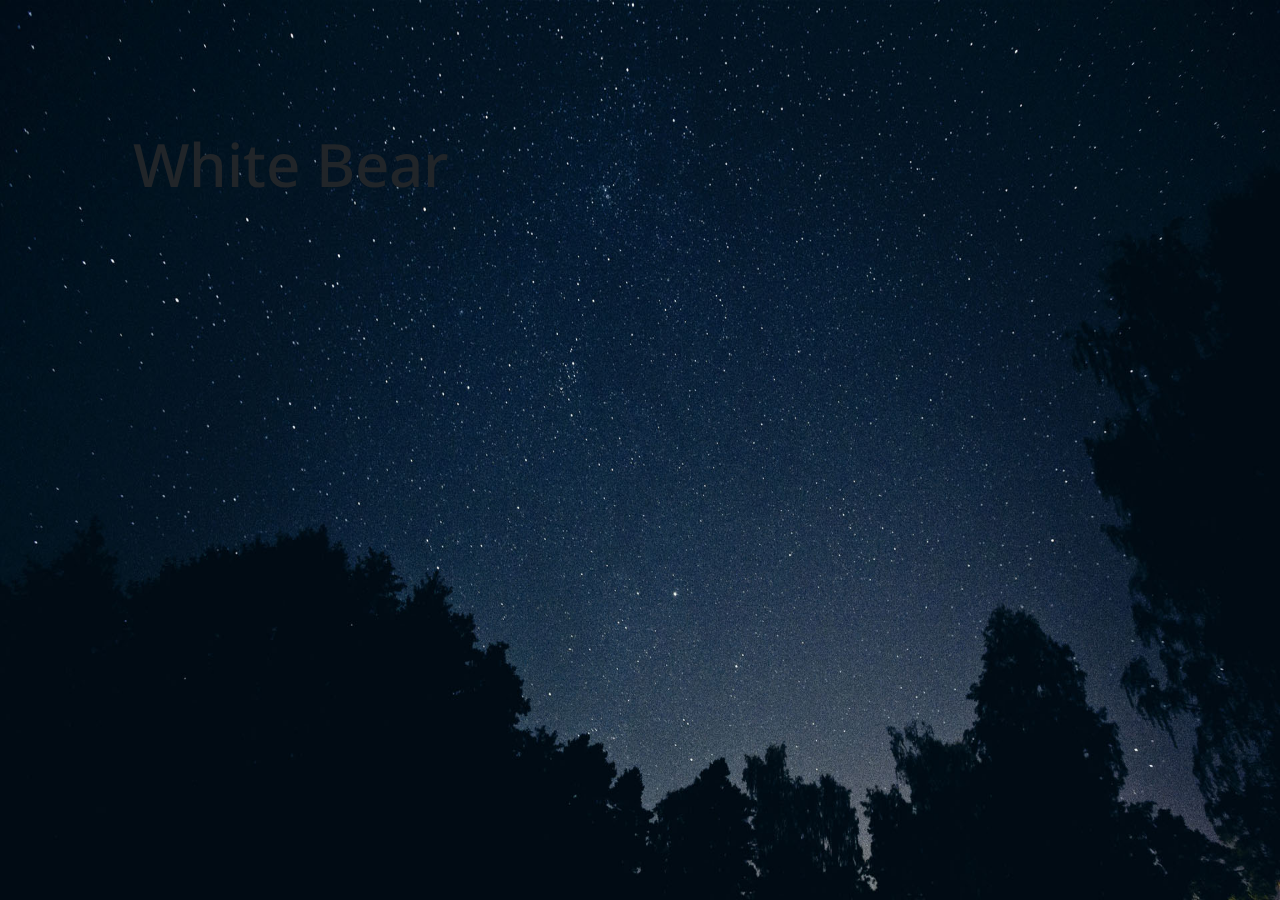
==== index.html @ cee7a75e "added all-cards" ====
<html lang="en">
   <head>
      <meta charset="UTF-8" />
      <meta name="viewport" content="width=device-width, initial-scale=1.0" />
      <title>White Bear Start</title>
      <link rel="stylesheet" href="style/dist.css" />
   </head>
   <body class="background-image">
      <div class="container">
         <div class="row">
            <div class="col-12 mb-8 pt-9 ml-7">
               <h1 class="d-line white-text">White Bear</h1>
            </div>
         </div>
      </div>
   </body>
   <script
      src="https://cdnjs.cloudflare.com/ajax/libs/jquery/3.5.1/jquery.min.js"
      defer
   ></script>
   <script src="script.js" defer></script>
</html>
---- style/dist.css ----
@charset "UTF-8";
@import url("https://fonts.googleapis.com/css2?family=Fira+Sans:wght@500&family=Noto+Sans:wght@400;700&family=Noto+Serif&display=swap");
/*!
 * Bootstrap v4.4.1 (https://getbootstrap.com/)
 * Copyright 2011-2019 The Bootstrap Authors
 * Copyright 2011-2019 Twitter, Inc.
 * Licensed under MIT (https://github.com/twbs/bootstrap/blob/master/LICENSE)
 */
:root {
  --blue: #2f52b9;
  --indigo: #6610f2;
  --purple: #6f42c1;
  --pink: #e83e8c;
  --red: #a42443;
  --orange: #fd7e14;
  --yellow: #ffc107;
  --green: #28a745;
  --teal: #20c997;
  --cyan: #17a2b8;
  --white: #fff;
  --gray: #52535f;
  --gray-dark: #292a30;
  --primary: #52535f;
  --secondary: #3d3e47;
  --success: #2f52b9;
  --info: #17a2b8;
  --warning: #ffc107;
  --danger: #a42443;
  --light: #cccdd2;
  --dark: #292a30;
  --breakpoint-xs: 0;
  --breakpoint-sm: 576px;
  --breakpoint-md: 768px;
  --breakpoint-lg: 992px;
  --breakpoint-xl: 1200px;
  --font-family-sans-serif: "Noto Sans", sans-serif, "Apple Color Emoji", "Segoe UI Emoji", "Segoe UI Symbol", "Noto Color Emoji";
  --font-family-monospace: SFMono-Regular, Menlo, Monaco, Consolas, "Liberation Mono", "Courier New", monospace;
}

*,
*::before,
*::after {
  box-sizing: border-box;
}

html {
  font-family: sans-serif;
  line-height: 1.15;
  -webkit-text-size-adjust: 100%;
  -webkit-tap-highlight-color: rgba(0, 0, 0, 0);
}

article, aside, figcaption, figure, footer, header, hgroup, main, nav, section {
  display: block;
}

body {
  margin: 0;
  font-family: "Noto Sans", sans-serif, "Apple Color Emoji", "Segoe UI Emoji", "Segoe UI Symbol", "Noto Color Emoji";
  font-size: 1rem;
  font-weight: 400;
  line-height: 1.5;
  color: #212529;
  text-align: left;
  background-color: #fff;
}

[tabindex="-1"]:focus:not(:focus-visible) {
  outline: 0 !important;
}

hr {
  box-sizing: content-box;
  height: 0;
  overflow: visible;
}

h1, h2, h3, h4, h5, h6 {
  margin-top: 0;
  margin-bottom: 0.5rem;
}

p {
  margin-top: 0;
  margin-bottom: 0;
}

abbr[title],
abbr[data-original-title] {
  text-decoration: underline;
  text-decoration: underline dotted;
  cursor: help;
  border-bottom: 0;
  text-decoration-skip-ink: none;
}

address {
  margin-bottom: 1rem;
  font-style: normal;
  line-height: inherit;
}

ol,
ul,
dl {
  margin-top: 0;
  margin-bottom: 1rem;
}

ol ol,
ul ul,
ol ul,
ul ol {
  margin-bottom: 0;
}

dt {
  font-weight: 700;
}

dd {
  margin-bottom: 0.5rem;
  margin-left: 0;
}

blockquote {
  margin: 0 0 1rem;
}

b,
strong {
  font-weight: bolder;
}

small {
  font-size: 80%;
}

sub,
sup {
  position: relative;
  font-size: 75%;
  line-height: 0;
  vertical-align: baseline;
}

sub {
  bottom: -0.25em;
}

sup {
  top: -0.5em;
}

a {
  color: #52535f;
  text-decoration: none;
  background-color: transparent;
}
a:hover {
  color: #2f2f36;
  text-decoration: underline;
}

a:not([href]) {
  color: inherit;
  text-decoration: none;
}
a:not([href]):hover {
  color: inherit;
  text-decoration: none;
}

pre,
code,
kbd,
samp {
  font-family: SFMono-Regular, Menlo, Monaco, Consolas, "Liberation Mono", "Courier New", monospace;
  font-size: 1em;
}

pre {
  margin-top: 0;
  margin-bottom: 1rem;
  overflow: auto;
}

figure {
  margin: 0 0 1rem;
}

img {
  vertical-align: middle;
  border-style: none;
}

svg {
  overflow: hidden;
  vertical-align: middle;
}

table {
  border-collapse: collapse;
}

caption {
  padding-top: 0.75rem;
  padding-bottom: 0.75rem;
  color: #6c757d;
  text-align: left;
  caption-side: bottom;
}

th {
  text-align: inherit;
}

label {
  display: inline-block;
  margin-bottom: 0.5rem;
}

button {
  border-radius: 0;
}

button:focus {
  outline: 1px dotted;
  outline: 5px auto -webkit-focus-ring-color;
}

input,
button,
select,
optgroup,
textarea {
  margin: 0;
  font-family: inherit;
  font-size: inherit;
  line-height: inherit;
}

button,
input {
  overflow: visible;
}

button,
select {
  text-transform: none;
}

select {
  word-wrap: normal;
}

button,
[type=button],
[type=reset],
[type=submit] {
  -webkit-appearance: button;
}

button:not(:disabled),
[type=button]:not(:disabled),
[type=reset]:not(:disabled),
[type=submit]:not(:disabled) {
  cursor: pointer;
}

button::-moz-focus-inner,
[type=button]::-moz-focus-inner,
[type=reset]::-moz-focus-inner,
[type=submit]::-moz-focus-inner {
  padding: 0;
  border-style: none;
}

input[type=radio],
input[type=checkbox] {
  box-sizing: border-box;
  padding: 0;
}

input[type=date],
input[type=time],
input[type=datetime-local],
input[type=month] {
  -webkit-appearance: listbox;
}

textarea {
  overflow: auto;
  resize: vertical;
}

fieldset {
  min-width: 0;
  padding: 0;
  margin: 0;
  border: 0;
}

legend {
  display: block;
  width: 100%;
  max-width: 100%;
  padding: 0;
  margin-bottom: 0.5rem;
  font-size: 1.5rem;
  line-height: inherit;
  color: inherit;
  white-space: normal;
}

progress {
  vertical-align: baseline;
}

[type=number]::-webkit-inner-spin-button,
[type=number]::-webkit-outer-spin-button {
  height: auto;
}

[type=search] {
  outline-offset: -2px;
  -webkit-appearance: none;
}

[type=search]::-webkit-search-decoration {
  -webkit-appearance: none;
}

::-webkit-file-upload-button {
  font: inherit;
  -webkit-appearance: button;
}

output {
  display: inline-block;
}

summary {
  display: list-item;
  cursor: pointer;
}

template {
  display: none;
}

[hidden] {
  display: none !important;
}

h1, h2, h3, h4, h5, h6,
.h1, .h2, .h3, .h4, .h5, .h6 {
  margin-bottom: 0.5rem;
  font-weight: 500;
  line-height: 1.2;
}

h1, .h1 {
  font-size: 3.75rem;
}

h2, .h2 {
  font-size: 1.6875rem;
}

h3, .h3 {
  font-size: 1.25rem;
}

h4, .h4 {
  font-size: 1.25rem;
}

h5, .h5 {
  font-size: 1.25rem;
}

h6, .h6 {
  font-size: 1rem;
}

.lead {
  font-size: 1.25rem;
  font-weight: 400;
}

.display-1 {
  font-size: 6rem;
  font-weight: 300;
  line-height: 1.2;
}

.display-2 {
  font-size: 5.5rem;
  font-weight: 300;
  line-height: 1.2;
}

.display-3 {
  font-size: 4.5rem;
  font-weight: 300;
  line-height: 1.2;
}

.display-4 {
  font-size: 3.5rem;
  font-weight: 300;
  line-height: 1.2;
}

hr {
  margin-top: 1rem;
  margin-bottom: 1rem;
  border: 0;
  border-top: 1px solid rgba(0, 0, 0, 0.1);
}

small,
.small {
  font-size: 80%;
  font-weight: 400;
}

mark,
.mark {
  padding: 0.2em;
  background-color: #fcf8e3;
}

.list-unstyled {
  padding-left: 0;
  list-style: none;
}

.list-inline {
  padding-left: 0;
  list-style: none;
}

.list-inline-item {
  display: inline-block;
}
.list-inline-item:not(:last-child) {
  margin-right: 0.5rem;
}

.initialism {
  font-size: 90%;
  text-transform: uppercase;
}

.blockquote {
  margin-bottom: 1rem;
  font-size: 1.25rem;
}

.blockquote-footer {
  display: block;
  font-size: 80%;
  color: #6c757d;
}
.blockquote-footer::before {
  content: "— ";
}

.img-fluid {
  max-width: 100%;
  height: auto;
}

.img-thumbnail {
  padding: 0.25rem;
  background-color: #fff;
  border: 1px solid #dee2e6;
  border-radius: 0.25rem;
  max-width: 100%;
  height: auto;
}

.figure {
  display: inline-block;
}

.figure-img {
  margin-bottom: 0.5rem;
  line-height: 1;
}

.figure-caption {
  font-size: 90%;
  color: #6c757d;
}

code {
  font-size: 87.5%;
  color: #e83e8c;
  word-wrap: break-word;
}
a > code {
  color: inherit;
}

kbd {
  padding: 0.2rem 0.4rem;
  font-size: 87.5%;
  color: #fff;
  background-color: #212529;
  border-radius: 4;
}
kbd kbd {
  padding: 0;
  font-size: 100%;
  font-weight: 700;
}

pre {
  display: block;
  font-size: 87.5%;
  color: #212529;
}
pre code {
  font-size: inherit;
  color: inherit;
  word-break: normal;
}

.pre-scrollable {
  max-height: 340px;
  overflow-y: scroll;
}

.container {
  width: 100%;
  padding-right: 15px;
  padding-left: 15px;
  margin-right: auto;
  margin-left: auto;
}
@media (min-width: 576px) {
  .container {
    max-width: 540px;
  }
}
@media (min-width: 768px) {
  .container {
    max-width: 720px;
  }
}
@media (min-width: 992px) {
  .container {
    max-width: 960px;
  }
}
@media (min-width: 1200px) {
  .container {
    max-width: 1140px;
  }
}

.container-fluid, .container-xl, .container-lg, .container-md, .container-sm {
  width: 100%;
  padding-right: 15px;
  padding-left: 15px;
  margin-right: auto;
  margin-left: auto;
}

@media (min-width: 576px) {
  .container-sm, .container {
    max-width: 540px;
  }
}
@media (min-width: 768px) {
  .container-md, .container-sm, .container {
    max-width: 720px;
  }
}
@media (min-width: 992px) {
  .container-lg, .container-md, .container-sm, .container {
    max-width: 960px;
  }
}
@media (min-width: 1200px) {
  .container-xl, .container-lg, .container-md, .container-sm, .container {
    max-width: 1140px;
  }
}
.row {
  display: flex;
  flex-wrap: wrap;
  margin-right: -15px;
  margin-left: -15px;
}

.no-gutters {
  margin-right: 0;
  margin-left: 0;
}
.no-gutters > .col,
.no-gutters > [class*=col-] {
  padding-right: 0;
  padding-left: 0;
}

.col-xl,
.col-xl-auto, .col-xl-12, .col-xl-11, .col-xl-10, .col-xl-9, .col-xl-8, .col-xl-7, .col-xl-6, .col-xl-5, .col-xl-4, .col-xl-3, .col-xl-2, .col-xl-1, .col-lg,
.col-lg-auto, .col-lg-12, .col-lg-11, .col-lg-10, .col-lg-9, .col-lg-8, .col-lg-7, .col-lg-6, .col-lg-5, .col-lg-4, .col-lg-3, .col-lg-2, .col-lg-1, .col-md,
.col-md-auto, .col-md-12, .col-md-11, .col-md-10, .col-md-9, .col-md-8, .col-md-7, .col-md-6, .col-md-5, .col-md-4, .col-md-3, .col-md-2, .col-md-1, .col-sm,
.col-sm-auto, .col-sm-12, .col-sm-11, .col-sm-10, .col-sm-9, .col-sm-8, .col-sm-7, .col-sm-6, .col-sm-5, .col-sm-4, .col-sm-3, .col-sm-2, .col-sm-1, .col,
.col-auto, .col-12, .col-11, .col-10, .col-9, .col-8, .col-7, .col-6, .col-5, .col-4, .col-3, .col-2, .col-1 {
  position: relative;
  width: 100%;
  padding-right: 15px;
  padding-left: 15px;
}

.col {
  flex-basis: 0;
  flex-grow: 1;
  max-width: 100%;
}

.row-cols-1 > * {
  flex: 0 0 100%;
  max-width: 100%;
}

.row-cols-2 > * {
  flex: 0 0 50%;
  max-width: 50%;
}

.row-cols-3 > * {
  flex: 0 0 33.3333333333%;
  max-width: 33.3333333333%;
}

.row-cols-4 > * {
  flex: 0 0 25%;
  max-width: 25%;
}

.row-cols-5 > * {
  flex: 0 0 20%;
  max-width: 20%;
}

.row-cols-6 > * {
  flex: 0 0 16.6666666667%;
  max-width: 16.6666666667%;
}

.col-auto {
  flex: 0 0 auto;
  width: auto;
  max-width: 100%;
}

.col-1 {
  flex: 0 0 8.3333333333%;
  max-width: 8.3333333333%;
}

.col-2 {
  flex: 0 0 16.6666666667%;
  max-width: 16.6666666667%;
}

.col-3 {
  flex: 0 0 25%;
  max-width: 25%;
}

.col-4 {
  flex: 0 0 33.3333333333%;
  max-width: 33.3333333333%;
}

.col-5 {
  flex: 0 0 41.6666666667%;
  max-width: 41.6666666667%;
}

.col-6 {
  flex: 0 0 50%;
  max-width: 50%;
}

.col-7 {
  flex: 0 0 58.3333333333%;
  max-width: 58.3333333333%;
}

.col-8 {
  flex: 0 0 66.6666666667%;
  max-width: 66.6666666667%;
}

.col-9 {
  flex: 0 0 75%;
  max-width: 75%;
}

.col-10 {
  flex: 0 0 83.3333333333%;
  max-width: 83.3333333333%;
}

.col-11 {
  flex: 0 0 91.6666666667%;
  max-width: 91.6666666667%;
}

.col-12 {
  flex: 0 0 100%;
  max-width: 100%;
}

.order-first {
  order: -1;
}

.order-last {
  order: 13;
}

.order-0 {
  order: 0;
}

.order-1 {
  order: 1;
}

.order-2 {
  order: 2;
}

.order-3 {
  order: 3;
}

.order-4 {
  order: 4;
}

.order-5 {
  order: 5;
}

.order-6 {
  order: 6;
}

.order-7 {
  order: 7;
}

.order-8 {
  order: 8;
}

.order-9 {
  order: 9;
}

.order-10 {
  order: 10;
}

.order-11 {
  order: 11;
}

.order-12 {
  order: 12;
}

.offset-1 {
  margin-left: 8.3333333333%;
}

.offset-2 {
  margin-left: 16.6666666667%;
}

.offset-3 {
  margin-left: 25%;
}

.offset-4 {
  margin-left: 33.3333333333%;
}

.offset-5 {
  margin-left: 41.6666666667%;
}

.offset-6 {
  margin-left: 50%;
}

.offset-7 {
  margin-left: 58.3333333333%;
}

.offset-8 {
  margin-left: 66.6666666667%;
}

.offset-9 {
  margin-left: 75%;
}

.offset-10 {
  margin-left: 83.3333333333%;
}

.offset-11 {
  margin-left: 91.6666666667%;
}

@media (min-width: 576px) {
  .col-sm {
    flex-basis: 0;
    flex-grow: 1;
    max-width: 100%;
  }

  .row-cols-sm-1 > * {
    flex: 0 0 100%;
    max-width: 100%;
  }

  .row-cols-sm-2 > * {
    flex: 0 0 50%;
    max-width: 50%;
  }

  .row-cols-sm-3 > * {
    flex: 0 0 33.3333333333%;
    max-width: 33.3333333333%;
  }

  .row-cols-sm-4 > * {
    flex: 0 0 25%;
    max-width: 25%;
  }

  .row-cols-sm-5 > * {
    flex: 0 0 20%;
    max-width: 20%;
  }

  .row-cols-sm-6 > * {
    flex: 0 0 16.6666666667%;
    max-width: 16.6666666667%;
  }

  .col-sm-auto {
    flex: 0 0 auto;
    width: auto;
    max-width: 100%;
  }

  .col-sm-1 {
    flex: 0 0 8.3333333333%;
    max-width: 8.3333333333%;
  }

  .col-sm-2 {
    flex: 0 0 16.6666666667%;
    max-width: 16.6666666667%;
  }

  .col-sm-3 {
    flex: 0 0 25%;
    max-width: 25%;
  }

  .col-sm-4 {
    flex: 0 0 33.3333333333%;
    max-width: 33.3333333333%;
  }

  .col-sm-5 {
    flex: 0 0 41.6666666667%;
    max-width: 41.6666666667%;
  }

  .col-sm-6 {
    flex: 0 0 50%;
    max-width: 50%;
  }

  .col-sm-7 {
    flex: 0 0 58.3333333333%;
    max-width: 58.3333333333%;
  }

  .col-sm-8 {
    flex: 0 0 66.6666666667%;
    max-width: 66.6666666667%;
  }

  .col-sm-9 {
    flex: 0 0 75%;
    max-width: 75%;
  }

  .col-sm-10 {
    flex: 0 0 83.3333333333%;
    max-width: 83.3333333333%;
  }

  .col-sm-11 {
    flex: 0 0 91.6666666667%;
    max-width: 91.6666666667%;
  }

  .col-sm-12 {
    flex: 0 0 100%;
    max-width: 100%;
  }

  .order-sm-first {
    order: -1;
  }

  .order-sm-last {
    order: 13;
  }

  .order-sm-0 {
    order: 0;
  }

  .order-sm-1 {
    order: 1;
  }

  .order-sm-2 {
    order: 2;
  }

  .order-sm-3 {
    order: 3;
  }

  .order-sm-4 {
    order: 4;
  }

  .order-sm-5 {
    order: 5;
  }

  .order-sm-6 {
    order: 6;
  }

  .order-sm-7 {
    order: 7;
  }

  .order-sm-8 {
    order: 8;
  }

  .order-sm-9 {
    order: 9;
  }

  .order-sm-10 {
    order: 10;
  }

  .order-sm-11 {
    order: 11;
  }

  .order-sm-12 {
    order: 12;
  }

  .offset-sm-0 {
    margin-left: 0;
  }

  .offset-sm-1 {
    margin-left: 8.3333333333%;
  }

  .offset-sm-2 {
    margin-left: 16.6666666667%;
  }

  .offset-sm-3 {
    margin-left: 25%;
  }

  .offset-sm-4 {
    margin-left: 33.3333333333%;
  }

  .offset-sm-5 {
    margin-left: 41.6666666667%;
  }

  .offset-sm-6 {
    margin-left: 50%;
  }

  .offset-sm-7 {
    margin-left: 58.3333333333%;
  }

  .offset-sm-8 {
    margin-left: 66.6666666667%;
  }

  .offset-sm-9 {
    margin-left: 75%;
  }

  .offset-sm-10 {
    margin-left: 83.3333333333%;
  }

  .offset-sm-11 {
    margin-left: 91.6666666667%;
  }
}
@media (min-width: 768px) {
  .col-md {
    flex-basis: 0;
    flex-grow: 1;
    max-width: 100%;
  }

  .row-cols-md-1 > * {
    flex: 0 0 100%;
    max-width: 100%;
  }

  .row-cols-md-2 > * {
    flex: 0 0 50%;
    max-width: 50%;
  }

  .row-cols-md-3 > * {
    flex: 0 0 33.3333333333%;
    max-width: 33.3333333333%;
  }

  .row-cols-md-4 > * {
    flex: 0 0 25%;
    max-width: 25%;
  }

  .row-cols-md-5 > * {
    flex: 0 0 20%;
    max-width: 20%;
  }

  .row-cols-md-6 > * {
    flex: 0 0 16.6666666667%;
    max-width: 16.6666666667%;
  }

  .col-md-auto {
    flex: 0 0 auto;
    width: auto;
    max-width: 100%;
  }

  .col-md-1 {
    flex: 0 0 8.3333333333%;
    max-width: 8.3333333333%;
  }

  .col-md-2 {
    flex: 0 0 16.6666666667%;
    max-width: 16.6666666667%;
  }

  .col-md-3 {
    flex: 0 0 25%;
    max-width: 25%;
  }

  .col-md-4 {
    flex: 0 0 33.3333333333%;
    max-width: 33.3333333333%;
  }

  .col-md-5 {
    flex: 0 0 41.6666666667%;
    max-width: 41.6666666667%;
  }

  .col-md-6 {
    flex: 0 0 50%;
    max-width: 50%;
  }

  .col-md-7 {
    flex: 0 0 58.3333333333%;
    max-width: 58.3333333333%;
  }

  .col-md-8 {
    flex: 0 0 66.6666666667%;
    max-width: 66.6666666667%;
  }

  .col-md-9 {
    flex: 0 0 75%;
    max-width: 75%;
  }

  .col-md-10 {
    flex: 0 0 83.3333333333%;
    max-width: 83.3333333333%;
  }

  .col-md-11 {
    flex: 0 0 91.6666666667%;
    max-width: 91.6666666667%;
  }

  .col-md-12 {
    flex: 0 0 100%;
    max-width: 100%;
  }

  .order-md-first {
    order: -1;
  }

  .order-md-last {
    order: 13;
  }

  .order-md-0 {
    order: 0;
  }

  .order-md-1 {
    order: 1;
  }

  .order-md-2 {
    order: 2;
  }

  .order-md-3 {
    order: 3;
  }

  .order-md-4 {
    order: 4;
  }

  .order-md-5 {
    order: 5;
  }

  .order-md-6 {
    order: 6;
  }

  .order-md-7 {
    order: 7;
  }

  .order-md-8 {
    order: 8;
  }

  .order-md-9 {
    order: 9;
  }

  .order-md-10 {
    order: 10;
  }

  .order-md-11 {
    order: 11;
  }

  .order-md-12 {
    order: 12;
  }

  .offset-md-0 {
    margin-left: 0;
  }

  .offset-md-1 {
    margin-left: 8.3333333333%;
  }

  .offset-md-2 {
    margin-left: 16.6666666667%;
  }

  .offset-md-3 {
    margin-left: 25%;
  }

  .offset-md-4 {
    margin-left: 33.3333333333%;
  }

  .offset-md-5 {
    margin-left: 41.6666666667%;
  }

  .offset-md-6 {
    margin-left: 50%;
  }

  .offset-md-7 {
    margin-left: 58.3333333333%;
  }

  .offset-md-8 {
    margin-left: 66.6666666667%;
  }

  .offset-md-9 {
    margin-left: 75%;
  }

  .offset-md-10 {
    margin-left: 83.3333333333%;
  }

  .offset-md-11 {
    margin-left: 91.6666666667%;
  }
}
@media (min-width: 992px) {
  .col-lg {
    flex-basis: 0;
    flex-grow: 1;
    max-width: 100%;
  }

  .row-cols-lg-1 > * {
    flex: 0 0 100%;
    max-width: 100%;
  }

  .row-cols-lg-2 > * {
    flex: 0 0 50%;
    max-width: 50%;
  }

  .row-cols-lg-3 > * {
    flex: 0 0 33.3333333333%;
    max-width: 33.3333333333%;
  }

  .row-cols-lg-4 > * {
    flex: 0 0 25%;
    max-width: 25%;
  }

  .row-cols-lg-5 > * {
    flex: 0 0 20%;
    max-width: 20%;
  }

  .row-cols-lg-6 > * {
    flex: 0 0 16.6666666667%;
    max-width: 16.6666666667%;
  }

  .col-lg-auto {
    flex: 0 0 auto;
    width: auto;
    max-width: 100%;
  }

  .col-lg-1 {
    flex: 0 0 8.3333333333%;
    max-width: 8.3333333333%;
  }

  .col-lg-2 {
    flex: 0 0 16.6666666667%;
    max-width: 16.6666666667%;
  }

  .col-lg-3 {
    flex: 0 0 25%;
    max-width: 25%;
  }

  .col-lg-4 {
    flex: 0 0 33.3333333333%;
    max-width: 33.3333333333%;
  }

  .col-lg-5 {
    flex: 0 0 41.6666666667%;
    max-width: 41.6666666667%;
  }

  .col-lg-6 {
    flex: 0 0 50%;
    max-width: 50%;
  }

  .col-lg-7 {
    flex: 0 0 58.3333333333%;
    max-width: 58.3333333333%;
  }

  .col-lg-8 {
    flex: 0 0 66.6666666667%;
    max-width: 66.6666666667%;
  }

  .col-lg-9 {
    flex: 0 0 75%;
    max-width: 75%;
  }

  .col-lg-10 {
    flex: 0 0 83.3333333333%;
    max-width: 83.3333333333%;
  }

  .col-lg-11 {
    flex: 0 0 91.6666666667%;
    max-width: 91.6666666667%;
  }

  .col-lg-12 {
    flex: 0 0 100%;
    max-width: 100%;
  }

  .order-lg-first {
    order: -1;
  }

  .order-lg-last {
    order: 13;
  }

  .order-lg-0 {
    order: 0;
  }

  .order-lg-1 {
    order: 1;
  }

  .order-lg-2 {
    order: 2;
  }

  .order-lg-3 {
    order: 3;
  }

  .order-lg-4 {
    order: 4;
  }

  .order-lg-5 {
    order: 5;
  }

  .order-lg-6 {
    order: 6;
  }

  .order-lg-7 {
    order: 7;
  }

  .order-lg-8 {
    order: 8;
  }

  .order-lg-9 {
    order: 9;
  }

  .order-lg-10 {
    order: 10;
  }

  .order-lg-11 {
    order: 11;
  }

  .order-lg-12 {
    order: 12;
  }

  .offset-lg-0 {
    margin-left: 0;
  }

  .offset-lg-1 {
    margin-left: 8.3333333333%;
  }

  .offset-lg-2 {
    margin-left: 16.6666666667%;
  }

  .offset-lg-3 {
    margin-left: 25%;
  }

  .offset-lg-4 {
    margin-left: 33.3333333333%;
  }

  .offset-lg-5 {
    margin-left: 41.6666666667%;
  }

  .offset-lg-6 {
    margin-left: 50%;
  }

  .offset-lg-7 {
    margin-left: 58.3333333333%;
  }

  .offset-lg-8 {
    margin-left: 66.6666666667%;
  }

  .offset-lg-9 {
    margin-left: 75%;
  }

  .offset-lg-10 {
    margin-left: 83.3333333333%;
  }

  .offset-lg-11 {
    margin-left: 91.6666666667%;
  }
}
@media (min-width: 1200px) {
  .col-xl {
    flex-basis: 0;
    flex-grow: 1;
    max-width: 100%;
  }

  .row-cols-xl-1 > * {
    flex: 0 0 100%;
    max-width: 100%;
  }

  .row-cols-xl-2 > * {
    flex: 0 0 50%;
    max-width: 50%;
  }

  .row-cols-xl-3 > * {
    flex: 0 0 33.3333333333%;
    max-width: 33.3333333333%;
  }

  .row-cols-xl-4 > * {
    flex: 0 0 25%;
    max-width: 25%;
  }

  .row-cols-xl-5 > * {
    flex: 0 0 20%;
    max-width: 20%;
  }

  .row-cols-xl-6 > * {
    flex: 0 0 16.6666666667%;
    max-width: 16.6666666667%;
  }

  .col-xl-auto {
    flex: 0 0 auto;
    width: auto;
    max-width: 100%;
  }

  .col-xl-1 {
    flex: 0 0 8.3333333333%;
    max-width: 8.3333333333%;
  }

  .col-xl-2 {
    flex: 0 0 16.6666666667%;
    max-width: 16.6666666667%;
  }

  .col-xl-3 {
    flex: 0 0 25%;
    max-width: 25%;
  }

  .col-xl-4 {
    flex: 0 0 33.3333333333%;
    max-width: 33.3333333333%;
  }

  .col-xl-5 {
    flex: 0 0 41.6666666667%;
    max-width: 41.6666666667%;
  }

  .col-xl-6 {
    flex: 0 0 50%;
    max-width: 50%;
  }

  .col-xl-7 {
    flex: 0 0 58.3333333333%;
    max-width: 58.3333333333%;
  }

  .col-xl-8 {
    flex: 0 0 66.6666666667%;
    max-width: 66.6666666667%;
  }

  .col-xl-9 {
    flex: 0 0 75%;
    max-width: 75%;
  }

  .col-xl-10 {
    flex: 0 0 83.3333333333%;
    max-width: 83.3333333333%;
  }

  .col-xl-11 {
    flex: 0 0 91.6666666667%;
    max-width: 91.6666666667%;
  }

  .col-xl-12 {
    flex: 0 0 100%;
    max-width: 100%;
  }

  .order-xl-first {
    order: -1;
  }

  .order-xl-last {
    order: 13;
  }

  .order-xl-0 {
    order: 0;
  }

  .order-xl-1 {
    order: 1;
  }

  .order-xl-2 {
    order: 2;
  }

  .order-xl-3 {
    order: 3;
  }

  .order-xl-4 {
    order: 4;
  }

  .order-xl-5 {
    order: 5;
  }

  .order-xl-6 {
    order: 6;
  }

  .order-xl-7 {
    order: 7;
  }

  .order-xl-8 {
    order: 8;
  }

  .order-xl-9 {
    order: 9;
  }

  .order-xl-10 {
    order: 10;
  }

  .order-xl-11 {
    order: 11;
  }

  .order-xl-12 {
    order: 12;
  }

  .offset-xl-0 {
    margin-left: 0;
  }

  .offset-xl-1 {
    margin-left: 8.3333333333%;
  }

  .offset-xl-2 {
    margin-left: 16.6666666667%;
  }

  .offset-xl-3 {
    margin-left: 25%;
  }

  .offset-xl-4 {
    margin-left: 33.3333333333%;
  }

  .offset-xl-5 {
    margin-left: 41.6666666667%;
  }

  .offset-xl-6 {
    margin-left: 50%;
  }

  .offset-xl-7 {
    margin-left: 58.3333333333%;
  }

  .offset-xl-8 {
    margin-left: 66.6666666667%;
  }

  .offset-xl-9 {
    margin-left: 75%;
  }

  .offset-xl-10 {
    margin-left: 83.3333333333%;
  }

  .offset-xl-11 {
    margin-left: 91.6666666667%;
  }
}
.table {
  width: 100%;
  margin-bottom: 1rem;
  color: #212529;
}
.table th,
.table td {
  padding: 0.75rem;
  vertical-align: top;
  border-top: 1px solid #dee2e6;
}
.table thead th {
  vertical-align: bottom;
  border-bottom: 2px solid #dee2e6;
}
.table tbody + tbody {
  border-top: 2px solid #dee2e6;
}

.table-sm th,
.table-sm td {
  padding: 0.3rem;
}

.table-bordered {
  border: 1px solid #dee2e6;
}
.table-bordered th,
.table-bordered td {
  border: 1px solid #dee2e6;
}
.table-bordered thead th,
.table-bordered thead td {
  border-bottom-width: 2px;
}

.table-borderless th,
.table-borderless td,
.table-borderless thead th,
.table-borderless tbody + tbody {
  border: 0;
}

.table-striped tbody tr:nth-of-type(odd) {
  background-color: rgba(0, 0, 0, 0.05);
}

.table-hover tbody tr:hover {
  color: #212529;
  background-color: rgba(0, 0, 0, 0.075);
}

.table-primary,
.table-primary > th,
.table-primary > td {
  background-color: #cfcfd2;
}
.table-primary th,
.table-primary td,
.table-primary thead th,
.table-primary tbody + tbody {
  border-color: #a5a6ac;
}

.table-hover .table-primary:hover {
  background-color: #c2c2c6;
}
.table-hover .table-primary:hover > td,
.table-hover .table-primary:hover > th {
  background-color: #c2c2c6;
}

.table-secondary,
.table-secondary > th,
.table-secondary > td {
  background-color: #c9c9cb;
}
.table-secondary th,
.table-secondary td,
.table-secondary thead th,
.table-secondary tbody + tbody {
  border-color: #9a9b9f;
}

.table-hover .table-secondary:hover {
  background-color: #bcbcbe;
}
.table-hover .table-secondary:hover > td,
.table-hover .table-secondary:hover > th {
  background-color: #bcbcbe;
}

.table-success,
.table-success > th,
.table-success > td {
  background-color: #c5cfeb;
}
.table-success th,
.table-success td,
.table-success thead th,
.table-success tbody + tbody {
  border-color: #93a5db;
}

.table-hover .table-success:hover {
  background-color: #b2bfe4;
}
.table-hover .table-success:hover > td,
.table-hover .table-success:hover > th {
  background-color: #b2bfe4;
}

.table-info,
.table-info > th,
.table-info > td {
  background-color: #bee5eb;
}
.table-info th,
.table-info td,
.table-info thead th,
.table-info tbody + tbody {
  border-color: #86cfda;
}

.table-hover .table-info:hover {
  background-color: #abdde5;
}
.table-hover .table-info:hover > td,
.table-hover .table-info:hover > th {
  background-color: #abdde5;
}

.table-warning,
.table-warning > th,
.table-warning > td {
  background-color: #ffeeba;
}
.table-warning th,
.table-warning td,
.table-warning thead th,
.table-warning tbody + tbody {
  border-color: #ffdf7e;
}

.table-hover .table-warning:hover {
  background-color: #ffe8a1;
}
.table-hover .table-warning:hover > td,
.table-hover .table-warning:hover > th {
  background-color: #ffe8a1;
}

.table-danger,
.table-danger > th,
.table-danger > td {
  background-color: #e6c2ca;
}
.table-danger th,
.table-danger td,
.table-danger thead th,
.table-danger tbody + tbody {
  border-color: #d08d9d;
}

.table-hover .table-danger:hover {
  background-color: #dfb0ba;
}
.table-hover .table-danger:hover > td,
.table-hover .table-danger:hover > th {
  background-color: #dfb0ba;
}

.table-light,
.table-light > th,
.table-light > td {
  background-color: #f1f1f2;
}
.table-light th,
.table-light td,
.table-light thead th,
.table-light tbody + tbody {
  border-color: #e4e5e8;
}

.table-hover .table-light:hover {
  background-color: #e4e4e6;
}
.table-hover .table-light:hover > td,
.table-hover .table-light:hover > th {
  background-color: #e4e4e6;
}

.table-dark,
.table-dark > th,
.table-dark > td {
  background-color: #c3c3c5;
}
.table-dark th,
.table-dark td,
.table-dark thead th,
.table-dark tbody + tbody {
  border-color: #909093;
}

.table-hover .table-dark:hover {
  background-color: #b6b6b8;
}
.table-hover .table-dark:hover > td,
.table-hover .table-dark:hover > th {
  background-color: #b6b6b8;
}

.table-active,
.table-active > th,
.table-active > td {
  background-color: rgba(0, 0, 0, 0.075);
}

.table-hover .table-active:hover {
  background-color: rgba(0, 0, 0, 0.075);
}
.table-hover .table-active:hover > td,
.table-hover .table-active:hover > th {
  background-color: rgba(0, 0, 0, 0.075);
}

.table .thead-dark th {
  color: #fff;
  background-color: #343a40;
  border-color: #454d55;
}
.table .thead-light th {
  color: #495057;
  background-color: #e9ecef;
  border-color: #dee2e6;
}

.table-dark {
  color: #fff;
  background-color: #343a40;
}
.table-dark th,
.table-dark td,
.table-dark thead th {
  border-color: #454d55;
}
.table-dark.table-bordered {
  border: 0;
}
.table-dark.table-striped tbody tr:nth-of-type(odd) {
  background-color: rgba(255, 255, 255, 0.05);
}
.table-dark.table-hover tbody tr:hover {
  color: #fff;
  background-color: rgba(255, 255, 255, 0.075);
}

@media (max-width: 575.98px) {
  .table-responsive-sm {
    display: block;
    width: 100%;
    overflow-x: auto;
    -webkit-overflow-scrolling: touch;
  }
  .table-responsive-sm > .table-bordered {
    border: 0;
  }
}
@media (max-width: 767.98px) {
  .table-responsive-md {
    display: block;
    width: 100%;
    overflow-x: auto;
    -webkit-overflow-scrolling: touch;
  }
  .table-responsive-md > .table-bordered {
    border: 0;
  }
}
@media (max-width: 991.98px) {
  .table-responsive-lg {
    display: block;
    width: 100%;
    overflow-x: auto;
    -webkit-overflow-scrolling: touch;
  }
  .table-responsive-lg > .table-bordered {
    border: 0;
  }
}
@media (max-width: 1199.98px) {
  .table-responsive-xl {
    display: block;
    width: 100%;
    overflow-x: auto;
    -webkit-overflow-scrolling: touch;
  }
  .table-responsive-xl > .table-bordered {
    border: 0;
  }
}
.table-responsive {
  display: block;
  width: 100%;
  overflow-x: auto;
  -webkit-overflow-scrolling: touch;
}
.table-responsive > .table-bordered {
  border: 0;
}

.form-control {
  display: block;
  width: 100%;
  height: calc(1.5em + 0.75rem + 2px);
  padding: 8 1rem;
  font-size: 1rem;
  font-weight: 400;
  line-height: 1.5;
  color: #495057;
  background-color: #fff;
  background-clip: padding-box;
  border: 1px solid #ced4da;
  border-radius: 0.25rem;
  transition: border-color 0.15s ease-in-out, box-shadow 0.15s ease-in-out;
}
@media (prefers-reduced-motion: reduce) {
  .form-control {
    transition: none;
  }
}
.form-control::-ms-expand {
  background-color: transparent;
  border: 0;
}
.form-control:-moz-focusring {
  color: transparent;
  text-shadow: 0 0 0 #495057;
}
.form-control:focus {
  color: #495057;
  background-color: #fff;
  border-color: #80bdff;
  outline: 0;
  box-shadow: 0 0 0 0.2rem rgba(0, 123, 255, 0.25);
}
.form-control::placeholder {
  color: #6c757d;
  opacity: 1;
}
.form-control:disabled, .form-control[readonly] {
  background-color: #e9ecef;
  opacity: 1;
}

select.form-control:focus::-ms-value {
  color: #495057;
  background-color: #fff;
}

.form-control-file,
.form-control-range {
  display: block;
  width: 100%;
}

.col-form-label {
  padding-top: 9px;
  padding-bottom: 9px;
  margin-bottom: 0;
  font-size: inherit;
  line-height: 1.5;
}

.col-form-label-lg {
  padding-top: 9px;
  padding-bottom: 9px;
  font-size: 1rem;
  line-height: 1.5;
}

.col-form-label-sm {
  padding-top: 9px;
  padding-bottom: 9px;
  font-size: 1rem;
  line-height: 1.5;
}

.form-control-plaintext {
  display: block;
  width: 100%;
  padding: 8 0;
  margin-bottom: 0;
  font-size: 1rem;
  line-height: 1.5;
  color: #212529;
  background-color: transparent;
  border: solid transparent;
  border-width: 1px 0;
}
.form-control-plaintext.form-control-sm, .form-control-plaintext.form-control-lg {
  padding-right: 0;
  padding-left: 0;
}

.form-control-sm {
  height: calc(1.5em + 0.5rem + 2px);
  padding: 8 1rem;
  font-size: 1rem;
  line-height: 1.5;
  border-radius: 0.2rem;
}

.form-control-lg {
  height: calc(1.5em + 1rem + 2px);
  padding: 8 32;
  font-size: 1rem;
  line-height: 1.5;
  border-radius: 0.3rem;
}

select.form-control[size], select.form-control[multiple] {
  height: auto;
}

textarea.form-control {
  height: auto;
}

.form-group {
  margin-bottom: 1rem;
}

.form-text {
  display: block;
  margin-top: 0.25rem;
}

.form-row {
  display: flex;
  flex-wrap: wrap;
  margin-right: -5px;
  margin-left: -5px;
}
.form-row > .col,
.form-row > [class*=col-] {
  padding-right: 5px;
  padding-left: 5px;
}

.form-check {
  position: relative;
  display: block;
  padding-left: 1.25rem;
}

.form-check-input {
  position: absolute;
  margin-top: 0.3rem;
  margin-left: -1.25rem;
}
.form-check-input[disabled] ~ .form-check-label, .form-check-input:disabled ~ .form-check-label {
  color: #80818d;
}

.form-check-label {
  margin-bottom: 0;
}

.form-check-inline {
  display: inline-flex;
  align-items: center;
  padding-left: 0;
  margin-right: 0.75rem;
}
.form-check-inline .form-check-input {
  position: static;
  margin-top: 0;
  margin-right: 0.3125rem;
  margin-left: 0;
}

.valid-feedback {
  display: none;
  width: 100%;
  margin-top: 0.25rem;
  font-size: 80%;
  color: #28a745;
}

.valid-tooltip {
  position: absolute;
  top: 100%;
  z-index: 5;
  display: none;
  max-width: 100%;
  padding: 0.25rem 0.5rem;
  margin-top: 0.1rem;
  font-size: 0.875rem;
  line-height: 1.5;
  color: #fff;
  background-color: rgba(40, 167, 69, 0.9);
  border-radius: 0.25rem;
}

.was-validated :valid ~ .valid-feedback,
.was-validated :valid ~ .valid-tooltip,
.is-valid ~ .valid-feedback,
.is-valid ~ .valid-tooltip {
  display: block;
}

.was-validated .form-control:valid, .form-control.is-valid {
  border-color: #28a745;
  padding-right: calc(1.5em + 0.75rem);
  background-image: url("data:image/svg+xml,%3csvg xmlns='http://www.w3.org/2000/svg' width='8' height='8' viewBox='0 0 8 8'%3e%3cpath fill='%2328a745' d='M2.3 6.73L.6 4.53c-.4-1.04.46-1.4 1.1-.8l1.1 1.4 3.4-3.8c.6-.63 1.6-.27 1.2.7l-4 4.6c-.43.5-.8.4-1.1.1z'/%3e%3c/svg%3e");
  background-repeat: no-repeat;
  background-position: right calc(0.375em + 0.1875rem) center;
  background-size: calc(0.75em + 0.375rem) calc(0.75em + 0.375rem);
}
.was-validated .form-control:valid:focus, .form-control.is-valid:focus {
  border-color: #28a745;
  box-shadow: 0 0 0 0.2rem rgba(40, 167, 69, 0.25);
}

.was-validated textarea.form-control:valid, textarea.form-control.is-valid {
  padding-right: calc(1.5em + 0.75rem);
  background-position: top calc(0.375em + 0.1875rem) right calc(0.375em + 0.1875rem);
}

.was-validated .custom-select:valid, .custom-select.is-valid {
  border-color: #28a745;
  padding-right: calc(0.75em + 2.3125rem);
  background: url("data:image/svg+xml,%3csvg xmlns='http://www.w3.org/2000/svg' width='4' height='5' viewBox='0 0 4 5'%3e%3cpath fill='%23343a40' d='M2 0L0 2h4zm0 5L0 3h4z'/%3e%3c/svg%3e") no-repeat right 0.75rem center/8px 10px, url("data:image/svg+xml,%3csvg xmlns='http://www.w3.org/2000/svg' width='8' height='8' viewBox='0 0 8 8'%3e%3cpath fill='%2328a745' d='M2.3 6.73L.6 4.53c-.4-1.04.46-1.4 1.1-.8l1.1 1.4 3.4-3.8c.6-.63 1.6-.27 1.2.7l-4 4.6c-.43.5-.8.4-1.1.1z'/%3e%3c/svg%3e") #fff no-repeat center right 1.75rem/calc(0.75em + 0.375rem) calc(0.75em + 0.375rem);
}
.was-validated .custom-select:valid:focus, .custom-select.is-valid:focus {
  border-color: #28a745;
  box-shadow: 0 0 0 0.2rem rgba(40, 167, 69, 0.25);
}

.was-validated .form-check-input:valid ~ .form-check-label, .form-check-input.is-valid ~ .form-check-label {
  color: #28a745;
}
.was-validated .form-check-input:valid ~ .valid-feedback,
.was-validated .form-check-input:valid ~ .valid-tooltip, .form-check-input.is-valid ~ .valid-feedback,
.form-check-input.is-valid ~ .valid-tooltip {
  display: block;
}

.was-validated .custom-control-input:valid ~ .custom-control-label, .custom-control-input.is-valid ~ .custom-control-label {
  color: #28a745;
}
.was-validated .custom-control-input:valid ~ .custom-control-label::before, .custom-control-input.is-valid ~ .custom-control-label::before {
  border-color: #28a745;
}
.was-validated .custom-control-input:valid:checked ~ .custom-control-label::before, .custom-control-input.is-valid:checked ~ .custom-control-label::before {
  border-color: #34ce57;
  background-color: #34ce57;
}
.was-validated .custom-control-input:valid:focus ~ .custom-control-label::before, .custom-control-input.is-valid:focus ~ .custom-control-label::before {
  box-shadow: 0 0 0 0.2rem rgba(40, 167, 69, 0.25);
}
.was-validated .custom-control-input:valid:focus:not(:checked) ~ .custom-control-label::before, .custom-control-input.is-valid:focus:not(:checked) ~ .custom-control-label::before {
  border-color: #28a745;
}

.was-validated .custom-file-input:valid ~ .custom-file-label, .custom-file-input.is-valid ~ .custom-file-label {
  border-color: #28a745;
}
.was-validated .custom-file-input:valid:focus ~ .custom-file-label, .custom-file-input.is-valid:focus ~ .custom-file-label {
  border-color: #28a745;
  box-shadow: 0 0 0 0.2rem rgba(40, 167, 69, 0.25);
}

.invalid-feedback {
  display: none;
  width: 100%;
  margin-top: 0.25rem;
  font-size: 80%;
  color: #dc3545;
}

.invalid-tooltip {
  position: absolute;
  top: 100%;
  z-index: 5;
  display: none;
  max-width: 100%;
  padding: 0.25rem 0.5rem;
  margin-top: 0.1rem;
  font-size: 0.875rem;
  line-height: 1.5;
  color: #fff;
  background-color: rgba(220, 53, 69, 0.9);
  border-radius: 0.25rem;
}

.was-validated :invalid ~ .invalid-feedback,
.was-validated :invalid ~ .invalid-tooltip,
.is-invalid ~ .invalid-feedback,
.is-invalid ~ .invalid-tooltip {
  display: block;
}

.was-validated .form-control:invalid, .form-control.is-invalid {
  border-color: #dc3545;
  padding-right: calc(1.5em + 0.75rem);
  background-image: url("data:image/svg+xml,%3csvg xmlns='http://www.w3.org/2000/svg' width='12' height='12' fill='none' stroke='%23dc3545' viewBox='0 0 12 12'%3e%3ccircle cx='6' cy='6' r='4.5'/%3e%3cpath stroke-linejoin='round' d='M5.8 3.6h.4L6 6.5z'/%3e%3ccircle cx='6' cy='8.2' r='.6' fill='%23dc3545' stroke='none'/%3e%3c/svg%3e");
  background-repeat: no-repeat;
  background-position: right calc(0.375em + 0.1875rem) center;
  background-size: calc(0.75em + 0.375rem) calc(0.75em + 0.375rem);
}
.was-validated .form-control:invalid:focus, .form-control.is-invalid:focus {
  border-color: #dc3545;
  box-shadow: 0 0 0 0.2rem rgba(220, 53, 69, 0.25);
}

.was-validated textarea.form-control:invalid, textarea.form-control.is-invalid {
  padding-right: calc(1.5em + 0.75rem);
  background-position: top calc(0.375em + 0.1875rem) right calc(0.375em + 0.1875rem);
}

.was-validated .custom-select:invalid, .custom-select.is-invalid {
  border-color: #dc3545;
  padding-right: calc(0.75em + 2.3125rem);
  background: url("data:image/svg+xml,%3csvg xmlns='http://www.w3.org/2000/svg' width='4' height='5' viewBox='0 0 4 5'%3e%3cpath fill='%23343a40' d='M2 0L0 2h4zm0 5L0 3h4z'/%3e%3c/svg%3e") no-repeat right 0.75rem center/8px 10px, url("data:image/svg+xml,%3csvg xmlns='http://www.w3.org/2000/svg' width='12' height='12' fill='none' stroke='%23dc3545' viewBox='0 0 12 12'%3e%3ccircle cx='6' cy='6' r='4.5'/%3e%3cpath stroke-linejoin='round' d='M5.8 3.6h.4L6 6.5z'/%3e%3ccircle cx='6' cy='8.2' r='.6' fill='%23dc3545' stroke='none'/%3e%3c/svg%3e") #fff no-repeat center right 1.75rem/calc(0.75em + 0.375rem) calc(0.75em + 0.375rem);
}
.was-validated .custom-select:invalid:focus, .custom-select.is-invalid:focus {
  border-color: #dc3545;
  box-shadow: 0 0 0 0.2rem rgba(220, 53, 69, 0.25);
}

.was-validated .form-check-input:invalid ~ .form-check-label, .form-check-input.is-invalid ~ .form-check-label {
  color: #dc3545;
}
.was-validated .form-check-input:invalid ~ .invalid-feedback,
.was-validated .form-check-input:invalid ~ .invalid-tooltip, .form-check-input.is-invalid ~ .invalid-feedback,
.form-check-input.is-invalid ~ .invalid-tooltip {
  display: block;
}

.was-validated .custom-control-input:invalid ~ .custom-control-label, .custom-control-input.is-invalid ~ .custom-control-label {
  color: #dc3545;
}
.was-validated .custom-control-input:invalid ~ .custom-control-label::before, .custom-control-input.is-invalid ~ .custom-control-label::before {
  border-color: #dc3545;
}
.was-validated .custom-control-input:invalid:checked ~ .custom-control-label::before, .custom-control-input.is-invalid:checked ~ .custom-control-label::before {
  border-color: #e4606d;
  background-color: #e4606d;
}
.was-validated .custom-control-input:invalid:focus ~ .custom-control-label::before, .custom-control-input.is-invalid:focus ~ .custom-control-label::before {
  box-shadow: 0 0 0 0.2rem rgba(220, 53, 69, 0.25);
}
.was-validated .custom-control-input:invalid:focus:not(:checked) ~ .custom-control-label::before, .custom-control-input.is-invalid:focus:not(:checked) ~ .custom-control-label::before {
  border-color: #dc3545;
}

.was-validated .custom-file-input:invalid ~ .custom-file-label, .custom-file-input.is-invalid ~ .custom-file-label {
  border-color: #dc3545;
}
.was-validated .custom-file-input:invalid:focus ~ .custom-file-label, .custom-file-input.is-invalid:focus ~ .custom-file-label {
  border-color: #dc3545;
  box-shadow: 0 0 0 0.2rem rgba(220, 53, 69, 0.25);
}

.form-inline {
  display: flex;
  flex-flow: row wrap;
  align-items: center;
}
.form-inline .form-check {
  width: 100%;
}
@media (min-width: 576px) {
  .form-inline label {
    display: flex;
    align-items: center;
    justify-content: center;
    margin-bottom: 0;
  }
  .form-inline .form-group {
    display: flex;
    flex: 0 0 auto;
    flex-flow: row wrap;
    align-items: center;
    margin-bottom: 0;
  }
  .form-inline .form-control {
    display: inline-block;
    width: auto;
    vertical-align: middle;
  }
  .form-inline .form-control-plaintext {
    display: inline-block;
  }
  .form-inline .input-group,
.form-inline .custom-select {
    width: auto;
  }
  .form-inline .form-check {
    display: flex;
    align-items: center;
    justify-content: center;
    width: auto;
    padding-left: 0;
  }
  .form-inline .form-check-input {
    position: relative;
    flex-shrink: 0;
    margin-top: 0;
    margin-right: 0.25rem;
    margin-left: 0;
  }
  .form-inline .custom-control {
    align-items: center;
    justify-content: center;
  }
  .form-inline .custom-control-label {
    margin-bottom: 0;
  }
}

.btn {
  display: inline-block;
  font-weight: 700;
  color: #212529;
  text-align: center;
  vertical-align: middle;
  cursor: pointer;
  user-select: none;
  background-color: transparent;
  border: 2px solid transparent;
  padding: 8 1rem;
  font-size: 1rem;
  line-height: 1.5;
  border-radius: 0.25rem;
  transition: color 0.15s ease-in-out, background-color 0.15s ease-in-out, border-color 0.15s ease-in-out, box-shadow 0.15s ease-in-out;
}
@media (prefers-reduced-motion: reduce) {
  .btn {
    transition: none;
  }
}
.btn:hover {
  color: #212529;
  text-decoration: none;
}
.btn:focus, .btn.focus {
  outline: 0;
  box-shadow: 0 0 0 0.2rem rgba(0, 123, 255, 0.25);
}
.btn.disabled, .btn:disabled {
  opacity: 0.65;
}
a.btn.disabled,
fieldset:disabled a.btn {
  pointer-events: none;
}

.btn-primary {
  color: #fff;
  background-color: #52535f;
  border-color: #52535f;
}
.btn-primary:hover {
  color: #fff;
  background-color: #40414a;
  border-color: #3a3b44;
}
.btn-primary:focus, .btn-primary.focus {
  color: #fff;
  background-color: #40414a;
  border-color: #3a3b44;
  box-shadow: 0 0 0 0.2rem rgba(108, 109, 119, 0.5);
}
.btn-primary.disabled, .btn-primary:disabled {
  color: #fff;
  background-color: #52535f;
  border-color: #52535f;
}
.btn-primary:not(:disabled):not(.disabled):active, .btn-primary:not(:disabled):not(.disabled).active, .show > .btn-primary.dropdown-toggle {
  color: #fff;
  background-color: #3a3b44;
  border-color: #34353d;
}
.btn-primary:not(:disabled):not(.disabled):active:focus, .btn-primary:not(:disabled):not(.disabled).active:focus, .show > .btn-primary.dropdown-toggle:focus {
  box-shadow: 0 0 0 0.2rem rgba(108, 109, 119, 0.5);
}

.btn-secondary {
  color: #fff;
  background-color: #3d3e47;
  border-color: #3d3e47;
}
.btn-secondary:hover {
  color: #fff;
  background-color: #2b2c32;
  border-color: #25262c;
}
.btn-secondary:focus, .btn-secondary.focus {
  color: #fff;
  background-color: #2b2c32;
  border-color: #25262c;
  box-shadow: 0 0 0 0.2rem rgba(90, 91, 99, 0.5);
}
.btn-secondary.disabled, .btn-secondary:disabled {
  color: #fff;
  background-color: #3d3e47;
  border-color: #3d3e47;
}
.btn-secondary:not(:disabled):not(.disabled):active, .btn-secondary:not(:disabled):not(.disabled).active, .show > .btn-secondary.dropdown-toggle {
  color: #fff;
  background-color: #25262c;
  border-color: #202025;
}
.btn-secondary:not(:disabled):not(.disabled):active:focus, .btn-secondary:not(:disabled):not(.disabled).active:focus, .show > .btn-secondary.dropdown-toggle:focus {
  box-shadow: 0 0 0 0.2rem rgba(90, 91, 99, 0.5);
}

.btn-success {
  color: #fff;
  background-color: #2f52b9;
  border-color: #2f52b9;
}
.btn-success:hover {
  color: #fff;
  background-color: #27449a;
  border-color: #254090;
}
.btn-success:focus, .btn-success.focus {
  color: #fff;
  background-color: #27449a;
  border-color: #254090;
  box-shadow: 0 0 0 0.2rem rgba(78, 108, 196, 0.5);
}
.btn-success.disabled, .btn-success:disabled {
  color: #fff;
  background-color: #2f52b9;
  border-color: #2f52b9;
}
.btn-success:not(:disabled):not(.disabled):active, .btn-success:not(:disabled):not(.disabled).active, .show > .btn-success.dropdown-toggle {
  color: #fff;
  background-color: #254090;
  border-color: #223b86;
}
.btn-success:not(:disabled):not(.disabled):active:focus, .btn-success:not(:disabled):not(.disabled).active:focus, .show > .btn-success.dropdown-toggle:focus {
  box-shadow: 0 0 0 0.2rem rgba(78, 108, 196, 0.5);
}

.btn-info {
  color: #fff;
  background-color: #17a2b8;
  border-color: #17a2b8;
}
.btn-info:hover {
  color: #fff;
  background-color: #138496;
  border-color: #117a8b;
}
.btn-info:focus, .btn-info.focus {
  color: #fff;
  background-color: #138496;
  border-color: #117a8b;
  box-shadow: 0 0 0 0.2rem rgba(58, 176, 195, 0.5);
}
.btn-info.disabled, .btn-info:disabled {
  color: #fff;
  background-color: #17a2b8;
  border-color: #17a2b8;
}
.btn-info:not(:disabled):not(.disabled):active, .btn-info:not(:disabled):not(.disabled).active, .show > .btn-info.dropdown-toggle {
  color: #fff;
  background-color: #117a8b;
  border-color: #10707f;
}
.btn-info:not(:disabled):not(.disabled):active:focus, .btn-info:not(:disabled):not(.disabled).active:focus, .show > .btn-info.dropdown-toggle:focus {
  box-shadow: 0 0 0 0.2rem rgba(58, 176, 195, 0.5);
}

.btn-warning {
  color: #212529;
  background-color: #ffc107;
  border-color: #ffc107;
}
.btn-warning:hover {
  color: #212529;
  background-color: #e0a800;
  border-color: #d39e00;
}
.btn-warning:focus, .btn-warning.focus {
  color: #212529;
  background-color: #e0a800;
  border-color: #d39e00;
  box-shadow: 0 0 0 0.2rem rgba(222, 170, 12, 0.5);
}
.btn-warning.disabled, .btn-warning:disabled {
  color: #212529;
  background-color: #ffc107;
  border-color: #ffc107;
}
.btn-warning:not(:disabled):not(.disabled):active, .btn-warning:not(:disabled):not(.disabled).active, .show > .btn-warning.dropdown-toggle {
  color: #212529;
  background-color: #d39e00;
  border-color: #c69500;
}
.btn-warning:not(:disabled):not(.disabled):active:focus, .btn-warning:not(:disabled):not(.disabled).active:focus, .show > .btn-warning.dropdown-toggle:focus {
  box-shadow: 0 0 0 0.2rem rgba(222, 170, 12, 0.5);
}

.btn-danger {
  color: #fff;
  background-color: #a42443;
  border-color: #a42443;
}
.btn-danger:hover {
  color: #fff;
  background-color: #851d36;
  border-color: #7a1b32;
}
.btn-danger:focus, .btn-danger.focus {
  color: #fff;
  background-color: #851d36;
  border-color: #7a1b32;
  box-shadow: 0 0 0 0.2rem rgba(178, 69, 95, 0.5);
}
.btn-danger.disabled, .btn-danger:disabled {
  color: #fff;
  background-color: #a42443;
  border-color: #a42443;
}
.btn-danger:not(:disabled):not(.disabled):active, .btn-danger:not(:disabled):not(.disabled).active, .show > .btn-danger.dropdown-toggle {
  color: #fff;
  background-color: #7a1b32;
  border-color: #70192e;
}
.btn-danger:not(:disabled):not(.disabled):active:focus, .btn-danger:not(:disabled):not(.disabled).active:focus, .show > .btn-danger.dropdown-toggle:focus {
  box-shadow: 0 0 0 0.2rem rgba(178, 69, 95, 0.5);
}

.btn-light {
  color: #212529;
  background-color: #cccdd2;
  border-color: #cccdd2;
}
.btn-light:hover {
  color: #212529;
  background-color: #b8b9c0;
  border-color: #b1b2ba;
}
.btn-light:focus, .btn-light.focus {
  color: #212529;
  background-color: #b8b9c0;
  border-color: #b1b2ba;
  box-shadow: 0 0 0 0.2rem rgba(178, 180, 185, 0.5);
}
.btn-light.disabled, .btn-light:disabled {
  color: #212529;
  background-color: #cccdd2;
  border-color: #cccdd2;
}
.btn-light:not(:disabled):not(.disabled):active, .btn-light:not(:disabled):not(.disabled).active, .show > .btn-light.dropdown-toggle {
  color: #212529;
  background-color: #b1b2ba;
  border-color: #aaacb4;
}
.btn-light:not(:disabled):not(.disabled):active:focus, .btn-light:not(:disabled):not(.disabled).active:focus, .show > .btn-light.dropdown-toggle:focus {
  box-shadow: 0 0 0 0.2rem rgba(178, 180, 185, 0.5);
}

.btn-dark {
  color: #fff;
  background-color: #292a30;
  border-color: #292a30;
}
.btn-dark:hover {
  color: #fff;
  background-color: #17181b;
  border-color: #121214;
}
.btn-dark:focus, .btn-dark.focus {
  color: #fff;
  background-color: #17181b;
  border-color: #121214;
  box-shadow: 0 0 0 0.2rem rgba(73, 74, 79, 0.5);
}
.btn-dark.disabled, .btn-dark:disabled {
  color: #fff;
  background-color: #292a30;
  border-color: #292a30;
}
.btn-dark:not(:disabled):not(.disabled):active, .btn-dark:not(:disabled):not(.disabled).active, .show > .btn-dark.dropdown-toggle {
  color: #fff;
  background-color: #121214;
  border-color: #0c0c0e;
}
.btn-dark:not(:disabled):not(.disabled):active:focus, .btn-dark:not(:disabled):not(.disabled).active:focus, .show > .btn-dark.dropdown-toggle:focus {
  box-shadow: 0 0 0 0.2rem rgba(73, 74, 79, 0.5);
}

.btn-outline-primary {
  color: #52535f;
  border-color: #52535f;
}
.btn-outline-primary:hover {
  color: #fff;
  background-color: #52535f;
  border-color: #52535f;
}
.btn-outline-primary:focus, .btn-outline-primary.focus {
  box-shadow: 0 0 0 0.2rem rgba(82, 83, 95, 0.5);
}
.btn-outline-primary.disabled, .btn-outline-primary:disabled {
  color: #52535f;
  background-color: transparent;
}
.btn-outline-primary:not(:disabled):not(.disabled):active, .btn-outline-primary:not(:disabled):not(.disabled).active, .show > .btn-outline-primary.dropdown-toggle {
  color: #fff;
  background-color: #52535f;
  border-color: #52535f;
}
.btn-outline-primary:not(:disabled):not(.disabled):active:focus, .btn-outline-primary:not(:disabled):not(.disabled).active:focus, .show > .btn-outline-primary.dropdown-toggle:focus {
  box-shadow: 0 0 0 0.2rem rgba(82, 83, 95, 0.5);
}

.btn-outline-secondary {
  color: #3d3e47;
  border-color: #3d3e47;
}
.btn-outline-secondary:hover {
  color: #fff;
  background-color: #3d3e47;
  border-color: #3d3e47;
}
.btn-outline-secondary:focus, .btn-outline-secondary.focus {
  box-shadow: 0 0 0 0.2rem rgba(61, 62, 71, 0.5);
}
.btn-outline-secondary.disabled, .btn-outline-secondary:disabled {
  color: #3d3e47;
  background-color: transparent;
}
.btn-outline-secondary:not(:disabled):not(.disabled):active, .btn-outline-secondary:not(:disabled):not(.disabled).active, .show > .btn-outline-secondary.dropdown-toggle {
  color: #fff;
  background-color: #3d3e47;
  border-color: #3d3e47;
}
.btn-outline-secondary:not(:disabled):not(.disabled):active:focus, .btn-outline-secondary:not(:disabled):not(.disabled).active:focus, .show > .btn-outline-secondary.dropdown-toggle:focus {
  box-shadow: 0 0 0 0.2rem rgba(61, 62, 71, 0.5);
}

.btn-outline-success {
  color: #2f52b9;
  border-color: #2f52b9;
}
.btn-outline-success:hover {
  color: #fff;
  background-color: #2f52b9;
  border-color: #2f52b9;
}
.btn-outline-success:focus, .btn-outline-success.focus {
  box-shadow: 0 0 0 0.2rem rgba(47, 82, 185, 0.5);
}
.btn-outline-success.disabled, .btn-outline-success:disabled {
  color: #2f52b9;
  background-color: transparent;
}
.btn-outline-success:not(:disabled):not(.disabled):active, .btn-outline-success:not(:disabled):not(.disabled).active, .show > .btn-outline-success.dropdown-toggle {
  color: #fff;
  background-color: #2f52b9;
  border-color: #2f52b9;
}
.btn-outline-success:not(:disabled):not(.disabled):active:focus, .btn-outline-success:not(:disabled):not(.disabled).active:focus, .show > .btn-outline-success.dropdown-toggle:focus {
  box-shadow: 0 0 0 0.2rem rgba(47, 82, 185, 0.5);
}

.btn-outline-info {
  color: #17a2b8;
  border-color: #17a2b8;
}
.btn-outline-info:hover {
  color: #fff;
  background-color: #17a2b8;
  border-color: #17a2b8;
}
.btn-outline-info:focus, .btn-outline-info.focus {
  box-shadow: 0 0 0 0.2rem rgba(23, 162, 184, 0.5);
}
.btn-outline-info.disabled, .btn-outline-info:disabled {
  color: #17a2b8;
  background-color: transparent;
}
.btn-outline-info:not(:disabled):not(.disabled):active, .btn-outline-info:not(:disabled):not(.disabled).active, .show > .btn-outline-info.dropdown-toggle {
  color: #fff;
  background-color: #17a2b8;
  border-color: #17a2b8;
}
.btn-outline-info:not(:disabled):not(.disabled):active:focus, .btn-outline-info:not(:disabled):not(.disabled).active:focus, .show > .btn-outline-info.dropdown-toggle:focus {
  box-shadow: 0 0 0 0.2rem rgba(23, 162, 184, 0.5);
}

.btn-outline-warning {
  color: #ffc107;
  border-color: #ffc107;
}
.btn-outline-warning:hover {
  color: #212529;
  background-color: #ffc107;
  border-color: #ffc107;
}
.btn-outline-warning:focus, .btn-outline-warning.focus {
  box-shadow: 0 0 0 0.2rem rgba(255, 193, 7, 0.5);
}
.btn-outline-warning.disabled, .btn-outline-warning:disabled {
  color: #ffc107;
  background-color: transparent;
}
.btn-outline-warning:not(:disabled):not(.disabled):active, .btn-outline-warning:not(:disabled):not(.disabled).active, .show > .btn-outline-warning.dropdown-toggle {
  color: #212529;
  background-color: #ffc107;
  border-color: #ffc107;
}
.btn-outline-warning:not(:disabled):not(.disabled):active:focus, .btn-outline-warning:not(:disabled):not(.disabled).active:focus, .show > .btn-outline-warning.dropdown-toggle:focus {
  box-shadow: 0 0 0 0.2rem rgba(255, 193, 7, 0.5);
}

.btn-outline-danger {
  color: #a42443;
  border-color: #a42443;
}
.btn-outline-danger:hover {
  color: #fff;
  background-color: #a42443;
  border-color: #a42443;
}
.btn-outline-danger:focus, .btn-outline-danger.focus {
  box-shadow: 0 0 0 0.2rem rgba(164, 36, 67, 0.5);
}
.btn-outline-danger.disabled, .btn-outline-danger:disabled {
  color: #a42443;
  background-color: transparent;
}
.btn-outline-danger:not(:disabled):not(.disabled):active, .btn-outline-danger:not(:disabled):not(.disabled).active, .show > .btn-outline-danger.dropdown-toggle {
  color: #fff;
  background-color: #a42443;
  border-color: #a42443;
}
.btn-outline-danger:not(:disabled):not(.disabled):active:focus, .btn-outline-danger:not(:disabled):not(.disabled).active:focus, .show > .btn-outline-danger.dropdown-toggle:focus {
  box-shadow: 0 0 0 0.2rem rgba(164, 36, 67, 0.5);
}

.btn-outline-light {
  color: #cccdd2;
  border-color: #cccdd2;
}
.btn-outline-light:hover {
  color: #212529;
  background-color: #cccdd2;
  border-color: #cccdd2;
}
.btn-outline-light:focus, .btn-outline-light.focus {
  box-shadow: 0 0 0 0.2rem rgba(204, 205, 210, 0.5);
}
.btn-outline-light.disabled, .btn-outline-light:disabled {
  color: #cccdd2;
  background-color: transparent;
}
.btn-outline-light:not(:disabled):not(.disabled):active, .btn-outline-light:not(:disabled):not(.disabled).active, .show > .btn-outline-light.dropdown-toggle {
  color: #212529;
  background-color: #cccdd2;
  border-color: #cccdd2;
}
.btn-outline-light:not(:disabled):not(.disabled):active:focus, .btn-outline-light:not(:disabled):not(.disabled).active:focus, .show > .btn-outline-light.dropdown-toggle:focus {
  box-shadow: 0 0 0 0.2rem rgba(204, 205, 210, 0.5);
}

.btn-outline-dark {
  color: #292a30;
  border-color: #292a30;
}
.btn-outline-dark:hover {
  color: #fff;
  background-color: #292a30;
  border-color: #292a30;
}
.btn-outline-dark:focus, .btn-outline-dark.focus {
  box-shadow: 0 0 0 0.2rem rgba(41, 42, 48, 0.5);
}
.btn-outline-dark.disabled, .btn-outline-dark:disabled {
  color: #292a30;
  background-color: transparent;
}
.btn-outline-dark:not(:disabled):not(.disabled):active, .btn-outline-dark:not(:disabled):not(.disabled).active, .show > .btn-outline-dark.dropdown-toggle {
  color: #fff;
  background-color: #292a30;
  border-color: #292a30;
}
.btn-outline-dark:not(:disabled):not(.disabled):active:focus, .btn-outline-dark:not(:disabled):not(.disabled).active:focus, .show > .btn-outline-dark.dropdown-toggle:focus {
  box-shadow: 0 0 0 0.2rem rgba(41, 42, 48, 0.5);
}

.btn-link {
  font-weight: 400;
  color: #52535f;
  text-decoration: none;
}
.btn-link:hover {
  color: #2f2f36;
  text-decoration: underline;
}
.btn-link:focus, .btn-link.focus {
  text-decoration: underline;
  box-shadow: none;
}
.btn-link:disabled, .btn-link.disabled {
  color: #6c757d;
  pointer-events: none;
}

.btn-lg, .btn-group-lg > .btn {
  padding: 8 32;
  font-size: 1rem;
  line-height: 1.5;
  border-radius: 0.3rem;
}

.btn-sm, .btn-group-sm > .btn {
  padding: 8 1rem;
  font-size: 1rem;
  line-height: 1.5;
  border-radius: 0.2rem;
}

.btn-block {
  display: block;
  width: 100%;
}
.btn-block + .btn-block {
  margin-top: 0.5rem;
}

input[type=submit].btn-block,
input[type=reset].btn-block,
input[type=button].btn-block {
  width: 100%;
}

.fade {
  transition: opacity 0.15s linear;
}
@media (prefers-reduced-motion: reduce) {
  .fade {
    transition: none;
  }
}
.fade:not(.show) {
  opacity: 0;
}

.collapse:not(.show) {
  display: none;
}

.collapsing {
  position: relative;
  height: 0;
  overflow: hidden;
  transition: height 0.35s ease;
}
@media (prefers-reduced-motion: reduce) {
  .collapsing {
    transition: none;
  }
}

.dropup,
.dropright,
.dropdown,
.dropleft {
  position: relative;
}

.dropdown-toggle {
  white-space: nowrap;
}
.dropdown-toggle::after {
  display: inline-block;
  margin-left: 0.255em;
  vertical-align: 0.255em;
  content: "";
  border-top: 0.3em solid;
  border-right: 0.3em solid transparent;
  border-bottom: 0;
  border-left: 0.3em solid transparent;
}
.dropdown-toggle:empty::after {
  margin-left: 0;
}

.dropdown-menu {
  position: absolute;
  top: 100%;
  left: 0;
  z-index: 1000;
  display: none;
  float: left;
  min-width: 10rem;
  padding: 0.5rem 0;
  margin: 0.125rem 0 0;
  font-size: 1rem;
  color: #212529;
  text-align: left;
  list-style: none;
  background-color: #fff;
  background-clip: padding-box;
  border: 1px solid rgba(0, 0, 0, 0.15);
  border-radius: 0.25rem;
}

.dropdown-menu-left {
  right: auto;
  left: 0;
}

.dropdown-menu-right {
  right: 0;
  left: auto;
}

@media (min-width: 576px) {
  .dropdown-menu-sm-left {
    right: auto;
    left: 0;
  }

  .dropdown-menu-sm-right {
    right: 0;
    left: auto;
  }
}
@media (min-width: 768px) {
  .dropdown-menu-md-left {
    right: auto;
    left: 0;
  }

  .dropdown-menu-md-right {
    right: 0;
    left: auto;
  }
}
@media (min-width: 992px) {
  .dropdown-menu-lg-left {
    right: auto;
    left: 0;
  }

  .dropdown-menu-lg-right {
    right: 0;
    left: auto;
  }
}
@media (min-width: 1200px) {
  .dropdown-menu-xl-left {
    right: auto;
    left: 0;
  }

  .dropdown-menu-xl-right {
    right: 0;
    left: auto;
  }
}
.dropup .dropdown-menu {
  top: auto;
  bottom: 100%;
  margin-top: 0;
  margin-bottom: 0.125rem;
}
.dropup .dropdown-toggle::after {
  display: inline-block;
  margin-left: 0.255em;
  vertical-align: 0.255em;
  content: "";
  border-top: 0;
  border-right: 0.3em solid transparent;
  border-bottom: 0.3em solid;
  border-left: 0.3em solid transparent;
}
.dropup .dropdown-toggle:empty::after {
  margin-left: 0;
}

.dropright .dropdown-menu {
  top: 0;
  right: auto;
  left: 100%;
  margin-top: 0;
  margin-left: 0.125rem;
}
.dropright .dropdown-toggle::after {
  display: inline-block;
  margin-left: 0.255em;
  vertical-align: 0.255em;
  content: "";
  border-top: 0.3em solid transparent;
  border-right: 0;
  border-bottom: 0.3em solid transparent;
  border-left: 0.3em solid;
}
.dropright .dropdown-toggle:empty::after {
  margin-left: 0;
}
.dropright .dropdown-toggle::after {
  vertical-align: 0;
}

.dropleft .dropdown-menu {
  top: 0;
  right: 100%;
  left: auto;
  margin-top: 0;
  margin-right: 0.125rem;
}
.dropleft .dropdown-toggle::after {
  display: inline-block;
  margin-left: 0.255em;
  vertical-align: 0.255em;
  content: "";
}
.dropleft .dropdown-toggle::after {
  display: none;
}
.dropleft .dropdown-toggle::before {
  display: inline-block;
  margin-right: 0.255em;
  vertical-align: 0.255em;
  content: "";
  border-top: 0.3em solid transparent;
  border-right: 0.3em solid;
  border-bottom: 0.3em solid transparent;
}
.dropleft .dropdown-toggle:empty::after {
  margin-left: 0;
}
.dropleft .dropdown-toggle::before {
  vertical-align: 0;
}

.dropdown-menu[x-placement^=top], .dropdown-menu[x-placement^=right], .dropdown-menu[x-placement^=bottom], .dropdown-menu[x-placement^=left] {
  right: auto;
  bottom: auto;
}

.dropdown-divider {
  height: 0;
  margin: 0.5rem 0;
  overflow: hidden;
  border-top: 1px solid #e9ecef;
}

.dropdown-item {
  display: block;
  width: 100%;
  padding: 0.25rem 1.5rem;
  clear: both;
  font-weight: 400;
  color: #212529;
  text-align: inherit;
  white-space: nowrap;
  background-color: transparent;
  border: 0;
}
.dropdown-item:hover, .dropdown-item:focus {
  color: #16181b;
  text-decoration: none;
  background-color: #f8f9fa;
}
.dropdown-item.active, .dropdown-item:active {
  color: #fff;
  text-decoration: none;
  background-color: #007bff;
}
.dropdown-item.disabled, .dropdown-item:disabled {
  color: #6c757d;
  pointer-events: none;
  background-color: transparent;
}

.dropdown-menu.show {
  display: block;
}

.dropdown-header {
  display: block;
  padding: 0.5rem 1.5rem;
  margin-bottom: 0;
  font-size: 0.875rem;
  color: #6c757d;
  white-space: nowrap;
}

.dropdown-item-text {
  display: block;
  padding: 0.25rem 1.5rem;
  color: #212529;
}

.btn-group,
.btn-group-vertical {
  position: relative;
  display: inline-flex;
  vertical-align: middle;
}
.btn-group > .btn,
.btn-group-vertical > .btn {
  position: relative;
  flex: 1 1 auto;
}
.btn-group > .btn:hover,
.btn-group-vertical > .btn:hover {
  z-index: 1;
}
.btn-group > .btn:focus, .btn-group > .btn:active, .btn-group > .btn.active,
.btn-group-vertical > .btn:focus,
.btn-group-vertical > .btn:active,
.btn-group-vertical > .btn.active {
  z-index: 1;
}

.btn-toolbar {
  display: flex;
  flex-wrap: wrap;
  justify-content: flex-start;
}
.btn-toolbar .input-group {
  width: auto;
}

.btn-group > .btn:not(:first-child),
.btn-group > .btn-group:not(:first-child) {
  margin-left: -2px;
}
.btn-group > .btn:not(:last-child):not(.dropdown-toggle),
.btn-group > .btn-group:not(:last-child) > .btn {
  border-top-right-radius: 0;
  border-bottom-right-radius: 0;
}
.btn-group > .btn:not(:first-child),
.btn-group > .btn-group:not(:first-child) > .btn {
  border-top-left-radius: 0;
  border-bottom-left-radius: 0;
}

.dropdown-toggle-split {
  padding-right: 0.75rem;
  padding-left: 0.75rem;
}
.dropdown-toggle-split::after, .dropup .dropdown-toggle-split::after, .dropright .dropdown-toggle-split::after {
  margin-left: 0;
}
.dropleft .dropdown-toggle-split::before {
  margin-right: 0;
}

.btn-sm + .dropdown-toggle-split, .btn-group-sm > .btn + .dropdown-toggle-split {
  padding-right: 0.75rem;
  padding-left: 0.75rem;
}

.btn-lg + .dropdown-toggle-split, .btn-group-lg > .btn + .dropdown-toggle-split {
  padding-right: 24;
  padding-left: 24;
}

.btn-group-vertical {
  flex-direction: column;
  align-items: flex-start;
  justify-content: center;
}
.btn-group-vertical > .btn,
.btn-group-vertical > .btn-group {
  width: 100%;
}
.btn-group-vertical > .btn:not(:first-child),
.btn-group-vertical > .btn-group:not(:first-child) {
  margin-top: -2px;
}
.btn-group-vertical > .btn:not(:last-child):not(.dropdown-toggle),
.btn-group-vertical > .btn-group:not(:last-child) > .btn {
  border-bottom-right-radius: 0;
  border-bottom-left-radius: 0;
}
.btn-group-vertical > .btn:not(:first-child),
.btn-group-vertical > .btn-group:not(:first-child) > .btn {
  border-top-left-radius: 0;
  border-top-right-radius: 0;
}

.btn-group-toggle > .btn,
.btn-group-toggle > .btn-group > .btn {
  margin-bottom: 0;
}
.btn-group-toggle > .btn input[type=radio],
.btn-group-toggle > .btn input[type=checkbox],
.btn-group-toggle > .btn-group > .btn input[type=radio],
.btn-group-toggle > .btn-group > .btn input[type=checkbox] {
  position: absolute;
  clip: rect(0, 0, 0, 0);
  pointer-events: none;
}

.input-group {
  position: relative;
  display: flex;
  flex-wrap: wrap;
  align-items: stretch;
  width: 100%;
}
.input-group > .form-control,
.input-group > .form-control-plaintext,
.input-group > .custom-select,
.input-group > .custom-file {
  position: relative;
  flex: 1 1 0%;
  min-width: 0;
  margin-bottom: 0;
}
.input-group > .form-control + .form-control,
.input-group > .form-control + .custom-select,
.input-group > .form-control + .custom-file,
.input-group > .form-control-plaintext + .form-control,
.input-group > .form-control-plaintext + .custom-select,
.input-group > .form-control-plaintext + .custom-file,
.input-group > .custom-select + .form-control,
.input-group > .custom-select + .custom-select,
.input-group > .custom-select + .custom-file,
.input-group > .custom-file + .form-control,
.input-group > .custom-file + .custom-select,
.input-group > .custom-file + .custom-file {
  margin-left: -1px;
}
.input-group > .form-control:focus,
.input-group > .custom-select:focus,
.input-group > .custom-file .custom-file-input:focus ~ .custom-file-label {
  z-index: 3;
}
.input-group > .custom-file .custom-file-input:focus {
  z-index: 4;
}
.input-group > .form-control:not(:last-child),
.input-group > .custom-select:not(:last-child) {
  border-top-right-radius: 0;
  border-bottom-right-radius: 0;
}
.input-group > .form-control:not(:first-child),
.input-group > .custom-select:not(:first-child) {
  border-top-left-radius: 0;
  border-bottom-left-radius: 0;
}
.input-group > .custom-file {
  display: flex;
  align-items: center;
}
.input-group > .custom-file:not(:last-child) .custom-file-label, .input-group > .custom-file:not(:last-child) .custom-file-label::after {
  border-top-right-radius: 0;
  border-bottom-right-radius: 0;
}
.input-group > .custom-file:not(:first-child) .custom-file-label {
  border-top-left-radius: 0;
  border-bottom-left-radius: 0;
}

.input-group-prepend,
.input-group-append {
  display: flex;
}
.input-group-prepend .btn,
.input-group-append .btn {
  position: relative;
  z-index: 2;
}
.input-group-prepend .btn:focus,
.input-group-append .btn:focus {
  z-index: 3;
}
.input-group-prepend .btn + .btn,
.input-group-prepend .btn + .input-group-text,
.input-group-prepend .input-group-text + .input-group-text,
.input-group-prepend .input-group-text + .btn,
.input-group-append .btn + .btn,
.input-group-append .btn + .input-group-text,
.input-group-append .input-group-text + .input-group-text,
.input-group-append .input-group-text + .btn {
  margin-left: -1px;
}

.input-group-prepend {
  margin-right: -1px;
}

.input-group-append {
  margin-left: -1px;
}

.input-group-text {
  display: flex;
  align-items: center;
  padding: 8 1rem;
  margin-bottom: 0;
  font-size: 1rem;
  font-weight: 400;
  line-height: 1.5;
  color: #495057;
  text-align: center;
  white-space: nowrap;
  background-color: #e9ecef;
  border: 1px solid #ced4da;
  border-radius: 0.25rem;
}
.input-group-text input[type=radio],
.input-group-text input[type=checkbox] {
  margin-top: 0;
}

.input-group-lg > .form-control:not(textarea),
.input-group-lg > .custom-select {
  height: calc(1.5em + 1rem + 2px);
}

.input-group-lg > .form-control,
.input-group-lg > .custom-select,
.input-group-lg > .input-group-prepend > .input-group-text,
.input-group-lg > .input-group-append > .input-group-text,
.input-group-lg > .input-group-prepend > .btn,
.input-group-lg > .input-group-append > .btn {
  padding: 8 32;
  font-size: 1rem;
  line-height: 1.5;
  border-radius: 0.3rem;
}

.input-group-sm > .form-control:not(textarea),
.input-group-sm > .custom-select {
  height: calc(1.5em + 0.5rem + 2px);
}

.input-group-sm > .form-control,
.input-group-sm > .custom-select,
.input-group-sm > .input-group-prepend > .input-group-text,
.input-group-sm > .input-group-append > .input-group-text,
.input-group-sm > .input-group-prepend > .btn,
.input-group-sm > .input-group-append > .btn {
  padding: 8 1rem;
  font-size: 1rem;
  line-height: 1.5;
  border-radius: 0.2rem;
}

.input-group-lg > .custom-select,
.input-group-sm > .custom-select {
  padding-right: 1.75rem;
}

.input-group > .input-group-prepend > .btn,
.input-group > .input-group-prepend > .input-group-text,
.input-group > .input-group-append:not(:last-child) > .btn,
.input-group > .input-group-append:not(:last-child) > .input-group-text,
.input-group > .input-group-append:last-child > .btn:not(:last-child):not(.dropdown-toggle),
.input-group > .input-group-append:last-child > .input-group-text:not(:last-child) {
  border-top-right-radius: 0;
  border-bottom-right-radius: 0;
}

.input-group > .input-group-append > .btn,
.input-group > .input-group-append > .input-group-text,
.input-group > .input-group-prepend:not(:first-child) > .btn,
.input-group > .input-group-prepend:not(:first-child) > .input-group-text,
.input-group > .input-group-prepend:first-child > .btn:not(:first-child),
.input-group > .input-group-prepend:first-child > .input-group-text:not(:first-child) {
  border-top-left-radius: 0;
  border-bottom-left-radius: 0;
}

.custom-control {
  position: relative;
  display: block;
  min-height: 1.5rem;
  padding-left: 1.5rem;
}

.custom-control-inline {
  display: inline-flex;
  margin-right: 1rem;
}

.custom-control-input {
  position: absolute;
  left: 0;
  z-index: -1;
  width: 1rem;
  height: 1.25rem;
  opacity: 0;
}
.custom-control-input:checked ~ .custom-control-label::before {
  color: #fff;
  border-color: #007bff;
  background-color: #007bff;
}
.custom-control-input:focus ~ .custom-control-label::before {
  box-shadow: 0 0 0 0.2rem rgba(0, 123, 255, 0.25);
}
.custom-control-input:focus:not(:checked) ~ .custom-control-label::before {
  border-color: #80bdff;
}
.custom-control-input:not(:disabled):active ~ .custom-control-label::before {
  color: #fff;
  background-color: #b3d7ff;
  border-color: #b3d7ff;
}
.custom-control-input[disabled] ~ .custom-control-label, .custom-control-input:disabled ~ .custom-control-label {
  color: #6c757d;
}
.custom-control-input[disabled] ~ .custom-control-label::before, .custom-control-input:disabled ~ .custom-control-label::before {
  background-color: #e9ecef;
}

.custom-control-label {
  position: relative;
  margin-bottom: 0;
  vertical-align: top;
}
.custom-control-label::before {
  position: absolute;
  top: 0.25rem;
  left: -1.5rem;
  display: block;
  width: 1rem;
  height: 1rem;
  pointer-events: none;
  content: "";
  background-color: #fff;
  border: #adb5bd solid 1px;
}
.custom-control-label::after {
  position: absolute;
  top: 0.25rem;
  left: -1.5rem;
  display: block;
  width: 1rem;
  height: 1rem;
  content: "";
  background: no-repeat 50%/50% 50%;
}

.custom-checkbox .custom-control-label::before {
  border-radius: 0.25rem;
}
.custom-checkbox .custom-control-input:checked ~ .custom-control-label::after {
  background-image: url("data:image/svg+xml,%3csvg xmlns='http://www.w3.org/2000/svg' width='8' height='8' viewBox='0 0 8 8'%3e%3cpath fill='%23fff' d='M6.564.75l-3.59 3.612-1.538-1.55L0 4.26l2.974 2.99L8 2.193z'/%3e%3c/svg%3e");
}
.custom-checkbox .custom-control-input:indeterminate ~ .custom-control-label::before {
  border-color: #007bff;
  background-color: #007bff;
}
.custom-checkbox .custom-control-input:indeterminate ~ .custom-control-label::after {
  background-image: url("data:image/svg+xml,%3csvg xmlns='http://www.w3.org/2000/svg' width='4' height='4' viewBox='0 0 4 4'%3e%3cpath stroke='%23fff' d='M0 2h4'/%3e%3c/svg%3e");
}
.custom-checkbox .custom-control-input:disabled:checked ~ .custom-control-label::before {
  background-color: rgba(0, 123, 255, 0.5);
}
.custom-checkbox .custom-control-input:disabled:indeterminate ~ .custom-control-label::before {
  background-color: rgba(0, 123, 255, 0.5);
}

.custom-radio .custom-control-label::before {
  border-radius: 50%;
}
.custom-radio .custom-control-input:checked ~ .custom-control-label::after {
  background-image: url("data:image/svg+xml,%3csvg xmlns='http://www.w3.org/2000/svg' width='12' height='12' viewBox='-4 -4 8 8'%3e%3ccircle r='3' fill='%23fff'/%3e%3c/svg%3e");
}
.custom-radio .custom-control-input:disabled:checked ~ .custom-control-label::before {
  background-color: rgba(0, 123, 255, 0.5);
}

.custom-switch {
  padding-left: 2.25rem;
}
.custom-switch .custom-control-label::before {
  left: -2.25rem;
  width: 1.75rem;
  pointer-events: all;
  border-radius: 0.5rem;
}
.custom-switch .custom-control-label::after {
  top: calc(0.25rem + 2px);
  left: calc(-2.25rem + 2px);
  width: calc(1rem - 4px);
  height: calc(1rem - 4px);
  background-color: #adb5bd;
  border-radius: 0.5rem;
  transition: transform 0.15s ease-in-out, background-color 0.15s ease-in-out, border-color 0.15s ease-in-out, box-shadow 0.15s ease-in-out;
}
@media (prefers-reduced-motion: reduce) {
  .custom-switch .custom-control-label::after {
    transition: none;
  }
}
.custom-switch .custom-control-input:checked ~ .custom-control-label::after {
  background-color: #fff;
  transform: translateX(0.75rem);
}
.custom-switch .custom-control-input:disabled:checked ~ .custom-control-label::before {
  background-color: rgba(0, 123, 255, 0.5);
}

.custom-select {
  display: inline-block;
  width: 100%;
  height: calc(1.5em + 0.75rem + 2px);
  padding: 0.375rem 1.75rem 0.375rem 0.75rem;
  font-size: 1rem;
  font-weight: 400;
  line-height: 1.5;
  color: #495057;
  vertical-align: middle;
  background: #fff url("data:image/svg+xml,%3csvg xmlns='http://www.w3.org/2000/svg' width='4' height='5' viewBox='0 0 4 5'%3e%3cpath fill='%23343a40' d='M2 0L0 2h4zm0 5L0 3h4z'/%3e%3c/svg%3e") no-repeat right 0.75rem center/8px 10px;
  border: 1px solid #ced4da;
  border-radius: 0.25rem;
  appearance: none;
}
.custom-select:focus {
  border-color: #80bdff;
  outline: 0;
  box-shadow: 0 0 0 0.2rem rgba(0, 123, 255, 0.25);
}
.custom-select:focus::-ms-value {
  color: #495057;
  background-color: #fff;
}
.custom-select[multiple], .custom-select[size]:not([size="1"]) {
  height: auto;
  padding-right: 0.75rem;
  background-image: none;
}
.custom-select:disabled {
  color: #6c757d;
  background-color: #e9ecef;
}
.custom-select::-ms-expand {
  display: none;
}
.custom-select:-moz-focusring {
  color: transparent;
  text-shadow: 0 0 0 #495057;
}

.custom-select-sm {
  height: calc(1.5em + 0.5rem + 2px);
  padding-top: 0.25rem;
  padding-bottom: 0.25rem;
  padding-left: 0.5rem;
  font-size: 0.875rem;
}

.custom-select-lg {
  height: calc(1.5em + 1rem + 2px);
  padding-top: 0.5rem;
  padding-bottom: 0.5rem;
  padding-left: 1rem;
  font-size: 1.25rem;
}

.custom-file {
  position: relative;
  display: inline-block;
  width: 100%;
  height: calc(1.5em + 0.75rem + 2px);
  margin-bottom: 0;
}

.custom-file-input {
  position: relative;
  z-index: 2;
  width: 100%;
  height: calc(1.5em + 0.75rem + 2px);
  margin: 0;
  opacity: 0;
}
.custom-file-input:focus ~ .custom-file-label {
  border-color: #80bdff;
  box-shadow: 0 0 0 0.2rem rgba(0, 123, 255, 0.25);
}
.custom-file-input[disabled] ~ .custom-file-label, .custom-file-input:disabled ~ .custom-file-label {
  background-color: #e9ecef;
}
.custom-file-input:lang(en) ~ .custom-file-label::after {
  content: "Browse";
}
.custom-file-input ~ .custom-file-label[data-browse]::after {
  content: attr(data-browse);
}

.custom-file-label {
  position: absolute;
  top: 0;
  right: 0;
  left: 0;
  z-index: 1;
  height: calc(1.5em + 0.75rem + 2px);
  padding: 0.375rem 0.75rem;
  font-weight: 400;
  line-height: 1.5;
  color: #495057;
  background-color: #fff;
  border: 1px solid #ced4da;
  border-radius: 0.25rem;
}
.custom-file-label::after {
  position: absolute;
  top: 0;
  right: 0;
  bottom: 0;
  z-index: 3;
  display: block;
  height: calc(1.5em + 0.75rem);
  padding: 0.375rem 0.75rem;
  line-height: 1.5;
  color: #495057;
  content: "Browse";
  background-color: #e9ecef;
  border-left: inherit;
  border-radius: 0 0.25rem 0.25rem 0;
}

.custom-range {
  width: 100%;
  height: 1.4rem;
  padding: 0;
  background-color: transparent;
  appearance: none;
}
.custom-range:focus {
  outline: none;
}
.custom-range:focus::-webkit-slider-thumb {
  box-shadow: 0 0 0 1px #fff, 0 0 0 0.2rem rgba(0, 123, 255, 0.25);
}
.custom-range:focus::-moz-range-thumb {
  box-shadow: 0 0 0 1px #fff, 0 0 0 0.2rem rgba(0, 123, 255, 0.25);
}
.custom-range:focus::-ms-thumb {
  box-shadow: 0 0 0 1px #fff, 0 0 0 0.2rem rgba(0, 123, 255, 0.25);
}
.custom-range::-moz-focus-outer {
  border: 0;
}
.custom-range::-webkit-slider-thumb {
  width: 1rem;
  height: 1rem;
  margin-top: -0.25rem;
  background-color: #007bff;
  border: 0;
  border-radius: 1rem;
  transition: background-color 0.15s ease-in-out, border-color 0.15s ease-in-out, box-shadow 0.15s ease-in-out;
  appearance: none;
}
@media (prefers-reduced-motion: reduce) {
  .custom-range::-webkit-slider-thumb {
    transition: none;
  }
}
.custom-range::-webkit-slider-thumb:active {
  background-color: #b3d7ff;
}
.custom-range::-webkit-slider-runnable-track {
  width: 100%;
  height: 0.5rem;
  color: transparent;
  cursor: pointer;
  background-color: #dee2e6;
  border-color: transparent;
  border-radius: 1rem;
}
.custom-range::-moz-range-thumb {
  width: 1rem;
  height: 1rem;
  background-color: #007bff;
  border: 0;
  border-radius: 1rem;
  transition: background-color 0.15s ease-in-out, border-color 0.15s ease-in-out, box-shadow 0.15s ease-in-out;
  appearance: none;
}
@media (prefers-reduced-motion: reduce) {
  .custom-range::-moz-range-thumb {
    transition: none;
  }
}
.custom-range::-moz-range-thumb:active {
  background-color: #b3d7ff;
}
.custom-range::-moz-range-track {
  width: 100%;
  height: 0.5rem;
  color: transparent;
  cursor: pointer;
  background-color: #dee2e6;
  border-color: transparent;
  border-radius: 1rem;
}
.custom-range::-ms-thumb {
  width: 1rem;
  height: 1rem;
  margin-top: 0;
  margin-right: 0.2rem;
  margin-left: 0.2rem;
  background-color: #007bff;
  border: 0;
  border-radius: 1rem;
  transition: background-color 0.15s ease-in-out, border-color 0.15s ease-in-out, box-shadow 0.15s ease-in-out;
  appearance: none;
}
@media (prefers-reduced-motion: reduce) {
  .custom-range::-ms-thumb {
    transition: none;
  }
}
.custom-range::-ms-thumb:active {
  background-color: #b3d7ff;
}
.custom-range::-ms-track {
  width: 100%;
  height: 0.5rem;
  color: transparent;
  cursor: pointer;
  background-color: transparent;
  border-color: transparent;
  border-width: 0.5rem;
}
.custom-range::-ms-fill-lower {
  background-color: #dee2e6;
  border-radius: 1rem;
}
.custom-range::-ms-fill-upper {
  margin-right: 15px;
  background-color: #dee2e6;
  border-radius: 1rem;
}
.custom-range:disabled::-webkit-slider-thumb {
  background-color: #adb5bd;
}
.custom-range:disabled::-webkit-slider-runnable-track {
  cursor: default;
}
.custom-range:disabled::-moz-range-thumb {
  background-color: #adb5bd;
}
.custom-range:disabled::-moz-range-track {
  cursor: default;
}
.custom-range:disabled::-ms-thumb {
  background-color: #adb5bd;
}

.custom-control-label::before,
.custom-file-label,
.custom-select {
  transition: background-color 0.15s ease-in-out, border-color 0.15s ease-in-out, box-shadow 0.15s ease-in-out;
}
@media (prefers-reduced-motion: reduce) {
  .custom-control-label::before,
.custom-file-label,
.custom-select {
    transition: none;
  }
}

.nav {
  display: flex;
  flex-wrap: wrap;
  padding-left: 0;
  margin-bottom: 0;
  list-style: none;
}

.nav-link {
  display: block;
  padding: 0.5rem 1rem;
}
.nav-link:hover, .nav-link:focus {
  text-decoration: none;
}
.nav-link.disabled {
  color: #6c757d;
  pointer-events: none;
  cursor: default;
}

.nav-tabs {
  border-bottom: 1px solid #dee2e6;
}
.nav-tabs .nav-item {
  margin-bottom: -1px;
}
.nav-tabs .nav-link {
  border: 1px solid transparent;
  border-top-left-radius: 0.25rem;
  border-top-right-radius: 0.25rem;
}
.nav-tabs .nav-link:hover, .nav-tabs .nav-link:focus {
  border-color: #e9ecef #e9ecef #dee2e6;
}
.nav-tabs .nav-link.disabled {
  color: #6c757d;
  background-color: transparent;
  border-color: transparent;
}
.nav-tabs .nav-link.active,
.nav-tabs .nav-item.show .nav-link {
  color: #495057;
  background-color: #fff;
  border-color: #dee2e6 #dee2e6 #fff;
}
.nav-tabs .dropdown-menu {
  margin-top: -1px;
  border-top-left-radius: 0;
  border-top-right-radius: 0;
}

.nav-pills .nav-link {
  border-radius: 0.25rem;
}
.nav-pills .nav-link.active,
.nav-pills .show > .nav-link {
  color: #fff;
  background-color: #007bff;
}

.nav-fill .nav-item {
  flex: 1 1 auto;
  text-align: center;
}

.nav-justified .nav-item {
  flex-basis: 0;
  flex-grow: 1;
  text-align: center;
}

.tab-content > .tab-pane {
  display: none;
}
.tab-content > .active {
  display: block;
}

.navbar {
  position: relative;
  display: flex;
  flex-wrap: wrap;
  align-items: center;
  justify-content: space-between;
  padding: 0.5rem 1rem;
}
.navbar .container,
.navbar .container-fluid,
.navbar .container-sm,
.navbar .container-md,
.navbar .container-lg,
.navbar .container-xl {
  display: flex;
  flex-wrap: wrap;
  align-items: center;
  justify-content: space-between;
}
.navbar-brand {
  display: inline-block;
  padding-top: 0.3125rem;
  padding-bottom: 0.3125rem;
  margin-right: 1rem;
  font-size: 1.25rem;
  line-height: inherit;
  white-space: nowrap;
}
.navbar-brand:hover, .navbar-brand:focus {
  text-decoration: none;
}

.navbar-nav {
  display: flex;
  flex-direction: column;
  padding-left: 0;
  margin-bottom: 0;
  list-style: none;
}
.navbar-nav .nav-link {
  padding-right: 0;
  padding-left: 0;
}
.navbar-nav .dropdown-menu {
  position: static;
  float: none;
}

.navbar-text {
  display: inline-block;
  padding-top: 0.5rem;
  padding-bottom: 0.5rem;
}

.navbar-collapse {
  flex-basis: 100%;
  flex-grow: 1;
  align-items: center;
}

.navbar-toggler {
  padding: 0.25rem 0.75rem;
  font-size: 1.25rem;
  line-height: 1;
  background-color: transparent;
  border: 2px solid transparent;
  border-radius: 0.25rem;
}
.navbar-toggler:hover, .navbar-toggler:focus {
  text-decoration: none;
}

.navbar-toggler-icon {
  display: inline-block;
  width: 1.5em;
  height: 1.5em;
  vertical-align: middle;
  content: "";
  background: no-repeat center center;
  background-size: 100% 100%;
}

@media (max-width: 575.98px) {
  .navbar-expand-sm > .container,
.navbar-expand-sm > .container-fluid,
.navbar-expand-sm > .container-sm,
.navbar-expand-sm > .container-md,
.navbar-expand-sm > .container-lg,
.navbar-expand-sm > .container-xl {
    padding-right: 0;
    padding-left: 0;
  }
}
@media (min-width: 576px) {
  .navbar-expand-sm {
    flex-flow: row nowrap;
    justify-content: flex-start;
  }
  .navbar-expand-sm .navbar-nav {
    flex-direction: row;
  }
  .navbar-expand-sm .navbar-nav .dropdown-menu {
    position: absolute;
  }
  .navbar-expand-sm .navbar-nav .nav-link {
    padding-right: 0.5rem;
    padding-left: 0.5rem;
  }
  .navbar-expand-sm > .container,
.navbar-expand-sm > .container-fluid,
.navbar-expand-sm > .container-sm,
.navbar-expand-sm > .container-md,
.navbar-expand-sm > .container-lg,
.navbar-expand-sm > .container-xl {
    flex-wrap: nowrap;
  }
  .navbar-expand-sm .navbar-collapse {
    display: flex !important;
    flex-basis: auto;
  }
  .navbar-expand-sm .navbar-toggler {
    display: none;
  }
}
@media (max-width: 767.98px) {
  .navbar-expand-md > .container,
.navbar-expand-md > .container-fluid,
.navbar-expand-md > .container-sm,
.navbar-expand-md > .container-md,
.navbar-expand-md > .container-lg,
.navbar-expand-md > .container-xl {
    padding-right: 0;
    padding-left: 0;
  }
}
@media (min-width: 768px) {
  .navbar-expand-md {
    flex-flow: row nowrap;
    justify-content: flex-start;
  }
  .navbar-expand-md .navbar-nav {
    flex-direction: row;
  }
  .navbar-expand-md .navbar-nav .dropdown-menu {
    position: absolute;
  }
  .navbar-expand-md .navbar-nav .nav-link {
    padding-right: 0.5rem;
    padding-left: 0.5rem;
  }
  .navbar-expand-md > .container,
.navbar-expand-md > .container-fluid,
.navbar-expand-md > .container-sm,
.navbar-expand-md > .container-md,
.navbar-expand-md > .container-lg,
.navbar-expand-md > .container-xl {
    flex-wrap: nowrap;
  }
  .navbar-expand-md .navbar-collapse {
    display: flex !important;
    flex-basis: auto;
  }
  .navbar-expand-md .navbar-toggler {
    display: none;
  }
}
@media (max-width: 991.98px) {
  .navbar-expand-lg > .container,
.navbar-expand-lg > .container-fluid,
.navbar-expand-lg > .container-sm,
.navbar-expand-lg > .container-md,
.navbar-expand-lg > .container-lg,
.navbar-expand-lg > .container-xl {
    padding-right: 0;
    padding-left: 0;
  }
}
@media (min-width: 992px) {
  .navbar-expand-lg {
    flex-flow: row nowrap;
    justify-content: flex-start;
  }
  .navbar-expand-lg .navbar-nav {
    flex-direction: row;
  }
  .navbar-expand-lg .navbar-nav .dropdown-menu {
    position: absolute;
  }
  .navbar-expand-lg .navbar-nav .nav-link {
    padding-right: 0.5rem;
    padding-left: 0.5rem;
  }
  .navbar-expand-lg > .container,
.navbar-expand-lg > .container-fluid,
.navbar-expand-lg > .container-sm,
.navbar-expand-lg > .container-md,
.navbar-expand-lg > .container-lg,
.navbar-expand-lg > .container-xl {
    flex-wrap: nowrap;
  }
  .navbar-expand-lg .navbar-collapse {
    display: flex !important;
    flex-basis: auto;
  }
  .navbar-expand-lg .navbar-toggler {
    display: none;
  }
}
@media (max-width: 1199.98px) {
  .navbar-expand-xl > .container,
.navbar-expand-xl > .container-fluid,
.navbar-expand-xl > .container-sm,
.navbar-expand-xl > .container-md,
.navbar-expand-xl > .container-lg,
.navbar-expand-xl > .container-xl {
    padding-right: 0;
    padding-left: 0;
  }
}
@media (min-width: 1200px) {
  .navbar-expand-xl {
    flex-flow: row nowrap;
    justify-content: flex-start;
  }
  .navbar-expand-xl .navbar-nav {
    flex-direction: row;
  }
  .navbar-expand-xl .navbar-nav .dropdown-menu {
    position: absolute;
  }
  .navbar-expand-xl .navbar-nav .nav-link {
    padding-right: 0.5rem;
    padding-left: 0.5rem;
  }
  .navbar-expand-xl > .container,
.navbar-expand-xl > .container-fluid,
.navbar-expand-xl > .container-sm,
.navbar-expand-xl > .container-md,
.navbar-expand-xl > .container-lg,
.navbar-expand-xl > .container-xl {
    flex-wrap: nowrap;
  }
  .navbar-expand-xl .navbar-collapse {
    display: flex !important;
    flex-basis: auto;
  }
  .navbar-expand-xl .navbar-toggler {
    display: none;
  }
}
.navbar-expand {
  flex-flow: row nowrap;
  justify-content: flex-start;
}
.navbar-expand > .container,
.navbar-expand > .container-fluid,
.navbar-expand > .container-sm,
.navbar-expand > .container-md,
.navbar-expand > .container-lg,
.navbar-expand > .container-xl {
  padding-right: 0;
  padding-left: 0;
}
.navbar-expand .navbar-nav {
  flex-direction: row;
}
.navbar-expand .navbar-nav .dropdown-menu {
  position: absolute;
}
.navbar-expand .navbar-nav .nav-link {
  padding-right: 0.5rem;
  padding-left: 0.5rem;
}
.navbar-expand > .container,
.navbar-expand > .container-fluid,
.navbar-expand > .container-sm,
.navbar-expand > .container-md,
.navbar-expand > .container-lg,
.navbar-expand > .container-xl {
  flex-wrap: nowrap;
}
.navbar-expand .navbar-collapse {
  display: flex !important;
  flex-basis: auto;
}
.navbar-expand .navbar-toggler {
  display: none;
}

.navbar-light .navbar-brand {
  color: rgba(0, 0, 0, 0.9);
}
.navbar-light .navbar-brand:hover, .navbar-light .navbar-brand:focus {
  color: rgba(0, 0, 0, 0.9);
}
.navbar-light .navbar-nav .nav-link {
  color: rgba(0, 0, 0, 0.5);
}
.navbar-light .navbar-nav .nav-link:hover, .navbar-light .navbar-nav .nav-link:focus {
  color: rgba(0, 0, 0, 0.7);
}
.navbar-light .navbar-nav .nav-link.disabled {
  color: rgba(0, 0, 0, 0.3);
}
.navbar-light .navbar-nav .show > .nav-link,
.navbar-light .navbar-nav .active > .nav-link,
.navbar-light .navbar-nav .nav-link.show,
.navbar-light .navbar-nav .nav-link.active {
  color: rgba(0, 0, 0, 0.9);
}
.navbar-light .navbar-toggler {
  color: rgba(0, 0, 0, 0.5);
  border-color: rgba(0, 0, 0, 0.1);
}
.navbar-light .navbar-toggler-icon {
  background-image: url("data:image/svg+xml,%3csvg xmlns='http://www.w3.org/2000/svg' width='30' height='30' viewBox='0 0 30 30'%3e%3cpath stroke='rgba(0, 0, 0, 0.5)' stroke-linecap='round' stroke-miterlimit='10' stroke-width='2' d='M4 7h22M4 15h22M4 23h22'/%3e%3c/svg%3e");
}
.navbar-light .navbar-text {
  color: rgba(0, 0, 0, 0.5);
}
.navbar-light .navbar-text a {
  color: rgba(0, 0, 0, 0.9);
}
.navbar-light .navbar-text a:hover, .navbar-light .navbar-text a:focus {
  color: rgba(0, 0, 0, 0.9);
}

.navbar-dark .navbar-brand {
  color: #fff;
}
.navbar-dark .navbar-brand:hover, .navbar-dark .navbar-brand:focus {
  color: #fff;
}
.navbar-dark .navbar-nav .nav-link {
  color: rgba(255, 255, 255, 0.5);
}
.navbar-dark .navbar-nav .nav-link:hover, .navbar-dark .navbar-nav .nav-link:focus {
  color: rgba(255, 255, 255, 0.75);
}
.navbar-dark .navbar-nav .nav-link.disabled {
  color: rgba(255, 255, 255, 0.25);
}
.navbar-dark .navbar-nav .show > .nav-link,
.navbar-dark .navbar-nav .active > .nav-link,
.navbar-dark .navbar-nav .nav-link.show,
.navbar-dark .navbar-nav .nav-link.active {
  color: #fff;
}
.navbar-dark .navbar-toggler {
  color: rgba(255, 255, 255, 0.5);
  border-color: rgba(255, 255, 255, 0.1);
}
.navbar-dark .navbar-toggler-icon {
  background-image: url("data:image/svg+xml,%3csvg xmlns='http://www.w3.org/2000/svg' width='30' height='30' viewBox='0 0 30 30'%3e%3cpath stroke='rgba(255, 255, 255, 0.5)' stroke-linecap='round' stroke-miterlimit='10' stroke-width='2' d='M4 7h22M4 15h22M4 23h22'/%3e%3c/svg%3e");
}
.navbar-dark .navbar-text {
  color: rgba(255, 255, 255, 0.5);
}
.navbar-dark .navbar-text a {
  color: #fff;
}
.navbar-dark .navbar-text a:hover, .navbar-dark .navbar-text a:focus {
  color: #fff;
}

.card {
  position: relative;
  display: flex;
  flex-direction: column;
  min-width: 0;
  word-wrap: break-word;
  background-color: #fff;
  background-clip: border-box;
  border: 1px solid rgba(0, 0, 0, 0.125);
  border-radius: 0.25rem;
}
.card > hr {
  margin-right: 0;
  margin-left: 0;
}
.card > .list-group:first-child .list-group-item:first-child {
  border-top-left-radius: 0.25rem;
  border-top-right-radius: 0.25rem;
}
.card > .list-group:last-child .list-group-item:last-child {
  border-bottom-right-radius: 0.25rem;
  border-bottom-left-radius: 0.25rem;
}

.card-body {
  flex: 1 1 auto;
  min-height: 1px;
  padding: 1rem;
}

.card-title {
  margin-bottom: 1rem;
}

.card-subtitle {
  margin-top: -0.5rem;
  margin-bottom: 0;
}

.card-text:last-child {
  margin-bottom: 0;
}

.card-link:hover {
  text-decoration: none;
}
.card-link + .card-link {
  margin-left: 1rem;
}

.card-header {
  padding: 1rem 1rem;
  margin-bottom: 0;
  background-color: rgba(0, 0, 0, 0.03);
  border-bottom: 1px solid rgba(0, 0, 0, 0.125);
}
.card-header:first-child {
  border-radius: calc(0.25rem - 1px) calc(0.25rem - 1px) 0 0;
}
.card-header + .list-group .list-group-item:first-child {
  border-top: 0;
}

.card-footer {
  padding: 1rem 1rem;
  background-color: rgba(0, 0, 0, 0.03);
  border-top: 1px solid rgba(0, 0, 0, 0.125);
}
.card-footer:last-child {
  border-radius: 0 0 calc(0.25rem - 1px) calc(0.25rem - 1px);
}

.card-header-tabs {
  margin-right: -0.5rem;
  margin-bottom: -1rem;
  margin-left: -0.5rem;
  border-bottom: 0;
}

.card-header-pills {
  margin-right: -0.5rem;
  margin-left: -0.5rem;
}

.card-img-overlay {
  position: absolute;
  top: 0;
  right: 0;
  bottom: 0;
  left: 0;
  padding: 1.25rem;
}

.card-img,
.card-img-top,
.card-img-bottom {
  flex-shrink: 0;
  width: 100%;
}

.card-img,
.card-img-top {
  border-top-left-radius: calc(0.25rem - 1px);
  border-top-right-radius: calc(0.25rem - 1px);
}

.card-img,
.card-img-bottom {
  border-bottom-right-radius: calc(0.25rem - 1px);
  border-bottom-left-radius: calc(0.25rem - 1px);
}

.card-deck .card {
  margin-bottom: 15px;
}
@media (min-width: 576px) {
  .card-deck {
    display: flex;
    flex-flow: row wrap;
    margin-right: -15px;
    margin-left: -15px;
  }
  .card-deck .card {
    flex: 1 0 0%;
    margin-right: 15px;
    margin-bottom: 0;
    margin-left: 15px;
  }
}

.card-group > .card {
  margin-bottom: 15px;
}
@media (min-width: 576px) {
  .card-group {
    display: flex;
    flex-flow: row wrap;
  }
  .card-group > .card {
    flex: 1 0 0%;
    margin-bottom: 0;
  }
  .card-group > .card + .card {
    margin-left: 0;
    border-left: 0;
  }
  .card-group > .card:not(:last-child) {
    border-top-right-radius: 0;
    border-bottom-right-radius: 0;
  }
  .card-group > .card:not(:last-child) .card-img-top,
.card-group > .card:not(:last-child) .card-header {
    border-top-right-radius: 0;
  }
  .card-group > .card:not(:last-child) .card-img-bottom,
.card-group > .card:not(:last-child) .card-footer {
    border-bottom-right-radius: 0;
  }
  .card-group > .card:not(:first-child) {
    border-top-left-radius: 0;
    border-bottom-left-radius: 0;
  }
  .card-group > .card:not(:first-child) .card-img-top,
.card-group > .card:not(:first-child) .card-header {
    border-top-left-radius: 0;
  }
  .card-group > .card:not(:first-child) .card-img-bottom,
.card-group > .card:not(:first-child) .card-footer {
    border-bottom-left-radius: 0;
  }
}

.card-columns .card {
  margin-bottom: 0.75rem;
}
@media (min-width: 576px) {
  .card-columns {
    column-count: 3;
    column-gap: 1.25rem;
    orphans: 1;
    widows: 1;
  }
  .card-columns .card {
    display: inline-block;
    width: 100%;
  }
}

.accordion > .card {
  overflow: hidden;
}
.accordion > .card:not(:last-of-type) {
  border-bottom: 0;
  border-bottom-right-radius: 0;
  border-bottom-left-radius: 0;
}
.accordion > .card:not(:first-of-type) {
  border-top-left-radius: 0;
  border-top-right-radius: 0;
}
.accordion > .card > .card-header {
  border-radius: 0;
  margin-bottom: -1px;
}

.breadcrumb {
  display: flex;
  flex-wrap: wrap;
  padding: 0.75rem 1rem;
  margin-bottom: 1rem;
  list-style: none;
  background-color: #e9ecef;
  border-radius: 0.25rem;
}

.breadcrumb-item + .breadcrumb-item {
  padding-left: 0.5rem;
}
.breadcrumb-item + .breadcrumb-item::before {
  display: inline-block;
  padding-right: 0.5rem;
  color: #6c757d;
  content: "/";
}
.breadcrumb-item + .breadcrumb-item:hover::before {
  text-decoration: underline;
}
.breadcrumb-item + .breadcrumb-item:hover::before {
  text-decoration: none;
}
.breadcrumb-item.active {
  color: #6c757d;
}

.pagination {
  display: flex;
  padding-left: 0;
  list-style: none;
  border-radius: 4;
}

.page-link {
  position: relative;
  display: block;
  padding: 0.5rem 0.75rem;
  margin-left: -1px;
  line-height: 1.25;
  color: #007bff;
  background-color: #fff;
  border: 1px solid #dee2e6;
}
.page-link:hover {
  z-index: 2;
  color: #0056b3;
  text-decoration: none;
  background-color: #e9ecef;
  border-color: #dee2e6;
}
.page-link:focus {
  z-index: 3;
  outline: 0;
  box-shadow: 0 0 0 0.2rem rgba(0, 123, 255, 0.25);
}

.page-item:first-child .page-link {
  margin-left: 0;
  border-top-left-radius: 4;
  border-bottom-left-radius: 4;
}
.page-item:last-child .page-link {
  border-top-right-radius: 4;
  border-bottom-right-radius: 4;
}
.page-item.active .page-link {
  z-index: 3;
  color: #fff;
  background-color: #007bff;
  border-color: #007bff;
}
.page-item.disabled .page-link {
  color: #6c757d;
  pointer-events: none;
  cursor: auto;
  background-color: #fff;
  border-color: #dee2e6;
}

.pagination-lg .page-link {
  padding: 0.75rem 1.5rem;
  font-size: 1.25rem;
  line-height: 1.5;
}
.pagination-lg .page-item:first-child .page-link {
  border-top-left-radius: 4;
  border-bottom-left-radius: 4;
}
.pagination-lg .page-item:last-child .page-link {
  border-top-right-radius: 4;
  border-bottom-right-radius: 4;
}

.pagination-sm .page-link {
  padding: 0.25rem 0.5rem;
  font-size: 0.875rem;
  line-height: 1.5;
}
.pagination-sm .page-item:first-child .page-link {
  border-top-left-radius: 4;
  border-bottom-left-radius: 4;
}
.pagination-sm .page-item:last-child .page-link {
  border-top-right-radius: 4;
  border-bottom-right-radius: 4;
}

.badge {
  display: inline-block;
  padding: 0.25em 0.4em;
  font-size: 75%;
  font-weight: 700;
  line-height: 1;
  text-align: center;
  white-space: nowrap;
  vertical-align: baseline;
  border-radius: 0.25rem;
  transition: color 0.15s ease-in-out, background-color 0.15s ease-in-out, border-color 0.15s ease-in-out, box-shadow 0.15s ease-in-out;
}
@media (prefers-reduced-motion: reduce) {
  .badge {
    transition: none;
  }
}
a.badge:hover, a.badge:focus {
  text-decoration: none;
}

.badge:empty {
  display: none;
}

.btn .badge {
  position: relative;
  top: -1px;
}

.badge-pill {
  padding-right: 0.6em;
  padding-left: 0.6em;
  border-radius: 10rem;
}

.badge-primary {
  color: #fff;
  background-color: #52535f;
}
a.badge-primary:hover, a.badge-primary:focus {
  color: #fff;
  background-color: #3a3b44;
}
a.badge-primary:focus, a.badge-primary.focus {
  outline: 0;
  box-shadow: 0 0 0 0.2rem rgba(82, 83, 95, 0.5);
}

.badge-secondary {
  color: #fff;
  background-color: #3d3e47;
}
a.badge-secondary:hover, a.badge-secondary:focus {
  color: #fff;
  background-color: #25262c;
}
a.badge-secondary:focus, a.badge-secondary.focus {
  outline: 0;
  box-shadow: 0 0 0 0.2rem rgba(61, 62, 71, 0.5);
}

.badge-success {
  color: #fff;
  background-color: #2f52b9;
}
a.badge-success:hover, a.badge-success:focus {
  color: #fff;
  background-color: #254090;
}
a.badge-success:focus, a.badge-success.focus {
  outline: 0;
  box-shadow: 0 0 0 0.2rem rgba(47, 82, 185, 0.5);
}

.badge-info {
  color: #fff;
  background-color: #17a2b8;
}
a.badge-info:hover, a.badge-info:focus {
  color: #fff;
  background-color: #117a8b;
}
a.badge-info:focus, a.badge-info.focus {
  outline: 0;
  box-shadow: 0 0 0 0.2rem rgba(23, 162, 184, 0.5);
}

.badge-warning {
  color: #212529;
  background-color: #ffc107;
}
a.badge-warning:hover, a.badge-warning:focus {
  color: #212529;
  background-color: #d39e00;
}
a.badge-warning:focus, a.badge-warning.focus {
  outline: 0;
  box-shadow: 0 0 0 0.2rem rgba(255, 193, 7, 0.5);
}

.badge-danger {
  color: #fff;
  background-color: #a42443;
}
a.badge-danger:hover, a.badge-danger:focus {
  color: #fff;
  background-color: #7a1b32;
}
a.badge-danger:focus, a.badge-danger.focus {
  outline: 0;
  box-shadow: 0 0 0 0.2rem rgba(164, 36, 67, 0.5);
}

.badge-light {
  color: #212529;
  background-color: #cccdd2;
}
a.badge-light:hover, a.badge-light:focus {
  color: #212529;
  background-color: #b1b2ba;
}
a.badge-light:focus, a.badge-light.focus {
  outline: 0;
  box-shadow: 0 0 0 0.2rem rgba(204, 205, 210, 0.5);
}

.badge-dark {
  color: #fff;
  background-color: #292a30;
}
a.badge-dark:hover, a.badge-dark:focus {
  color: #fff;
  background-color: #121214;
}
a.badge-dark:focus, a.badge-dark.focus {
  outline: 0;
  box-shadow: 0 0 0 0.2rem rgba(41, 42, 48, 0.5);
}

.jumbotron {
  padding: 2rem 1rem;
  margin-bottom: 2rem;
  background-color: #e9ecef;
  border-radius: 4;
}
@media (min-width: 576px) {
  .jumbotron {
    padding: 4rem 2rem;
  }
}

.jumbotron-fluid {
  padding-right: 0;
  padding-left: 0;
  border-radius: 0;
}

.alert {
  position: relative;
  padding: 0.75rem 1.25rem;
  margin-bottom: 1rem;
  border: 1px solid transparent;
  border-radius: 0.25rem;
}

.alert-heading {
  color: inherit;
}

.alert-link {
  font-weight: 700;
}

.alert-dismissible {
  padding-right: 4rem;
}
.alert-dismissible .close {
  position: absolute;
  top: 0;
  right: 0;
  padding: 0.75rem 1.25rem;
  color: inherit;
}

.alert-primary {
  color: #2b2b31;
  background-color: #dcdddf;
  border-color: #cfcfd2;
}
.alert-primary hr {
  border-top-color: #c2c2c6;
}
.alert-primary .alert-link {
  color: #131316;
}

.alert-secondary {
  color: #202025;
  background-color: #d8d8da;
  border-color: #c9c9cb;
}
.alert-secondary hr {
  border-top-color: #bcbcbe;
}
.alert-secondary .alert-link {
  color: #08080a;
}

.alert-success {
  color: #182b60;
  background-color: #d5dcf1;
  border-color: #c5cfeb;
}
.alert-success hr {
  border-top-color: #b2bfe4;
}
.alert-success .alert-link {
  color: #0e1937;
}

.alert-info {
  color: #0c5460;
  background-color: #d1ecf1;
  border-color: #bee5eb;
}
.alert-info hr {
  border-top-color: #abdde5;
}
.alert-info .alert-link {
  color: #062c33;
}

.alert-warning {
  color: #856404;
  background-color: #fff3cd;
  border-color: #ffeeba;
}
.alert-warning hr {
  border-top-color: #ffe8a1;
}
.alert-warning .alert-link {
  color: #533f03;
}

.alert-danger {
  color: #551323;
  background-color: #edd3d9;
  border-color: #e6c2ca;
}
.alert-danger hr {
  border-top-color: #dfb0ba;
}
.alert-danger .alert-link {
  color: #2b0a12;
}

.alert-light {
  color: #6a6b6d;
  background-color: #f5f5f6;
  border-color: #f1f1f2;
}
.alert-light hr {
  border-top-color: #e4e4e6;
}
.alert-light .alert-link {
  color: #515253;
}

.alert-dark {
  color: #151619;
  background-color: #d4d4d6;
  border-color: #c3c3c5;
}
.alert-dark hr {
  border-top-color: #b6b6b8;
}
.alert-dark .alert-link {
  color: black;
}

@keyframes progress-bar-stripes {
  from {
    background-position: 1rem 0;
  }
  to {
    background-position: 0 0;
  }
}
.progress {
  display: flex;
  height: 1rem;
  overflow: hidden;
  font-size: 0.75rem;
  background-color: #e9ecef;
  border-radius: 0.25rem;
}

.progress-bar {
  display: flex;
  flex-direction: column;
  justify-content: center;
  overflow: hidden;
  color: #fff;
  text-align: center;
  white-space: nowrap;
  background-color: #007bff;
  transition: width 0.6s ease;
}
@media (prefers-reduced-motion: reduce) {
  .progress-bar {
    transition: none;
  }
}

.progress-bar-striped {
  background-image: linear-gradient(45deg, rgba(255, 255, 255, 0.15) 25%, transparent 25%, transparent 50%, rgba(255, 255, 255, 0.15) 50%, rgba(255, 255, 255, 0.15) 75%, transparent 75%, transparent);
  background-size: 1rem 1rem;
}

.progress-bar-animated {
  animation: progress-bar-stripes 1s linear infinite;
}
@media (prefers-reduced-motion: reduce) {
  .progress-bar-animated {
    animation: none;
  }
}

.media {
  display: flex;
  align-items: flex-start;
}

.media-body {
  flex: 1;
}

.list-group {
  display: flex;
  flex-direction: column;
  padding-left: 0;
  margin-bottom: 0;
}

.list-group-item-action {
  width: 100%;
  color: #495057;
  text-align: inherit;
}
.list-group-item-action:hover, .list-group-item-action:focus {
  z-index: 1;
  color: #495057;
  text-decoration: none;
  background-color: #f8f9fa;
}
.list-group-item-action:active {
  color: #212529;
  background-color: #e9ecef;
}

.list-group-item {
  position: relative;
  display: block;
  padding: 0.75rem 1.25rem;
  background-color: #fff;
  border: 1px solid rgba(0, 0, 0, 0.125);
}
.list-group-item:first-child {
  border-top-left-radius: 0.25rem;
  border-top-right-radius: 0.25rem;
}
.list-group-item:last-child {
  border-bottom-right-radius: 0.25rem;
  border-bottom-left-radius: 0.25rem;
}
.list-group-item.disabled, .list-group-item:disabled {
  color: #6c757d;
  pointer-events: none;
  background-color: #fff;
}
.list-group-item.active {
  z-index: 2;
  color: #fff;
  background-color: #007bff;
  border-color: #007bff;
}
.list-group-item + .list-group-item {
  border-top-width: 0;
}
.list-group-item + .list-group-item.active {
  margin-top: -1px;
  border-top-width: 1px;
}

.list-group-horizontal {
  flex-direction: row;
}
.list-group-horizontal .list-group-item:first-child {
  border-bottom-left-radius: 0.25rem;
  border-top-right-radius: 0;
}
.list-group-horizontal .list-group-item:last-child {
  border-top-right-radius: 0.25rem;
  border-bottom-left-radius: 0;
}
.list-group-horizontal .list-group-item.active {
  margin-top: 0;
}
.list-group-horizontal .list-group-item + .list-group-item {
  border-top-width: 1px;
  border-left-width: 0;
}
.list-group-horizontal .list-group-item + .list-group-item.active {
  margin-left: -1px;
  border-left-width: 1px;
}

@media (min-width: 576px) {
  .list-group-horizontal-sm {
    flex-direction: row;
  }
  .list-group-horizontal-sm .list-group-item:first-child {
    border-bottom-left-radius: 0.25rem;
    border-top-right-radius: 0;
  }
  .list-group-horizontal-sm .list-group-item:last-child {
    border-top-right-radius: 0.25rem;
    border-bottom-left-radius: 0;
  }
  .list-group-horizontal-sm .list-group-item.active {
    margin-top: 0;
  }
  .list-group-horizontal-sm .list-group-item + .list-group-item {
    border-top-width: 1px;
    border-left-width: 0;
  }
  .list-group-horizontal-sm .list-group-item + .list-group-item.active {
    margin-left: -1px;
    border-left-width: 1px;
  }
}
@media (min-width: 768px) {
  .list-group-horizontal-md {
    flex-direction: row;
  }
  .list-group-horizontal-md .list-group-item:first-child {
    border-bottom-left-radius: 0.25rem;
    border-top-right-radius: 0;
  }
  .list-group-horizontal-md .list-group-item:last-child {
    border-top-right-radius: 0.25rem;
    border-bottom-left-radius: 0;
  }
  .list-group-horizontal-md .list-group-item.active {
    margin-top: 0;
  }
  .list-group-horizontal-md .list-group-item + .list-group-item {
    border-top-width: 1px;
    border-left-width: 0;
  }
  .list-group-horizontal-md .list-group-item + .list-group-item.active {
    margin-left: -1px;
    border-left-width: 1px;
  }
}
@media (min-width: 992px) {
  .list-group-horizontal-lg {
    flex-direction: row;
  }
  .list-group-horizontal-lg .list-group-item:first-child {
    border-bottom-left-radius: 0.25rem;
    border-top-right-radius: 0;
  }
  .list-group-horizontal-lg .list-group-item:last-child {
    border-top-right-radius: 0.25rem;
    border-bottom-left-radius: 0;
  }
  .list-group-horizontal-lg .list-group-item.active {
    margin-top: 0;
  }
  .list-group-horizontal-lg .list-group-item + .list-group-item {
    border-top-width: 1px;
    border-left-width: 0;
  }
  .list-group-horizontal-lg .list-group-item + .list-group-item.active {
    margin-left: -1px;
    border-left-width: 1px;
  }
}
@media (min-width: 1200px) {
  .list-group-horizontal-xl {
    flex-direction: row;
  }
  .list-group-horizontal-xl .list-group-item:first-child {
    border-bottom-left-radius: 0.25rem;
    border-top-right-radius: 0;
  }
  .list-group-horizontal-xl .list-group-item:last-child {
    border-top-right-radius: 0.25rem;
    border-bottom-left-radius: 0;
  }
  .list-group-horizontal-xl .list-group-item.active {
    margin-top: 0;
  }
  .list-group-horizontal-xl .list-group-item + .list-group-item {
    border-top-width: 1px;
    border-left-width: 0;
  }
  .list-group-horizontal-xl .list-group-item + .list-group-item.active {
    margin-left: -1px;
    border-left-width: 1px;
  }
}
.list-group-flush .list-group-item {
  border-right-width: 0;
  border-left-width: 0;
  border-radius: 0;
}
.list-group-flush .list-group-item:first-child {
  border-top-width: 0;
}
.list-group-flush:last-child .list-group-item:last-child {
  border-bottom-width: 0;
}

.list-group-item-primary {
  color: #2b2b31;
  background-color: #cfcfd2;
}
.list-group-item-primary.list-group-item-action:hover, .list-group-item-primary.list-group-item-action:focus {
  color: #2b2b31;
  background-color: #c2c2c6;
}
.list-group-item-primary.list-group-item-action.active {
  color: #fff;
  background-color: #2b2b31;
  border-color: #2b2b31;
}

.list-group-item-secondary {
  color: #202025;
  background-color: #c9c9cb;
}
.list-group-item-secondary.list-group-item-action:hover, .list-group-item-secondary.list-group-item-action:focus {
  color: #202025;
  background-color: #bcbcbe;
}
.list-group-item-secondary.list-group-item-action.active {
  color: #fff;
  background-color: #202025;
  border-color: #202025;
}

.list-group-item-success {
  color: #182b60;
  background-color: #c5cfeb;
}
.list-group-item-success.list-group-item-action:hover, .list-group-item-success.list-group-item-action:focus {
  color: #182b60;
  background-color: #b2bfe4;
}
.list-group-item-success.list-group-item-action.active {
  color: #fff;
  background-color: #182b60;
  border-color: #182b60;
}

.list-group-item-info {
  color: #0c5460;
  background-color: #bee5eb;
}
.list-group-item-info.list-group-item-action:hover, .list-group-item-info.list-group-item-action:focus {
  color: #0c5460;
  background-color: #abdde5;
}
.list-group-item-info.list-group-item-action.active {
  color: #fff;
  background-color: #0c5460;
  border-color: #0c5460;
}

.list-group-item-warning {
  color: #856404;
  background-color: #ffeeba;
}
.list-group-item-warning.list-group-item-action:hover, .list-group-item-warning.list-group-item-action:focus {
  color: #856404;
  background-color: #ffe8a1;
}
.list-group-item-warning.list-group-item-action.active {
  color: #fff;
  background-color: #856404;
  border-color: #856404;
}

.list-group-item-danger {
  color: #551323;
  background-color: #e6c2ca;
}
.list-group-item-danger.list-group-item-action:hover, .list-group-item-danger.list-group-item-action:focus {
  color: #551323;
  background-color: #dfb0ba;
}
.list-group-item-danger.list-group-item-action.active {
  color: #fff;
  background-color: #551323;
  border-color: #551323;
}

.list-group-item-light {
  color: #6a6b6d;
  background-color: #f1f1f2;
}
.list-group-item-light.list-group-item-action:hover, .list-group-item-light.list-group-item-action:focus {
  color: #6a6b6d;
  background-color: #e4e4e6;
}
.list-group-item-light.list-group-item-action.active {
  color: #fff;
  background-color: #6a6b6d;
  border-color: #6a6b6d;
}

.list-group-item-dark {
  color: #151619;
  background-color: #c3c3c5;
}
.list-group-item-dark.list-group-item-action:hover, .list-group-item-dark.list-group-item-action:focus {
  color: #151619;
  background-color: #b6b6b8;
}
.list-group-item-dark.list-group-item-action.active {
  color: #fff;
  background-color: #151619;
  border-color: #151619;
}

.close {
  float: right;
  font-size: 1.5rem;
  font-weight: 700;
  line-height: 1;
  color: #000;
  text-shadow: 0 1px 0 #fff;
  opacity: 0.5;
}
.close:hover {
  color: #000;
  text-decoration: none;
}
.close:not(:disabled):not(.disabled):hover, .close:not(:disabled):not(.disabled):focus {
  opacity: 0.75;
}

button.close {
  padding: 0;
  background-color: transparent;
  border: 0;
  appearance: none;
}

a.close.disabled {
  pointer-events: none;
}

.toast {
  max-width: 350px;
  overflow: hidden;
  font-size: 0.875rem;
  background-color: rgba(255, 255, 255, 0.85);
  background-clip: padding-box;
  border: 1px solid rgba(0, 0, 0, 0.1);
  box-shadow: 0 0.25rem 0.75rem rgba(0, 0, 0, 0.1);
  backdrop-filter: blur(10px);
  opacity: 0;
  border-radius: 0.25rem;
}
.toast:not(:last-child) {
  margin-bottom: 0.75rem;
}
.toast.showing {
  opacity: 1;
}
.toast.show {
  display: block;
  opacity: 1;
}
.toast.hide {
  display: none;
}

.toast-header {
  display: flex;
  align-items: center;
  padding: 0.25rem 0.75rem;
  color: #6c757d;
  background-color: rgba(255, 255, 255, 0.85);
  background-clip: padding-box;
  border-bottom: 1px solid rgba(0, 0, 0, 0.05);
}

.toast-body {
  padding: 0.75rem;
}

.modal-open {
  overflow: hidden;
}
.modal-open .modal {
  overflow-x: hidden;
  overflow-y: auto;
}

.modal {
  position: fixed;
  top: 0;
  left: 0;
  z-index: 1050;
  display: none;
  width: 100%;
  height: 100%;
  overflow: hidden;
  outline: 0;
}

.modal-dialog {
  position: relative;
  width: auto;
  margin: 0.5rem;
  pointer-events: none;
}
.modal.fade .modal-dialog {
  transition: transform 0.3s ease-out;
  transform: translate(0, -50px);
}
@media (prefers-reduced-motion: reduce) {
  .modal.fade .modal-dialog {
    transition: none;
  }
}
.modal.show .modal-dialog {
  transform: none;
}
.modal.modal-static .modal-dialog {
  transform: scale(1.02);
}

.modal-dialog-scrollable {
  display: flex;
  max-height: calc(100% - 1rem);
}
.modal-dialog-scrollable .modal-content {
  max-height: calc(100vh - 1rem);
  overflow: hidden;
}
.modal-dialog-scrollable .modal-header,
.modal-dialog-scrollable .modal-footer {
  flex-shrink: 0;
}
.modal-dialog-scrollable .modal-body {
  overflow-y: auto;
}

.modal-dialog-centered {
  display: flex;
  align-items: center;
  min-height: calc(100% - 1rem);
}
.modal-dialog-centered::before {
  display: block;
  height: calc(100vh - 1rem);
  content: "";
}
.modal-dialog-centered.modal-dialog-scrollable {
  flex-direction: column;
  justify-content: center;
  height: 100%;
}
.modal-dialog-centered.modal-dialog-scrollable .modal-content {
  max-height: none;
}
.modal-dialog-centered.modal-dialog-scrollable::before {
  content: none;
}

.modal-content {
  position: relative;
  display: flex;
  flex-direction: column;
  width: 100%;
  pointer-events: auto;
  background-color: #fff;
  background-clip: padding-box;
  border: 1px solid rgba(0, 0, 0, 0.2);
  border-radius: 0.3rem;
  outline: 0;
}

.modal-backdrop {
  position: fixed;
  top: 0;
  left: 0;
  z-index: 1040;
  width: 100vw;
  height: 100vh;
  background-color: #000;
}
.modal-backdrop.fade {
  opacity: 0;
}
.modal-backdrop.show {
  opacity: 0.5;
}

.modal-header {
  display: flex;
  align-items: flex-start;
  justify-content: space-between;
  padding: 1rem 1rem;
  border-bottom: 1px solid #dee2e6;
  border-top-left-radius: calc(0.3rem - 1px);
  border-top-right-radius: calc(0.3rem - 1px);
}
.modal-header .close {
  padding: 1rem 1rem;
  margin: -1rem -1rem -1rem auto;
}

.modal-title {
  margin-bottom: 0;
  line-height: 1.5;
}

.modal-body {
  position: relative;
  flex: 1 1 auto;
  padding: 1rem;
}

.modal-footer {
  display: flex;
  flex-wrap: wrap;
  align-items: center;
  justify-content: flex-end;
  padding: 0.75rem;
  border-top: 1px solid #dee2e6;
  border-bottom-right-radius: calc(0.3rem - 1px);
  border-bottom-left-radius: calc(0.3rem - 1px);
}
.modal-footer > * {
  margin: 0.25rem;
}

.modal-scrollbar-measure {
  position: absolute;
  top: -9999px;
  width: 50px;
  height: 50px;
  overflow: scroll;
}

@media (min-width: 576px) {
  .modal-dialog {
    max-width: 500px;
    margin: 1.75rem auto;
  }

  .modal-dialog-scrollable {
    max-height: calc(100% - 3.5rem);
  }
  .modal-dialog-scrollable .modal-content {
    max-height: calc(100vh - 3.5rem);
  }

  .modal-dialog-centered {
    min-height: calc(100% - 3.5rem);
  }
  .modal-dialog-centered::before {
    height: calc(100vh - 3.5rem);
  }

  .modal-sm {
    max-width: 300px;
  }
}
@media (min-width: 992px) {
  .modal-lg,
.modal-xl {
    max-width: 800px;
  }
}
@media (min-width: 1200px) {
  .modal-xl {
    max-width: 1140px;
  }
}
.tooltip {
  position: absolute;
  z-index: 1070;
  display: block;
  margin: 0;
  font-family: "Noto Sans", sans-serif, "Apple Color Emoji", "Segoe UI Emoji", "Segoe UI Symbol", "Noto Color Emoji";
  font-style: normal;
  font-weight: 400;
  line-height: 1.5;
  text-align: left;
  text-align: start;
  text-decoration: none;
  text-shadow: none;
  text-transform: none;
  letter-spacing: normal;
  word-break: normal;
  word-spacing: normal;
  white-space: normal;
  line-break: auto;
  font-size: 0.875rem;
  word-wrap: break-word;
  opacity: 0;
}
.tooltip.show {
  opacity: 0.9;
}
.tooltip .arrow {
  position: absolute;
  display: block;
  width: 0.8rem;
  height: 0.4rem;
}
.tooltip .arrow::before {
  position: absolute;
  content: "";
  border-color: transparent;
  border-style: solid;
}

.bs-tooltip-top, .bs-tooltip-auto[x-placement^=top] {
  padding: 0.4rem 0;
}
.bs-tooltip-top .arrow, .bs-tooltip-auto[x-placement^=top] .arrow {
  bottom: 0;
}
.bs-tooltip-top .arrow::before, .bs-tooltip-auto[x-placement^=top] .arrow::before {
  top: 0;
  border-width: 0.4rem 0.4rem 0;
  border-top-color: #000;
}

.bs-tooltip-right, .bs-tooltip-auto[x-placement^=right] {
  padding: 0 0.4rem;
}
.bs-tooltip-right .arrow, .bs-tooltip-auto[x-placement^=right] .arrow {
  left: 0;
  width: 0.4rem;
  height: 0.8rem;
}
.bs-tooltip-right .arrow::before, .bs-tooltip-auto[x-placement^=right] .arrow::before {
  right: 0;
  border-width: 0.4rem 0.4rem 0.4rem 0;
  border-right-color: #000;
}

.bs-tooltip-bottom, .bs-tooltip-auto[x-placement^=bottom] {
  padding: 0.4rem 0;
}
.bs-tooltip-bottom .arrow, .bs-tooltip-auto[x-placement^=bottom] .arrow {
  top: 0;
}
.bs-tooltip-bottom .arrow::before, .bs-tooltip-auto[x-placement^=bottom] .arrow::before {
  bottom: 0;
  border-width: 0 0.4rem 0.4rem;
  border-bottom-color: #000;
}

.bs-tooltip-left, .bs-tooltip-auto[x-placement^=left] {
  padding: 0 0.4rem;
}
.bs-tooltip-left .arrow, .bs-tooltip-auto[x-placement^=left] .arrow {
  right: 0;
  width: 0.4rem;
  height: 0.8rem;
}
.bs-tooltip-left .arrow::before, .bs-tooltip-auto[x-placement^=left] .arrow::before {
  left: 0;
  border-width: 0.4rem 0 0.4rem 0.4rem;
  border-left-color: #000;
}

.tooltip-inner {
  max-width: 200px;
  padding: 0.25rem 0.5rem;
  color: #fff;
  text-align: center;
  background-color: #000;
  border-radius: 0.25rem;
}

.popover {
  position: absolute;
  top: 0;
  left: 0;
  z-index: 1060;
  display: block;
  max-width: 276px;
  font-family: "Noto Sans", sans-serif, "Apple Color Emoji", "Segoe UI Emoji", "Segoe UI Symbol", "Noto Color Emoji";
  font-style: normal;
  font-weight: 400;
  line-height: 1.5;
  text-align: left;
  text-align: start;
  text-decoration: none;
  text-shadow: none;
  text-transform: none;
  letter-spacing: normal;
  word-break: normal;
  word-spacing: normal;
  white-space: normal;
  line-break: auto;
  font-size: 0.875rem;
  word-wrap: break-word;
  background-color: #fff;
  background-clip: padding-box;
  border: 1px solid rgba(0, 0, 0, 0.2);
  border-radius: 0.3rem;
}
.popover .arrow {
  position: absolute;
  display: block;
  width: 1rem;
  height: 0.5rem;
  margin: 0 0.3rem;
}
.popover .arrow::before, .popover .arrow::after {
  position: absolute;
  display: block;
  content: "";
  border-color: transparent;
  border-style: solid;
}

.bs-popover-top, .bs-popover-auto[x-placement^=top] {
  margin-bottom: 0.5rem;
}
.bs-popover-top > .arrow, .bs-popover-auto[x-placement^=top] > .arrow {
  bottom: calc(-0.5rem - 1px);
}
.bs-popover-top > .arrow::before, .bs-popover-auto[x-placement^=top] > .arrow::before {
  bottom: 0;
  border-width: 0.5rem 0.5rem 0;
  border-top-color: rgba(0, 0, 0, 0.25);
}
.bs-popover-top > .arrow::after, .bs-popover-auto[x-placement^=top] > .arrow::after {
  bottom: 1px;
  border-width: 0.5rem 0.5rem 0;
  border-top-color: #fff;
}

.bs-popover-right, .bs-popover-auto[x-placement^=right] {
  margin-left: 0.5rem;
}
.bs-popover-right > .arrow, .bs-popover-auto[x-placement^=right] > .arrow {
  left: calc(-0.5rem - 1px);
  width: 0.5rem;
  height: 1rem;
  margin: 0.3rem 0;
}
.bs-popover-right > .arrow::before, .bs-popover-auto[x-placement^=right] > .arrow::before {
  left: 0;
  border-width: 0.5rem 0.5rem 0.5rem 0;
  border-right-color: rgba(0, 0, 0, 0.25);
}
.bs-popover-right > .arrow::after, .bs-popover-auto[x-placement^=right] > .arrow::after {
  left: 1px;
  border-width: 0.5rem 0.5rem 0.5rem 0;
  border-right-color: #fff;
}

.bs-popover-bottom, .bs-popover-auto[x-placement^=bottom] {
  margin-top: 0.5rem;
}
.bs-popover-bottom > .arrow, .bs-popover-auto[x-placement^=bottom] > .arrow {
  top: calc(-0.5rem - 1px);
}
.bs-popover-bottom > .arrow::before, .bs-popover-auto[x-placement^=bottom] > .arrow::before {
  top: 0;
  border-width: 0 0.5rem 0.5rem 0.5rem;
  border-bottom-color: rgba(0, 0, 0, 0.25);
}
.bs-popover-bottom > .arrow::after, .bs-popover-auto[x-placement^=bottom] > .arrow::after {
  top: 1px;
  border-width: 0 0.5rem 0.5rem 0.5rem;
  border-bottom-color: #fff;
}
.bs-popover-bottom .popover-header::before, .bs-popover-auto[x-placement^=bottom] .popover-header::before {
  position: absolute;
  top: 0;
  left: 50%;
  display: block;
  width: 1rem;
  margin-left: -0.5rem;
  content: "";
  border-bottom: 1px solid #f7f7f7;
}

.bs-popover-left, .bs-popover-auto[x-placement^=left] {
  margin-right: 0.5rem;
}
.bs-popover-left > .arrow, .bs-popover-auto[x-placement^=left] > .arrow {
  right: calc(-0.5rem - 1px);
  width: 0.5rem;
  height: 1rem;
  margin: 0.3rem 0;
}
.bs-popover-left > .arrow::before, .bs-popover-auto[x-placement^=left] > .arrow::before {
  right: 0;
  border-width: 0.5rem 0 0.5rem 0.5rem;
  border-left-color: rgba(0, 0, 0, 0.25);
}
.bs-popover-left > .arrow::after, .bs-popover-auto[x-placement^=left] > .arrow::after {
  right: 1px;
  border-width: 0.5rem 0 0.5rem 0.5rem;
  border-left-color: #fff;
}

.popover-header {
  padding: 0.5rem 0.75rem;
  margin-bottom: 0;
  font-size: 1rem;
  background-color: #f7f7f7;
  border-bottom: 1px solid #ebebeb;
  border-top-left-radius: calc(0.3rem - 1px);
  border-top-right-radius: calc(0.3rem - 1px);
}
.popover-header:empty {
  display: none;
}

.popover-body {
  padding: 0.5rem 0.75rem;
  color: #212529;
}

.carousel {
  position: relative;
}

.carousel.pointer-event {
  touch-action: pan-y;
}

.carousel-inner {
  position: relative;
  width: 100%;
  overflow: hidden;
}
.carousel-inner::after {
  display: block;
  clear: both;
  content: "";
}

.carousel-item {
  position: relative;
  display: none;
  float: left;
  width: 100%;
  margin-right: -100%;
  backface-visibility: hidden;
  transition: transform 0.6s ease-in-out;
}
@media (prefers-reduced-motion: reduce) {
  .carousel-item {
    transition: none;
  }
}

.carousel-item.active,
.carousel-item-next,
.carousel-item-prev {
  display: block;
}

.carousel-item-next:not(.carousel-item-left),
.active.carousel-item-right {
  transform: translateX(100%);
}

.carousel-item-prev:not(.carousel-item-right),
.active.carousel-item-left {
  transform: translateX(-100%);
}

.carousel-fade .carousel-item {
  opacity: 0;
  transition-property: opacity;
  transform: none;
}
.carousel-fade .carousel-item.active,
.carousel-fade .carousel-item-next.carousel-item-left,
.carousel-fade .carousel-item-prev.carousel-item-right {
  z-index: 1;
  opacity: 1;
}
.carousel-fade .active.carousel-item-left,
.carousel-fade .active.carousel-item-right {
  z-index: 0;
  opacity: 0;
  transition: opacity 0s 0.6s;
}
@media (prefers-reduced-motion: reduce) {
  .carousel-fade .active.carousel-item-left,
.carousel-fade .active.carousel-item-right {
    transition: none;
  }
}

.carousel-control-prev,
.carousel-control-next {
  position: absolute;
  top: 0;
  bottom: 0;
  z-index: 1;
  display: flex;
  align-items: center;
  justify-content: center;
  width: 15%;
  color: #fff;
  text-align: center;
  opacity: 0.5;
  transition: opacity 0.15s ease;
}
@media (prefers-reduced-motion: reduce) {
  .carousel-control-prev,
.carousel-control-next {
    transition: none;
  }
}
.carousel-control-prev:hover, .carousel-control-prev:focus,
.carousel-control-next:hover,
.carousel-control-next:focus {
  color: #fff;
  text-decoration: none;
  outline: 0;
  opacity: 0.9;
}

.carousel-control-prev {
  left: 0;
}

.carousel-control-next {
  right: 0;
}

.carousel-control-prev-icon,
.carousel-control-next-icon {
  display: inline-block;
  width: 20px;
  height: 20px;
  background: no-repeat 50%/100% 100%;
}

.carousel-control-prev-icon {
  background-image: url("data:image/svg+xml,%3csvg xmlns='http://www.w3.org/2000/svg' fill='%23fff' width='8' height='8' viewBox='0 0 8 8'%3e%3cpath d='M5.25 0l-4 4 4 4 1.5-1.5L4.25 4l2.5-2.5L5.25 0z'/%3e%3c/svg%3e");
}

.carousel-control-next-icon {
  background-image: url("data:image/svg+xml,%3csvg xmlns='http://www.w3.org/2000/svg' fill='%23fff' width='8' height='8' viewBox='0 0 8 8'%3e%3cpath d='M2.75 0l-1.5 1.5L3.75 4l-2.5 2.5L2.75 8l4-4-4-4z'/%3e%3c/svg%3e");
}

.carousel-indicators {
  position: absolute;
  right: 0;
  bottom: 0;
  left: 0;
  z-index: 15;
  display: flex;
  justify-content: center;
  padding-left: 0;
  margin-right: 15%;
  margin-left: 15%;
  list-style: none;
}
.carousel-indicators li {
  box-sizing: content-box;
  flex: 0 1 auto;
  width: 30px;
  height: 3px;
  margin-right: 3px;
  margin-left: 3px;
  text-indent: -999px;
  cursor: pointer;
  background-color: #fff;
  background-clip: padding-box;
  border-top: 10px solid transparent;
  border-bottom: 10px solid transparent;
  opacity: 0.5;
  transition: opacity 0.6s ease;
}
@media (prefers-reduced-motion: reduce) {
  .carousel-indicators li {
    transition: none;
  }
}
.carousel-indicators .active {
  opacity: 1;
}

.carousel-caption {
  position: absolute;
  right: 15%;
  bottom: 20px;
  left: 15%;
  z-index: 10;
  padding-top: 20px;
  padding-bottom: 20px;
  color: #fff;
  text-align: center;
}

@keyframes spinner-border {
  to {
    transform: rotate(360deg);
  }
}
.spinner-border {
  display: inline-block;
  width: 2rem;
  height: 2rem;
  vertical-align: text-bottom;
  border: 0.25em solid currentColor;
  border-right-color: transparent;
  border-radius: 50%;
  animation: spinner-border 0.75s linear infinite;
}

.spinner-border-sm {
  width: 1rem;
  height: 1rem;
  border-width: 0.2em;
}

@keyframes spinner-grow {
  0% {
    transform: scale(0);
  }
  50% {
    opacity: 1;
  }
}
.spinner-grow {
  display: inline-block;
  width: 2rem;
  height: 2rem;
  vertical-align: text-bottom;
  background-color: currentColor;
  border-radius: 50%;
  opacity: 0;
  animation: spinner-grow 0.75s linear infinite;
}

.spinner-grow-sm {
  width: 1rem;
  height: 1rem;
}

.align-baseline {
  vertical-align: baseline !important;
}

.align-top {
  vertical-align: top !important;
}

.align-middle {
  vertical-align: middle !important;
}

.align-bottom {
  vertical-align: bottom !important;
}

.align-text-bottom {
  vertical-align: text-bottom !important;
}

.align-text-top {
  vertical-align: text-top !important;
}

.bg-primary {
  background-color: #52535f !important;
}

a.bg-primary:hover, a.bg-primary:focus,
button.bg-primary:hover,
button.bg-primary:focus {
  background-color: #3a3b44 !important;
}

.bg-secondary {
  background-color: #3d3e47 !important;
}

a.bg-secondary:hover, a.bg-secondary:focus,
button.bg-secondary:hover,
button.bg-secondary:focus {
  background-color: #25262c !important;
}

.bg-success {
  background-color: #2f52b9 !important;
}

a.bg-success:hover, a.bg-success:focus,
button.bg-success:hover,
button.bg-success:focus {
  background-color: #254090 !important;
}

.bg-info {
  background-color: #17a2b8 !important;
}

a.bg-info:hover, a.bg-info:focus,
button.bg-info:hover,
button.bg-info:focus {
  background-color: #117a8b !important;
}

.bg-warning {
  background-color: #ffc107 !important;
}

a.bg-warning:hover, a.bg-warning:focus,
button.bg-warning:hover,
button.bg-warning:focus {
  background-color: #d39e00 !important;
}

.bg-danger {
  background-color: #a42443 !important;
}

a.bg-danger:hover, a.bg-danger:focus,
button.bg-danger:hover,
button.bg-danger:focus {
  background-color: #7a1b32 !important;
}

.bg-light {
  background-color: #cccdd2 !important;
}

a.bg-light:hover, a.bg-light:focus,
button.bg-light:hover,
button.bg-light:focus {
  background-color: #b1b2ba !important;
}

.bg-dark {
  background-color: #292a30 !important;
}

a.bg-dark:hover, a.bg-dark:focus,
button.bg-dark:hover,
button.bg-dark:focus {
  background-color: #121214 !important;
}

.bg-white {
  background-color: #fff !important;
}

.bg-transparent {
  background-color: transparent !important;
}

.border {
  border: 2px solid #52535f !important;
}

.border-top {
  border-top: 2px solid #52535f !important;
}

.border-right {
  border-right: 2px solid #52535f !important;
}

.border-bottom {
  border-bottom: 2px solid #52535f !important;
}

.border-left {
  border-left: 2px solid #52535f !important;
}

.border-0 {
  border: 0 !important;
}

.border-top-0 {
  border-top: 0 !important;
}

.border-right-0 {
  border-right: 0 !important;
}

.border-bottom-0 {
  border-bottom: 0 !important;
}

.border-left-0 {
  border-left: 0 !important;
}

.border-primary {
  border-color: #52535f !important;
}

.border-secondary {
  border-color: #3d3e47 !important;
}

.border-success {
  border-color: #2f52b9 !important;
}

.border-info {
  border-color: #17a2b8 !important;
}

.border-warning {
  border-color: #ffc107 !important;
}

.border-danger {
  border-color: #a42443 !important;
}

.border-light {
  border-color: #cccdd2 !important;
}

.border-dark {
  border-color: #292a30 !important;
}

.border-white {
  border-color: #fff !important;
}

.rounded-sm {
  border-radius: 4 !important;
}

.rounded {
  border-radius: 4 !important;
}

.rounded-top {
  border-top-left-radius: 4 !important;
  border-top-right-radius: 4 !important;
}

.rounded-right {
  border-top-right-radius: 4 !important;
  border-bottom-right-radius: 4 !important;
}

.rounded-bottom {
  border-bottom-right-radius: 4 !important;
  border-bottom-left-radius: 4 !important;
}

.rounded-left {
  border-top-left-radius: 4 !important;
  border-bottom-left-radius: 4 !important;
}

.rounded-lg {
  border-radius: 4 !important;
}

.rounded-circle {
  border-radius: 50% !important;
}

.rounded-pill {
  border-radius: 50rem !important;
}

.rounded-0 {
  border-radius: 0 !important;
}

.clearfix::after {
  display: block;
  clear: both;
  content: "";
}

.d-none {
  display: none !important;
}

.d-inline {
  display: inline !important;
}

.d-inline-block {
  display: inline-block !important;
}

.d-block {
  display: block !important;
}

.d-table {
  display: table !important;
}

.d-table-row {
  display: table-row !important;
}

.d-table-cell {
  display: table-cell !important;
}

.d-flex {
  display: flex !important;
}

.d-inline-flex {
  display: inline-flex !important;
}

@media (min-width: 576px) {
  .d-sm-none {
    display: none !important;
  }

  .d-sm-inline {
    display: inline !important;
  }

  .d-sm-inline-block {
    display: inline-block !important;
  }

  .d-sm-block {
    display: block !important;
  }

  .d-sm-table {
    display: table !important;
  }

  .d-sm-table-row {
    display: table-row !important;
  }

  .d-sm-table-cell {
    display: table-cell !important;
  }

  .d-sm-flex {
    display: flex !important;
  }

  .d-sm-inline-flex {
    display: inline-flex !important;
  }
}
@media (min-width: 768px) {
  .d-md-none {
    display: none !important;
  }

  .d-md-inline {
    display: inline !important;
  }

  .d-md-inline-block {
    display: inline-block !important;
  }

  .d-md-block {
    display: block !important;
  }

  .d-md-table {
    display: table !important;
  }

  .d-md-table-row {
    display: table-row !important;
  }

  .d-md-table-cell {
    display: table-cell !important;
  }

  .d-md-flex {
    display: flex !important;
  }

  .d-md-inline-flex {
    display: inline-flex !important;
  }
}
@media (min-width: 992px) {
  .d-lg-none {
    display: none !important;
  }

  .d-lg-inline {
    display: inline !important;
  }

  .d-lg-inline-block {
    display: inline-block !important;
  }

  .d-lg-block {
    display: block !important;
  }

  .d-lg-table {
    display: table !important;
  }

  .d-lg-table-row {
    display: table-row !important;
  }

  .d-lg-table-cell {
    display: table-cell !important;
  }

  .d-lg-flex {
    display: flex !important;
  }

  .d-lg-inline-flex {
    display: inline-flex !important;
  }
}
@media (min-width: 1200px) {
  .d-xl-none {
    display: none !important;
  }

  .d-xl-inline {
    display: inline !important;
  }

  .d-xl-inline-block {
    display: inline-block !important;
  }

  .d-xl-block {
    display: block !important;
  }

  .d-xl-table {
    display: table !important;
  }

  .d-xl-table-row {
    display: table-row !important;
  }

  .d-xl-table-cell {
    display: table-cell !important;
  }

  .d-xl-flex {
    display: flex !important;
  }

  .d-xl-inline-flex {
    display: inline-flex !important;
  }
}
@media print {
  .d-print-none {
    display: none !important;
  }

  .d-print-inline {
    display: inline !important;
  }

  .d-print-inline-block {
    display: inline-block !important;
  }

  .d-print-block {
    display: block !important;
  }

  .d-print-table {
    display: table !important;
  }

  .d-print-table-row {
    display: table-row !important;
  }

  .d-print-table-cell {
    display: table-cell !important;
  }

  .d-print-flex {
    display: flex !important;
  }

  .d-print-inline-flex {
    display: inline-flex !important;
  }
}
.embed-responsive {
  position: relative;
  display: block;
  width: 100%;
  padding: 0;
  overflow: hidden;
}
.embed-responsive::before {
  display: block;
  content: "";
}
.embed-responsive .embed-responsive-item,
.embed-responsive iframe,
.embed-responsive embed,
.embed-responsive object,
.embed-responsive video {
  position: absolute;
  top: 0;
  bottom: 0;
  left: 0;
  width: 100%;
  height: 100%;
  border: 0;
}

.embed-responsive-21by9::before {
  padding-top: 42.8571428571%;
}

.embed-responsive-16by9::before {
  padding-top: 56.25%;
}

.embed-responsive-4by3::before {
  padding-top: 75%;
}

.embed-responsive-1by1::before {
  padding-top: 100%;
}

.embed-responsive-21by9::before {
  padding-top: 42.8571428571%;
}

.embed-responsive-16by9::before {
  padding-top: 56.25%;
}

.embed-responsive-4by3::before {
  padding-top: 75%;
}

.embed-responsive-1by1::before {
  padding-top: 100%;
}

.flex-row {
  flex-direction: row !important;
}

.flex-column {
  flex-direction: column !important;
}

.flex-row-reverse {
  flex-direction: row-reverse !important;
}

.flex-column-reverse {
  flex-direction: column-reverse !important;
}

.flex-wrap {
  flex-wrap: wrap !important;
}

.flex-nowrap {
  flex-wrap: nowrap !important;
}

.flex-wrap-reverse {
  flex-wrap: wrap-reverse !important;
}

.flex-fill {
  flex: 1 1 auto !important;
}

.flex-grow-0 {
  flex-grow: 0 !important;
}

.flex-grow-1 {
  flex-grow: 1 !important;
}

.flex-shrink-0 {
  flex-shrink: 0 !important;
}

.flex-shrink-1 {
  flex-shrink: 1 !important;
}

.justify-content-start {
  justify-content: flex-start !important;
}

.justify-content-end {
  justify-content: flex-end !important;
}

.justify-content-center {
  justify-content: center !important;
}

.justify-content-between {
  justify-content: space-between !important;
}

.justify-content-around {
  justify-content: space-around !important;
}

.align-items-start {
  align-items: flex-start !important;
}

.align-items-end {
  align-items: flex-end !important;
}

.align-items-center {
  align-items: center !important;
}

.align-items-baseline {
  align-items: baseline !important;
}

.align-items-stretch {
  align-items: stretch !important;
}

.align-content-start {
  align-content: flex-start !important;
}

.align-content-end {
  align-content: flex-end !important;
}

.align-content-center {
  align-content: center !important;
}

.align-content-between {
  align-content: space-between !important;
}

.align-content-around {
  align-content: space-around !important;
}

.align-content-stretch {
  align-content: stretch !important;
}

.align-self-auto {
  align-self: auto !important;
}

.align-self-start {
  align-self: flex-start !important;
}

.align-self-end {
  align-self: flex-end !important;
}

.align-self-center {
  align-self: center !important;
}

.align-self-baseline {
  align-self: baseline !important;
}

.align-self-stretch {
  align-self: stretch !important;
}

@media (min-width: 576px) {
  .flex-sm-row {
    flex-direction: row !important;
  }

  .flex-sm-column {
    flex-direction: column !important;
  }

  .flex-sm-row-reverse {
    flex-direction: row-reverse !important;
  }

  .flex-sm-column-reverse {
    flex-direction: column-reverse !important;
  }

  .flex-sm-wrap {
    flex-wrap: wrap !important;
  }

  .flex-sm-nowrap {
    flex-wrap: nowrap !important;
  }

  .flex-sm-wrap-reverse {
    flex-wrap: wrap-reverse !important;
  }

  .flex-sm-fill {
    flex: 1 1 auto !important;
  }

  .flex-sm-grow-0 {
    flex-grow: 0 !important;
  }

  .flex-sm-grow-1 {
    flex-grow: 1 !important;
  }

  .flex-sm-shrink-0 {
    flex-shrink: 0 !important;
  }

  .flex-sm-shrink-1 {
    flex-shrink: 1 !important;
  }

  .justify-content-sm-start {
    justify-content: flex-start !important;
  }

  .justify-content-sm-end {
    justify-content: flex-end !important;
  }

  .justify-content-sm-center {
    justify-content: center !important;
  }

  .justify-content-sm-between {
    justify-content: space-between !important;
  }

  .justify-content-sm-around {
    justify-content: space-around !important;
  }

  .align-items-sm-start {
    align-items: flex-start !important;
  }

  .align-items-sm-end {
    align-items: flex-end !important;
  }

  .align-items-sm-center {
    align-items: center !important;
  }

  .align-items-sm-baseline {
    align-items: baseline !important;
  }

  .align-items-sm-stretch {
    align-items: stretch !important;
  }

  .align-content-sm-start {
    align-content: flex-start !important;
  }

  .align-content-sm-end {
    align-content: flex-end !important;
  }

  .align-content-sm-center {
    align-content: center !important;
  }

  .align-content-sm-between {
    align-content: space-between !important;
  }

  .align-content-sm-around {
    align-content: space-around !important;
  }

  .align-content-sm-stretch {
    align-content: stretch !important;
  }

  .align-self-sm-auto {
    align-self: auto !important;
  }

  .align-self-sm-start {
    align-self: flex-start !important;
  }

  .align-self-sm-end {
    align-self: flex-end !important;
  }

  .align-self-sm-center {
    align-self: center !important;
  }

  .align-self-sm-baseline {
    align-self: baseline !important;
  }

  .align-self-sm-stretch {
    align-self: stretch !important;
  }
}
@media (min-width: 768px) {
  .flex-md-row {
    flex-direction: row !important;
  }

  .flex-md-column {
    flex-direction: column !important;
  }

  .flex-md-row-reverse {
    flex-direction: row-reverse !important;
  }

  .flex-md-column-reverse {
    flex-direction: column-reverse !important;
  }

  .flex-md-wrap {
    flex-wrap: wrap !important;
  }

  .flex-md-nowrap {
    flex-wrap: nowrap !important;
  }

  .flex-md-wrap-reverse {
    flex-wrap: wrap-reverse !important;
  }

  .flex-md-fill {
    flex: 1 1 auto !important;
  }

  .flex-md-grow-0 {
    flex-grow: 0 !important;
  }

  .flex-md-grow-1 {
    flex-grow: 1 !important;
  }

  .flex-md-shrink-0 {
    flex-shrink: 0 !important;
  }

  .flex-md-shrink-1 {
    flex-shrink: 1 !important;
  }

  .justify-content-md-start {
    justify-content: flex-start !important;
  }

  .justify-content-md-end {
    justify-content: flex-end !important;
  }

  .justify-content-md-center {
    justify-content: center !important;
  }

  .justify-content-md-between {
    justify-content: space-between !important;
  }

  .justify-content-md-around {
    justify-content: space-around !important;
  }

  .align-items-md-start {
    align-items: flex-start !important;
  }

  .align-items-md-end {
    align-items: flex-end !important;
  }

  .align-items-md-center {
    align-items: center !important;
  }

  .align-items-md-baseline {
    align-items: baseline !important;
  }

  .align-items-md-stretch {
    align-items: stretch !important;
  }

  .align-content-md-start {
    align-content: flex-start !important;
  }

  .align-content-md-end {
    align-content: flex-end !important;
  }

  .align-content-md-center {
    align-content: center !important;
  }

  .align-content-md-between {
    align-content: space-between !important;
  }

  .align-content-md-around {
    align-content: space-around !important;
  }

  .align-content-md-stretch {
    align-content: stretch !important;
  }

  .align-self-md-auto {
    align-self: auto !important;
  }

  .align-self-md-start {
    align-self: flex-start !important;
  }

  .align-self-md-end {
    align-self: flex-end !important;
  }

  .align-self-md-center {
    align-self: center !important;
  }

  .align-self-md-baseline {
    align-self: baseline !important;
  }

  .align-self-md-stretch {
    align-self: stretch !important;
  }
}
@media (min-width: 992px) {
  .flex-lg-row {
    flex-direction: row !important;
  }

  .flex-lg-column {
    flex-direction: column !important;
  }

  .flex-lg-row-reverse {
    flex-direction: row-reverse !important;
  }

  .flex-lg-column-reverse {
    flex-direction: column-reverse !important;
  }

  .flex-lg-wrap {
    flex-wrap: wrap !important;
  }

  .flex-lg-nowrap {
    flex-wrap: nowrap !important;
  }

  .flex-lg-wrap-reverse {
    flex-wrap: wrap-reverse !important;
  }

  .flex-lg-fill {
    flex: 1 1 auto !important;
  }

  .flex-lg-grow-0 {
    flex-grow: 0 !important;
  }

  .flex-lg-grow-1 {
    flex-grow: 1 !important;
  }

  .flex-lg-shrink-0 {
    flex-shrink: 0 !important;
  }

  .flex-lg-shrink-1 {
    flex-shrink: 1 !important;
  }

  .justify-content-lg-start {
    justify-content: flex-start !important;
  }

  .justify-content-lg-end {
    justify-content: flex-end !important;
  }

  .justify-content-lg-center {
    justify-content: center !important;
  }

  .justify-content-lg-between {
    justify-content: space-between !important;
  }

  .justify-content-lg-around {
    justify-content: space-around !important;
  }

  .align-items-lg-start {
    align-items: flex-start !important;
  }

  .align-items-lg-end {
    align-items: flex-end !important;
  }

  .align-items-lg-center {
    align-items: center !important;
  }

  .align-items-lg-baseline {
    align-items: baseline !important;
  }

  .align-items-lg-stretch {
    align-items: stretch !important;
  }

  .align-content-lg-start {
    align-content: flex-start !important;
  }

  .align-content-lg-end {
    align-content: flex-end !important;
  }

  .align-content-lg-center {
    align-content: center !important;
  }

  .align-content-lg-between {
    align-content: space-between !important;
  }

  .align-content-lg-around {
    align-content: space-around !important;
  }

  .align-content-lg-stretch {
    align-content: stretch !important;
  }

  .align-self-lg-auto {
    align-self: auto !important;
  }

  .align-self-lg-start {
    align-self: flex-start !important;
  }

  .align-self-lg-end {
    align-self: flex-end !important;
  }

  .align-self-lg-center {
    align-self: center !important;
  }

  .align-self-lg-baseline {
    align-self: baseline !important;
  }

  .align-self-lg-stretch {
    align-self: stretch !important;
  }
}
@media (min-width: 1200px) {
  .flex-xl-row {
    flex-direction: row !important;
  }

  .flex-xl-column {
    flex-direction: column !important;
  }

  .flex-xl-row-reverse {
    flex-direction: row-reverse !important;
  }

  .flex-xl-column-reverse {
    flex-direction: column-reverse !important;
  }

  .flex-xl-wrap {
    flex-wrap: wrap !important;
  }

  .flex-xl-nowrap {
    flex-wrap: nowrap !important;
  }

  .flex-xl-wrap-reverse {
    flex-wrap: wrap-reverse !important;
  }

  .flex-xl-fill {
    flex: 1 1 auto !important;
  }

  .flex-xl-grow-0 {
    flex-grow: 0 !important;
  }

  .flex-xl-grow-1 {
    flex-grow: 1 !important;
  }

  .flex-xl-shrink-0 {
    flex-shrink: 0 !important;
  }

  .flex-xl-shrink-1 {
    flex-shrink: 1 !important;
  }

  .justify-content-xl-start {
    justify-content: flex-start !important;
  }

  .justify-content-xl-end {
    justify-content: flex-end !important;
  }

  .justify-content-xl-center {
    justify-content: center !important;
  }

  .justify-content-xl-between {
    justify-content: space-between !important;
  }

  .justify-content-xl-around {
    justify-content: space-around !important;
  }

  .align-items-xl-start {
    align-items: flex-start !important;
  }

  .align-items-xl-end {
    align-items: flex-end !important;
  }

  .align-items-xl-center {
    align-items: center !important;
  }

  .align-items-xl-baseline {
    align-items: baseline !important;
  }

  .align-items-xl-stretch {
    align-items: stretch !important;
  }

  .align-content-xl-start {
    align-content: flex-start !important;
  }

  .align-content-xl-end {
    align-content: flex-end !important;
  }

  .align-content-xl-center {
    align-content: center !important;
  }

  .align-content-xl-between {
    align-content: space-between !important;
  }

  .align-content-xl-around {
    align-content: space-around !important;
  }

  .align-content-xl-stretch {
    align-content: stretch !important;
  }

  .align-self-xl-auto {
    align-self: auto !important;
  }

  .align-self-xl-start {
    align-self: flex-start !important;
  }

  .align-self-xl-end {
    align-self: flex-end !important;
  }

  .align-self-xl-center {
    align-self: center !important;
  }

  .align-self-xl-baseline {
    align-self: baseline !important;
  }

  .align-self-xl-stretch {
    align-self: stretch !important;
  }
}
.float-left {
  float: left !important;
}

.float-right {
  float: right !important;
}

.float-none {
  float: none !important;
}

@media (min-width: 576px) {
  .float-sm-left {
    float: left !important;
  }

  .float-sm-right {
    float: right !important;
  }

  .float-sm-none {
    float: none !important;
  }
}
@media (min-width: 768px) {
  .float-md-left {
    float: left !important;
  }

  .float-md-right {
    float: right !important;
  }

  .float-md-none {
    float: none !important;
  }
}
@media (min-width: 992px) {
  .float-lg-left {
    float: left !important;
  }

  .float-lg-right {
    float: right !important;
  }

  .float-lg-none {
    float: none !important;
  }
}
@media (min-width: 1200px) {
  .float-xl-left {
    float: left !important;
  }

  .float-xl-right {
    float: right !important;
  }

  .float-xl-none {
    float: none !important;
  }
}
.overflow-auto {
  overflow: auto !important;
}

.overflow-hidden {
  overflow: hidden !important;
}

.position-static {
  position: static !important;
}

.position-relative {
  position: relative !important;
}

.position-absolute {
  position: absolute !important;
}

.position-fixed {
  position: fixed !important;
}

.position-sticky {
  position: sticky !important;
}

.fixed-top {
  position: fixed;
  top: 0;
  right: 0;
  left: 0;
  z-index: 1030;
}

.fixed-bottom {
  position: fixed;
  right: 0;
  bottom: 0;
  left: 0;
  z-index: 1030;
}

@supports (position: sticky) {
  .sticky-top {
    position: sticky;
    top: 0;
    z-index: 1020;
  }
}

.sr-only {
  position: absolute;
  width: 1px;
  height: 1px;
  padding: 0;
  margin: -1px;
  overflow: hidden;
  clip: rect(0, 0, 0, 0);
  white-space: nowrap;
  border: 0;
}

.sr-only-focusable:active, .sr-only-focusable:focus {
  position: static;
  width: auto;
  height: auto;
  overflow: visible;
  clip: auto;
  white-space: normal;
}

.shadow-sm {
  box-shadow: 0 0.125rem 0.25rem rgba(0, 0, 0, 0.075) !important;
}

.shadow {
  box-shadow: 0 0.5rem 1rem rgba(0, 0, 0, 0.15) !important;
}

.shadow-lg {
  box-shadow: 0 1rem 3rem rgba(0, 0, 0, 0.175) !important;
}

.shadow-none {
  box-shadow: none !important;
}

.w-25 {
  width: 25% !important;
}

.w-50 {
  width: 50% !important;
}

.w-75 {
  width: 75% !important;
}

.w-100 {
  width: 100% !important;
}

.w-auto {
  width: auto !important;
}

.h-25 {
  height: 25% !important;
}

.h-50 {
  height: 50% !important;
}

.h-75 {
  height: 75% !important;
}

.h-100 {
  height: 100% !important;
}

.h-auto {
  height: auto !important;
}

.mw-100 {
  max-width: 100% !important;
}

.mh-100 {
  max-height: 100% !important;
}

.min-vw-100 {
  min-width: 100vw !important;
}

.min-vh-100 {
  min-height: 100vh !important;
}

.vw-100 {
  width: 100vw !important;
}

.vh-100 {
  height: 100vh !important;
}

.stretched-link::after {
  position: absolute;
  top: 0;
  right: 0;
  bottom: 0;
  left: 0;
  z-index: 1;
  pointer-events: auto;
  content: "";
  background-color: rgba(0, 0, 0, 0);
}

.m-0 {
  margin: 0 !important;
}

.mt-0,
.my-0 {
  margin-top: 0 !important;
}

.mr-0,
.mx-0 {
  margin-right: 0 !important;
}

.mb-0,
.my-0 {
  margin-bottom: 0 !important;
}

.ml-0,
.mx-0 {
  margin-left: 0 !important;
}

.m-1 {
  margin: 4 !important;
}

.mt-1,
.my-1 {
  margin-top: 4 !important;
}

.mr-1,
.mx-1 {
  margin-right: 4 !important;
}

.mb-1,
.my-1 {
  margin-bottom: 4 !important;
}

.ml-1,
.mx-1 {
  margin-left: 4 !important;
}

.m-2 {
  margin: 8 !important;
}

.mt-2,
.my-2 {
  margin-top: 8 !important;
}

.mr-2,
.mx-2 {
  margin-right: 8 !important;
}

.mb-2,
.my-2 {
  margin-bottom: 8 !important;
}

.ml-2,
.mx-2 {
  margin-left: 8 !important;
}

.m-3 {
  margin: 12 !important;
}

.mt-3,
.my-3 {
  margin-top: 12 !important;
}

.mr-3,
.mx-3 {
  margin-right: 12 !important;
}

.mb-3,
.my-3 {
  margin-bottom: 12 !important;
}

.ml-3,
.mx-3 {
  margin-left: 12 !important;
}

.m-4 {
  margin: 1rem !important;
}

.mt-4,
.my-4 {
  margin-top: 1rem !important;
}

.mr-4,
.mx-4 {
  margin-right: 1rem !important;
}

.mb-4,
.my-4 {
  margin-bottom: 1rem !important;
}

.ml-4,
.mx-4 {
  margin-left: 1rem !important;
}

.m-5 {
  margin: 24 !important;
}

.mt-5,
.my-5 {
  margin-top: 24 !important;
}

.mr-5,
.mx-5 {
  margin-right: 24 !important;
}

.mb-5,
.my-5 {
  margin-bottom: 24 !important;
}

.ml-5,
.mx-5 {
  margin-left: 24 !important;
}

.m-6 {
  margin: 32 !important;
}

.mt-6,
.my-6 {
  margin-top: 32 !important;
}

.mr-6,
.mx-6 {
  margin-right: 32 !important;
}

.mb-6,
.my-6 {
  margin-bottom: 32 !important;
}

.ml-6,
.mx-6 {
  margin-left: 32 !important;
}

.m-7 {
  margin: 48 !important;
}

.mt-7,
.my-7 {
  margin-top: 48 !important;
}

.mr-7,
.mx-7 {
  margin-right: 48 !important;
}

.mb-7,
.my-7 {
  margin-bottom: 48 !important;
}

.ml-7,
.mx-7 {
  margin-left: 48 !important;
}

.m-8 {
  margin: 64 !important;
}

.mt-8,
.my-8 {
  margin-top: 64 !important;
}

.mr-8,
.mx-8 {
  margin-right: 64 !important;
}

.mb-8,
.my-8 {
  margin-bottom: 64 !important;
}

.ml-8,
.mx-8 {
  margin-left: 64 !important;
}

.m-9 {
  margin: 128 !important;
}

.mt-9,
.my-9 {
  margin-top: 128 !important;
}

.mr-9,
.mx-9 {
  margin-right: 128 !important;
}

.mb-9,
.my-9 {
  margin-bottom: 128 !important;
}

.ml-9,
.mx-9 {
  margin-left: 128 !important;
}

.p-0 {
  padding: 0 !important;
}

.pt-0,
.py-0 {
  padding-top: 0 !important;
}

.pr-0,
.px-0 {
  padding-right: 0 !important;
}

.pb-0,
.py-0 {
  padding-bottom: 0 !important;
}

.pl-0,
.px-0 {
  padding-left: 0 !important;
}

.p-1 {
  padding: 4 !important;
}

.pt-1,
.py-1 {
  padding-top: 4 !important;
}

.pr-1,
.px-1 {
  padding-right: 4 !important;
}

.pb-1,
.py-1 {
  padding-bottom: 4 !important;
}

.pl-1,
.px-1 {
  padding-left: 4 !important;
}

.p-2 {
  padding: 8 !important;
}

.pt-2,
.py-2 {
  padding-top: 8 !important;
}

.pr-2,
.px-2 {
  padding-right: 8 !important;
}

.pb-2,
.py-2 {
  padding-bottom: 8 !important;
}

.pl-2,
.px-2 {
  padding-left: 8 !important;
}

.p-3 {
  padding: 12 !important;
}

.pt-3,
.py-3 {
  padding-top: 12 !important;
}

.pr-3,
.px-3 {
  padding-right: 12 !important;
}

.pb-3,
.py-3 {
  padding-bottom: 12 !important;
}

.pl-3,
.px-3 {
  padding-left: 12 !important;
}

.p-4 {
  padding: 1rem !important;
}

.pt-4,
.py-4 {
  padding-top: 1rem !important;
}

.pr-4,
.px-4 {
  padding-right: 1rem !important;
}

.pb-4,
.py-4 {
  padding-bottom: 1rem !important;
}

.pl-4,
.px-4 {
  padding-left: 1rem !important;
}

.p-5 {
  padding: 24 !important;
}

.pt-5,
.py-5 {
  padding-top: 24 !important;
}

.pr-5,
.px-5 {
  padding-right: 24 !important;
}

.pb-5,
.py-5 {
  padding-bottom: 24 !important;
}

.pl-5,
.px-5 {
  padding-left: 24 !important;
}

.p-6 {
  padding: 32 !important;
}

.pt-6,
.py-6 {
  padding-top: 32 !important;
}

.pr-6,
.px-6 {
  padding-right: 32 !important;
}

.pb-6,
.py-6 {
  padding-bottom: 32 !important;
}

.pl-6,
.px-6 {
  padding-left: 32 !important;
}

.p-7 {
  padding: 48 !important;
}

.pt-7,
.py-7 {
  padding-top: 48 !important;
}

.pr-7,
.px-7 {
  padding-right: 48 !important;
}

.pb-7,
.py-7 {
  padding-bottom: 48 !important;
}

.pl-7,
.px-7 {
  padding-left: 48 !important;
}

.p-8 {
  padding: 64 !important;
}

.pt-8,
.py-8 {
  padding-top: 64 !important;
}

.pr-8,
.px-8 {
  padding-right: 64 !important;
}

.pb-8,
.py-8 {
  padding-bottom: 64 !important;
}

.pl-8,
.px-8 {
  padding-left: 64 !important;
}

.p-9 {
  padding: 128 !important;
}

.pt-9,
.py-9 {
  padding-top: 128 !important;
}

.pr-9,
.px-9 {
  padding-right: 128 !important;
}

.pb-9,
.py-9 {
  padding-bottom: 128 !important;
}

.pl-9,
.px-9 {
  padding-left: 128 !important;
}

.m-n1 {
  margin: -4 !important;
}

.mt-n1,
.my-n1 {
  margin-top: -4 !important;
}

.mr-n1,
.mx-n1 {
  margin-right: -4 !important;
}

.mb-n1,
.my-n1 {
  margin-bottom: -4 !important;
}

.ml-n1,
.mx-n1 {
  margin-left: -4 !important;
}

.m-n2 {
  margin: -8 !important;
}

.mt-n2,
.my-n2 {
  margin-top: -8 !important;
}

.mr-n2,
.mx-n2 {
  margin-right: -8 !important;
}

.mb-n2,
.my-n2 {
  margin-bottom: -8 !important;
}

.ml-n2,
.mx-n2 {
  margin-left: -8 !important;
}

.m-n3 {
  margin: -12 !important;
}

.mt-n3,
.my-n3 {
  margin-top: -12 !important;
}

.mr-n3,
.mx-n3 {
  margin-right: -12 !important;
}

.mb-n3,
.my-n3 {
  margin-bottom: -12 !important;
}

.ml-n3,
.mx-n3 {
  margin-left: -12 !important;
}

.m-n4 {
  margin: -1rem !important;
}

.mt-n4,
.my-n4 {
  margin-top: -1rem !important;
}

.mr-n4,
.mx-n4 {
  margin-right: -1rem !important;
}

.mb-n4,
.my-n4 {
  margin-bottom: -1rem !important;
}

.ml-n4,
.mx-n4 {
  margin-left: -1rem !important;
}

.m-n5 {
  margin: -24 !important;
}

.mt-n5,
.my-n5 {
  margin-top: -24 !important;
}

.mr-n5,
.mx-n5 {
  margin-right: -24 !important;
}

.mb-n5,
.my-n5 {
  margin-bottom: -24 !important;
}

.ml-n5,
.mx-n5 {
  margin-left: -24 !important;
}

.m-n6 {
  margin: -32 !important;
}

.mt-n6,
.my-n6 {
  margin-top: -32 !important;
}

.mr-n6,
.mx-n6 {
  margin-right: -32 !important;
}

.mb-n6,
.my-n6 {
  margin-bottom: -32 !important;
}

.ml-n6,
.mx-n6 {
  margin-left: -32 !important;
}

.m-n7 {
  margin: -48 !important;
}

.mt-n7,
.my-n7 {
  margin-top: -48 !important;
}

.mr-n7,
.mx-n7 {
  margin-right: -48 !important;
}

.mb-n7,
.my-n7 {
  margin-bottom: -48 !important;
}

.ml-n7,
.mx-n7 {
  margin-left: -48 !important;
}

.m-n8 {
  margin: -64 !important;
}

.mt-n8,
.my-n8 {
  margin-top: -64 !important;
}

.mr-n8,
.mx-n8 {
  margin-right: -64 !important;
}

.mb-n8,
.my-n8 {
  margin-bottom: -64 !important;
}

.ml-n8,
.mx-n8 {
  margin-left: -64 !important;
}

.m-n9 {
  margin: -128 !important;
}

.mt-n9,
.my-n9 {
  margin-top: -128 !important;
}

.mr-n9,
.mx-n9 {
  margin-right: -128 !important;
}

.mb-n9,
.my-n9 {
  margin-bottom: -128 !important;
}

.ml-n9,
.mx-n9 {
  margin-left: -128 !important;
}

.m-auto {
  margin: auto !important;
}

.mt-auto,
.my-auto {
  margin-top: auto !important;
}

.mr-auto,
.mx-auto {
  margin-right: auto !important;
}

.mb-auto,
.my-auto {
  margin-bottom: auto !important;
}

.ml-auto,
.mx-auto {
  margin-left: auto !important;
}

@media (min-width: 576px) {
  .m-sm-0 {
    margin: 0 !important;
  }

  .mt-sm-0,
.my-sm-0 {
    margin-top: 0 !important;
  }

  .mr-sm-0,
.mx-sm-0 {
    margin-right: 0 !important;
  }

  .mb-sm-0,
.my-sm-0 {
    margin-bottom: 0 !important;
  }

  .ml-sm-0,
.mx-sm-0 {
    margin-left: 0 !important;
  }

  .m-sm-1 {
    margin: 4 !important;
  }

  .mt-sm-1,
.my-sm-1 {
    margin-top: 4 !important;
  }

  .mr-sm-1,
.mx-sm-1 {
    margin-right: 4 !important;
  }

  .mb-sm-1,
.my-sm-1 {
    margin-bottom: 4 !important;
  }

  .ml-sm-1,
.mx-sm-1 {
    margin-left: 4 !important;
  }

  .m-sm-2 {
    margin: 8 !important;
  }

  .mt-sm-2,
.my-sm-2 {
    margin-top: 8 !important;
  }

  .mr-sm-2,
.mx-sm-2 {
    margin-right: 8 !important;
  }

  .mb-sm-2,
.my-sm-2 {
    margin-bottom: 8 !important;
  }

  .ml-sm-2,
.mx-sm-2 {
    margin-left: 8 !important;
  }

  .m-sm-3 {
    margin: 12 !important;
  }

  .mt-sm-3,
.my-sm-3 {
    margin-top: 12 !important;
  }

  .mr-sm-3,
.mx-sm-3 {
    margin-right: 12 !important;
  }

  .mb-sm-3,
.my-sm-3 {
    margin-bottom: 12 !important;
  }

  .ml-sm-3,
.mx-sm-3 {
    margin-left: 12 !important;
  }

  .m-sm-4 {
    margin: 1rem !important;
  }

  .mt-sm-4,
.my-sm-4 {
    margin-top: 1rem !important;
  }

  .mr-sm-4,
.mx-sm-4 {
    margin-right: 1rem !important;
  }

  .mb-sm-4,
.my-sm-4 {
    margin-bottom: 1rem !important;
  }

  .ml-sm-4,
.mx-sm-4 {
    margin-left: 1rem !important;
  }

  .m-sm-5 {
    margin: 24 !important;
  }

  .mt-sm-5,
.my-sm-5 {
    margin-top: 24 !important;
  }

  .mr-sm-5,
.mx-sm-5 {
    margin-right: 24 !important;
  }

  .mb-sm-5,
.my-sm-5 {
    margin-bottom: 24 !important;
  }

  .ml-sm-5,
.mx-sm-5 {
    margin-left: 24 !important;
  }

  .m-sm-6 {
    margin: 32 !important;
  }

  .mt-sm-6,
.my-sm-6 {
    margin-top: 32 !important;
  }

  .mr-sm-6,
.mx-sm-6 {
    margin-right: 32 !important;
  }

  .mb-sm-6,
.my-sm-6 {
    margin-bottom: 32 !important;
  }

  .ml-sm-6,
.mx-sm-6 {
    margin-left: 32 !important;
  }

  .m-sm-7 {
    margin: 48 !important;
  }

  .mt-sm-7,
.my-sm-7 {
    margin-top: 48 !important;
  }

  .mr-sm-7,
.mx-sm-7 {
    margin-right: 48 !important;
  }

  .mb-sm-7,
.my-sm-7 {
    margin-bottom: 48 !important;
  }

  .ml-sm-7,
.mx-sm-7 {
    margin-left: 48 !important;
  }

  .m-sm-8 {
    margin: 64 !important;
  }

  .mt-sm-8,
.my-sm-8 {
    margin-top: 64 !important;
  }

  .mr-sm-8,
.mx-sm-8 {
    margin-right: 64 !important;
  }

  .mb-sm-8,
.my-sm-8 {
    margin-bottom: 64 !important;
  }

  .ml-sm-8,
.mx-sm-8 {
    margin-left: 64 !important;
  }

  .m-sm-9 {
    margin: 128 !important;
  }

  .mt-sm-9,
.my-sm-9 {
    margin-top: 128 !important;
  }

  .mr-sm-9,
.mx-sm-9 {
    margin-right: 128 !important;
  }

  .mb-sm-9,
.my-sm-9 {
    margin-bottom: 128 !important;
  }

  .ml-sm-9,
.mx-sm-9 {
    margin-left: 128 !important;
  }

  .p-sm-0 {
    padding: 0 !important;
  }

  .pt-sm-0,
.py-sm-0 {
    padding-top: 0 !important;
  }

  .pr-sm-0,
.px-sm-0 {
    padding-right: 0 !important;
  }

  .pb-sm-0,
.py-sm-0 {
    padding-bottom: 0 !important;
  }

  .pl-sm-0,
.px-sm-0 {
    padding-left: 0 !important;
  }

  .p-sm-1 {
    padding: 4 !important;
  }

  .pt-sm-1,
.py-sm-1 {
    padding-top: 4 !important;
  }

  .pr-sm-1,
.px-sm-1 {
    padding-right: 4 !important;
  }

  .pb-sm-1,
.py-sm-1 {
    padding-bottom: 4 !important;
  }

  .pl-sm-1,
.px-sm-1 {
    padding-left: 4 !important;
  }

  .p-sm-2 {
    padding: 8 !important;
  }

  .pt-sm-2,
.py-sm-2 {
    padding-top: 8 !important;
  }

  .pr-sm-2,
.px-sm-2 {
    padding-right: 8 !important;
  }

  .pb-sm-2,
.py-sm-2 {
    padding-bottom: 8 !important;
  }

  .pl-sm-2,
.px-sm-2 {
    padding-left: 8 !important;
  }

  .p-sm-3 {
    padding: 12 !important;
  }

  .pt-sm-3,
.py-sm-3 {
    padding-top: 12 !important;
  }

  .pr-sm-3,
.px-sm-3 {
    padding-right: 12 !important;
  }

  .pb-sm-3,
.py-sm-3 {
    padding-bottom: 12 !important;
  }

  .pl-sm-3,
.px-sm-3 {
    padding-left: 12 !important;
  }

  .p-sm-4 {
    padding: 1rem !important;
  }

  .pt-sm-4,
.py-sm-4 {
    padding-top: 1rem !important;
  }

  .pr-sm-4,
.px-sm-4 {
    padding-right: 1rem !important;
  }

  .pb-sm-4,
.py-sm-4 {
    padding-bottom: 1rem !important;
  }

  .pl-sm-4,
.px-sm-4 {
    padding-left: 1rem !important;
  }

  .p-sm-5 {
    padding: 24 !important;
  }

  .pt-sm-5,
.py-sm-5 {
    padding-top: 24 !important;
  }

  .pr-sm-5,
.px-sm-5 {
    padding-right: 24 !important;
  }

  .pb-sm-5,
.py-sm-5 {
    padding-bottom: 24 !important;
  }

  .pl-sm-5,
.px-sm-5 {
    padding-left: 24 !important;
  }

  .p-sm-6 {
    padding: 32 !important;
  }

  .pt-sm-6,
.py-sm-6 {
    padding-top: 32 !important;
  }

  .pr-sm-6,
.px-sm-6 {
    padding-right: 32 !important;
  }

  .pb-sm-6,
.py-sm-6 {
    padding-bottom: 32 !important;
  }

  .pl-sm-6,
.px-sm-6 {
    padding-left: 32 !important;
  }

  .p-sm-7 {
    padding: 48 !important;
  }

  .pt-sm-7,
.py-sm-7 {
    padding-top: 48 !important;
  }

  .pr-sm-7,
.px-sm-7 {
    padding-right: 48 !important;
  }

  .pb-sm-7,
.py-sm-7 {
    padding-bottom: 48 !important;
  }

  .pl-sm-7,
.px-sm-7 {
    padding-left: 48 !important;
  }

  .p-sm-8 {
    padding: 64 !important;
  }

  .pt-sm-8,
.py-sm-8 {
    padding-top: 64 !important;
  }

  .pr-sm-8,
.px-sm-8 {
    padding-right: 64 !important;
  }

  .pb-sm-8,
.py-sm-8 {
    padding-bottom: 64 !important;
  }

  .pl-sm-8,
.px-sm-8 {
    padding-left: 64 !important;
  }

  .p-sm-9 {
    padding: 128 !important;
  }

  .pt-sm-9,
.py-sm-9 {
    padding-top: 128 !important;
  }

  .pr-sm-9,
.px-sm-9 {
    padding-right: 128 !important;
  }

  .pb-sm-9,
.py-sm-9 {
    padding-bottom: 128 !important;
  }

  .pl-sm-9,
.px-sm-9 {
    padding-left: 128 !important;
  }

  .m-sm-n1 {
    margin: -4 !important;
  }

  .mt-sm-n1,
.my-sm-n1 {
    margin-top: -4 !important;
  }

  .mr-sm-n1,
.mx-sm-n1 {
    margin-right: -4 !important;
  }

  .mb-sm-n1,
.my-sm-n1 {
    margin-bottom: -4 !important;
  }

  .ml-sm-n1,
.mx-sm-n1 {
    margin-left: -4 !important;
  }

  .m-sm-n2 {
    margin: -8 !important;
  }

  .mt-sm-n2,
.my-sm-n2 {
    margin-top: -8 !important;
  }

  .mr-sm-n2,
.mx-sm-n2 {
    margin-right: -8 !important;
  }

  .mb-sm-n2,
.my-sm-n2 {
    margin-bottom: -8 !important;
  }

  .ml-sm-n2,
.mx-sm-n2 {
    margin-left: -8 !important;
  }

  .m-sm-n3 {
    margin: -12 !important;
  }

  .mt-sm-n3,
.my-sm-n3 {
    margin-top: -12 !important;
  }

  .mr-sm-n3,
.mx-sm-n3 {
    margin-right: -12 !important;
  }

  .mb-sm-n3,
.my-sm-n3 {
    margin-bottom: -12 !important;
  }

  .ml-sm-n3,
.mx-sm-n3 {
    margin-left: -12 !important;
  }

  .m-sm-n4 {
    margin: -1rem !important;
  }

  .mt-sm-n4,
.my-sm-n4 {
    margin-top: -1rem !important;
  }

  .mr-sm-n4,
.mx-sm-n4 {
    margin-right: -1rem !important;
  }

  .mb-sm-n4,
.my-sm-n4 {
    margin-bottom: -1rem !important;
  }

  .ml-sm-n4,
.mx-sm-n4 {
    margin-left: -1rem !important;
  }

  .m-sm-n5 {
    margin: -24 !important;
  }

  .mt-sm-n5,
.my-sm-n5 {
    margin-top: -24 !important;
  }

  .mr-sm-n5,
.mx-sm-n5 {
    margin-right: -24 !important;
  }

  .mb-sm-n5,
.my-sm-n5 {
    margin-bottom: -24 !important;
  }

  .ml-sm-n5,
.mx-sm-n5 {
    margin-left: -24 !important;
  }

  .m-sm-n6 {
    margin: -32 !important;
  }

  .mt-sm-n6,
.my-sm-n6 {
    margin-top: -32 !important;
  }

  .mr-sm-n6,
.mx-sm-n6 {
    margin-right: -32 !important;
  }

  .mb-sm-n6,
.my-sm-n6 {
    margin-bottom: -32 !important;
  }

  .ml-sm-n6,
.mx-sm-n6 {
    margin-left: -32 !important;
  }

  .m-sm-n7 {
    margin: -48 !important;
  }

  .mt-sm-n7,
.my-sm-n7 {
    margin-top: -48 !important;
  }

  .mr-sm-n7,
.mx-sm-n7 {
    margin-right: -48 !important;
  }

  .mb-sm-n7,
.my-sm-n7 {
    margin-bottom: -48 !important;
  }

  .ml-sm-n7,
.mx-sm-n7 {
    margin-left: -48 !important;
  }

  .m-sm-n8 {
    margin: -64 !important;
  }

  .mt-sm-n8,
.my-sm-n8 {
    margin-top: -64 !important;
  }

  .mr-sm-n8,
.mx-sm-n8 {
    margin-right: -64 !important;
  }

  .mb-sm-n8,
.my-sm-n8 {
    margin-bottom: -64 !important;
  }

  .ml-sm-n8,
.mx-sm-n8 {
    margin-left: -64 !important;
  }

  .m-sm-n9 {
    margin: -128 !important;
  }

  .mt-sm-n9,
.my-sm-n9 {
    margin-top: -128 !important;
  }

  .mr-sm-n9,
.mx-sm-n9 {
    margin-right: -128 !important;
  }

  .mb-sm-n9,
.my-sm-n9 {
    margin-bottom: -128 !important;
  }

  .ml-sm-n9,
.mx-sm-n9 {
    margin-left: -128 !important;
  }

  .m-sm-auto {
    margin: auto !important;
  }

  .mt-sm-auto,
.my-sm-auto {
    margin-top: auto !important;
  }

  .mr-sm-auto,
.mx-sm-auto {
    margin-right: auto !important;
  }

  .mb-sm-auto,
.my-sm-auto {
    margin-bottom: auto !important;
  }

  .ml-sm-auto,
.mx-sm-auto {
    margin-left: auto !important;
  }
}
@media (min-width: 768px) {
  .m-md-0 {
    margin: 0 !important;
  }

  .mt-md-0,
.my-md-0 {
    margin-top: 0 !important;
  }

  .mr-md-0,
.mx-md-0 {
    margin-right: 0 !important;
  }

  .mb-md-0,
.my-md-0 {
    margin-bottom: 0 !important;
  }

  .ml-md-0,
.mx-md-0 {
    margin-left: 0 !important;
  }

  .m-md-1 {
    margin: 4 !important;
  }

  .mt-md-1,
.my-md-1 {
    margin-top: 4 !important;
  }

  .mr-md-1,
.mx-md-1 {
    margin-right: 4 !important;
  }

  .mb-md-1,
.my-md-1 {
    margin-bottom: 4 !important;
  }

  .ml-md-1,
.mx-md-1 {
    margin-left: 4 !important;
  }

  .m-md-2 {
    margin: 8 !important;
  }

  .mt-md-2,
.my-md-2 {
    margin-top: 8 !important;
  }

  .mr-md-2,
.mx-md-2 {
    margin-right: 8 !important;
  }

  .mb-md-2,
.my-md-2 {
    margin-bottom: 8 !important;
  }

  .ml-md-2,
.mx-md-2 {
    margin-left: 8 !important;
  }

  .m-md-3 {
    margin: 12 !important;
  }

  .mt-md-3,
.my-md-3 {
    margin-top: 12 !important;
  }

  .mr-md-3,
.mx-md-3 {
    margin-right: 12 !important;
  }

  .mb-md-3,
.my-md-3 {
    margin-bottom: 12 !important;
  }

  .ml-md-3,
.mx-md-3 {
    margin-left: 12 !important;
  }

  .m-md-4 {
    margin: 1rem !important;
  }

  .mt-md-4,
.my-md-4 {
    margin-top: 1rem !important;
  }

  .mr-md-4,
.mx-md-4 {
    margin-right: 1rem !important;
  }

  .mb-md-4,
.my-md-4 {
    margin-bottom: 1rem !important;
  }

  .ml-md-4,
.mx-md-4 {
    margin-left: 1rem !important;
  }

  .m-md-5 {
    margin: 24 !important;
  }

  .mt-md-5,
.my-md-5 {
    margin-top: 24 !important;
  }

  .mr-md-5,
.mx-md-5 {
    margin-right: 24 !important;
  }

  .mb-md-5,
.my-md-5 {
    margin-bottom: 24 !important;
  }

  .ml-md-5,
.mx-md-5 {
    margin-left: 24 !important;
  }

  .m-md-6 {
    margin: 32 !important;
  }

  .mt-md-6,
.my-md-6 {
    margin-top: 32 !important;
  }

  .mr-md-6,
.mx-md-6 {
    margin-right: 32 !important;
  }

  .mb-md-6,
.my-md-6 {
    margin-bottom: 32 !important;
  }

  .ml-md-6,
.mx-md-6 {
    margin-left: 32 !important;
  }

  .m-md-7 {
    margin: 48 !important;
  }

  .mt-md-7,
.my-md-7 {
    margin-top: 48 !important;
  }

  .mr-md-7,
.mx-md-7 {
    margin-right: 48 !important;
  }

  .mb-md-7,
.my-md-7 {
    margin-bottom: 48 !important;
  }

  .ml-md-7,
.mx-md-7 {
    margin-left: 48 !important;
  }

  .m-md-8 {
    margin: 64 !important;
  }

  .mt-md-8,
.my-md-8 {
    margin-top: 64 !important;
  }

  .mr-md-8,
.mx-md-8 {
    margin-right: 64 !important;
  }

  .mb-md-8,
.my-md-8 {
    margin-bottom: 64 !important;
  }

  .ml-md-8,
.mx-md-8 {
    margin-left: 64 !important;
  }

  .m-md-9 {
    margin: 128 !important;
  }

  .mt-md-9,
.my-md-9 {
    margin-top: 128 !important;
  }

  .mr-md-9,
.mx-md-9 {
    margin-right: 128 !important;
  }

  .mb-md-9,
.my-md-9 {
    margin-bottom: 128 !important;
  }

  .ml-md-9,
.mx-md-9 {
    margin-left: 128 !important;
  }

  .p-md-0 {
    padding: 0 !important;
  }

  .pt-md-0,
.py-md-0 {
    padding-top: 0 !important;
  }

  .pr-md-0,
.px-md-0 {
    padding-right: 0 !important;
  }

  .pb-md-0,
.py-md-0 {
    padding-bottom: 0 !important;
  }

  .pl-md-0,
.px-md-0 {
    padding-left: 0 !important;
  }

  .p-md-1 {
    padding: 4 !important;
  }

  .pt-md-1,
.py-md-1 {
    padding-top: 4 !important;
  }

  .pr-md-1,
.px-md-1 {
    padding-right: 4 !important;
  }

  .pb-md-1,
.py-md-1 {
    padding-bottom: 4 !important;
  }

  .pl-md-1,
.px-md-1 {
    padding-left: 4 !important;
  }

  .p-md-2 {
    padding: 8 !important;
  }

  .pt-md-2,
.py-md-2 {
    padding-top: 8 !important;
  }

  .pr-md-2,
.px-md-2 {
    padding-right: 8 !important;
  }

  .pb-md-2,
.py-md-2 {
    padding-bottom: 8 !important;
  }

  .pl-md-2,
.px-md-2 {
    padding-left: 8 !important;
  }

  .p-md-3 {
    padding: 12 !important;
  }

  .pt-md-3,
.py-md-3 {
    padding-top: 12 !important;
  }

  .pr-md-3,
.px-md-3 {
    padding-right: 12 !important;
  }

  .pb-md-3,
.py-md-3 {
    padding-bottom: 12 !important;
  }

  .pl-md-3,
.px-md-3 {
    padding-left: 12 !important;
  }

  .p-md-4 {
    padding: 1rem !important;
  }

  .pt-md-4,
.py-md-4 {
    padding-top: 1rem !important;
  }

  .pr-md-4,
.px-md-4 {
    padding-right: 1rem !important;
  }

  .pb-md-4,
.py-md-4 {
    padding-bottom: 1rem !important;
  }

  .pl-md-4,
.px-md-4 {
    padding-left: 1rem !important;
  }

  .p-md-5 {
    padding: 24 !important;
  }

  .pt-md-5,
.py-md-5 {
    padding-top: 24 !important;
  }

  .pr-md-5,
.px-md-5 {
    padding-right: 24 !important;
  }

  .pb-md-5,
.py-md-5 {
    padding-bottom: 24 !important;
  }

  .pl-md-5,
.px-md-5 {
    padding-left: 24 !important;
  }

  .p-md-6 {
    padding: 32 !important;
  }

  .pt-md-6,
.py-md-6 {
    padding-top: 32 !important;
  }

  .pr-md-6,
.px-md-6 {
    padding-right: 32 !important;
  }

  .pb-md-6,
.py-md-6 {
    padding-bottom: 32 !important;
  }

  .pl-md-6,
.px-md-6 {
    padding-left: 32 !important;
  }

  .p-md-7 {
    padding: 48 !important;
  }

  .pt-md-7,
.py-md-7 {
    padding-top: 48 !important;
  }

  .pr-md-7,
.px-md-7 {
    padding-right: 48 !important;
  }

  .pb-md-7,
.py-md-7 {
    padding-bottom: 48 !important;
  }

  .pl-md-7,
.px-md-7 {
    padding-left: 48 !important;
  }

  .p-md-8 {
    padding: 64 !important;
  }

  .pt-md-8,
.py-md-8 {
    padding-top: 64 !important;
  }

  .pr-md-8,
.px-md-8 {
    padding-right: 64 !important;
  }

  .pb-md-8,
.py-md-8 {
    padding-bottom: 64 !important;
  }

  .pl-md-8,
.px-md-8 {
    padding-left: 64 !important;
  }

  .p-md-9 {
    padding: 128 !important;
  }

  .pt-md-9,
.py-md-9 {
    padding-top: 128 !important;
  }

  .pr-md-9,
.px-md-9 {
    padding-right: 128 !important;
  }

  .pb-md-9,
.py-md-9 {
    padding-bottom: 128 !important;
  }

  .pl-md-9,
.px-md-9 {
    padding-left: 128 !important;
  }

  .m-md-n1 {
    margin: -4 !important;
  }

  .mt-md-n1,
.my-md-n1 {
    margin-top: -4 !important;
  }

  .mr-md-n1,
.mx-md-n1 {
    margin-right: -4 !important;
  }

  .mb-md-n1,
.my-md-n1 {
    margin-bottom: -4 !important;
  }

  .ml-md-n1,
.mx-md-n1 {
    margin-left: -4 !important;
  }

  .m-md-n2 {
    margin: -8 !important;
  }

  .mt-md-n2,
.my-md-n2 {
    margin-top: -8 !important;
  }

  .mr-md-n2,
.mx-md-n2 {
    margin-right: -8 !important;
  }

  .mb-md-n2,
.my-md-n2 {
    margin-bottom: -8 !important;
  }

  .ml-md-n2,
.mx-md-n2 {
    margin-left: -8 !important;
  }

  .m-md-n3 {
    margin: -12 !important;
  }

  .mt-md-n3,
.my-md-n3 {
    margin-top: -12 !important;
  }

  .mr-md-n3,
.mx-md-n3 {
    margin-right: -12 !important;
  }

  .mb-md-n3,
.my-md-n3 {
    margin-bottom: -12 !important;
  }

  .ml-md-n3,
.mx-md-n3 {
    margin-left: -12 !important;
  }

  .m-md-n4 {
    margin: -1rem !important;
  }

  .mt-md-n4,
.my-md-n4 {
    margin-top: -1rem !important;
  }

  .mr-md-n4,
.mx-md-n4 {
    margin-right: -1rem !important;
  }

  .mb-md-n4,
.my-md-n4 {
    margin-bottom: -1rem !important;
  }

  .ml-md-n4,
.mx-md-n4 {
    margin-left: -1rem !important;
  }

  .m-md-n5 {
    margin: -24 !important;
  }

  .mt-md-n5,
.my-md-n5 {
    margin-top: -24 !important;
  }

  .mr-md-n5,
.mx-md-n5 {
    margin-right: -24 !important;
  }

  .mb-md-n5,
.my-md-n5 {
    margin-bottom: -24 !important;
  }

  .ml-md-n5,
.mx-md-n5 {
    margin-left: -24 !important;
  }

  .m-md-n6 {
    margin: -32 !important;
  }

  .mt-md-n6,
.my-md-n6 {
    margin-top: -32 !important;
  }

  .mr-md-n6,
.mx-md-n6 {
    margin-right: -32 !important;
  }

  .mb-md-n6,
.my-md-n6 {
    margin-bottom: -32 !important;
  }

  .ml-md-n6,
.mx-md-n6 {
    margin-left: -32 !important;
  }

  .m-md-n7 {
    margin: -48 !important;
  }

  .mt-md-n7,
.my-md-n7 {
    margin-top: -48 !important;
  }

  .mr-md-n7,
.mx-md-n7 {
    margin-right: -48 !important;
  }

  .mb-md-n7,
.my-md-n7 {
    margin-bottom: -48 !important;
  }

  .ml-md-n7,
.mx-md-n7 {
    margin-left: -48 !important;
  }

  .m-md-n8 {
    margin: -64 !important;
  }

  .mt-md-n8,
.my-md-n8 {
    margin-top: -64 !important;
  }

  .mr-md-n8,
.mx-md-n8 {
    margin-right: -64 !important;
  }

  .mb-md-n8,
.my-md-n8 {
    margin-bottom: -64 !important;
  }

  .ml-md-n8,
.mx-md-n8 {
    margin-left: -64 !important;
  }

  .m-md-n9 {
    margin: -128 !important;
  }

  .mt-md-n9,
.my-md-n9 {
    margin-top: -128 !important;
  }

  .mr-md-n9,
.mx-md-n9 {
    margin-right: -128 !important;
  }

  .mb-md-n9,
.my-md-n9 {
    margin-bottom: -128 !important;
  }

  .ml-md-n9,
.mx-md-n9 {
    margin-left: -128 !important;
  }

  .m-md-auto {
    margin: auto !important;
  }

  .mt-md-auto,
.my-md-auto {
    margin-top: auto !important;
  }

  .mr-md-auto,
.mx-md-auto {
    margin-right: auto !important;
  }

  .mb-md-auto,
.my-md-auto {
    margin-bottom: auto !important;
  }

  .ml-md-auto,
.mx-md-auto {
    margin-left: auto !important;
  }
}
@media (min-width: 992px) {
  .m-lg-0 {
    margin: 0 !important;
  }

  .mt-lg-0,
.my-lg-0 {
    margin-top: 0 !important;
  }

  .mr-lg-0,
.mx-lg-0 {
    margin-right: 0 !important;
  }

  .mb-lg-0,
.my-lg-0 {
    margin-bottom: 0 !important;
  }

  .ml-lg-0,
.mx-lg-0 {
    margin-left: 0 !important;
  }

  .m-lg-1 {
    margin: 4 !important;
  }

  .mt-lg-1,
.my-lg-1 {
    margin-top: 4 !important;
  }

  .mr-lg-1,
.mx-lg-1 {
    margin-right: 4 !important;
  }

  .mb-lg-1,
.my-lg-1 {
    margin-bottom: 4 !important;
  }

  .ml-lg-1,
.mx-lg-1 {
    margin-left: 4 !important;
  }

  .m-lg-2 {
    margin: 8 !important;
  }

  .mt-lg-2,
.my-lg-2 {
    margin-top: 8 !important;
  }

  .mr-lg-2,
.mx-lg-2 {
    margin-right: 8 !important;
  }

  .mb-lg-2,
.my-lg-2 {
    margin-bottom: 8 !important;
  }

  .ml-lg-2,
.mx-lg-2 {
    margin-left: 8 !important;
  }

  .m-lg-3 {
    margin: 12 !important;
  }

  .mt-lg-3,
.my-lg-3 {
    margin-top: 12 !important;
  }

  .mr-lg-3,
.mx-lg-3 {
    margin-right: 12 !important;
  }

  .mb-lg-3,
.my-lg-3 {
    margin-bottom: 12 !important;
  }

  .ml-lg-3,
.mx-lg-3 {
    margin-left: 12 !important;
  }

  .m-lg-4 {
    margin: 1rem !important;
  }

  .mt-lg-4,
.my-lg-4 {
    margin-top: 1rem !important;
  }

  .mr-lg-4,
.mx-lg-4 {
    margin-right: 1rem !important;
  }

  .mb-lg-4,
.my-lg-4 {
    margin-bottom: 1rem !important;
  }

  .ml-lg-4,
.mx-lg-4 {
    margin-left: 1rem !important;
  }

  .m-lg-5 {
    margin: 24 !important;
  }

  .mt-lg-5,
.my-lg-5 {
    margin-top: 24 !important;
  }

  .mr-lg-5,
.mx-lg-5 {
    margin-right: 24 !important;
  }

  .mb-lg-5,
.my-lg-5 {
    margin-bottom: 24 !important;
  }

  .ml-lg-5,
.mx-lg-5 {
    margin-left: 24 !important;
  }

  .m-lg-6 {
    margin: 32 !important;
  }

  .mt-lg-6,
.my-lg-6 {
    margin-top: 32 !important;
  }

  .mr-lg-6,
.mx-lg-6 {
    margin-right: 32 !important;
  }

  .mb-lg-6,
.my-lg-6 {
    margin-bottom: 32 !important;
  }

  .ml-lg-6,
.mx-lg-6 {
    margin-left: 32 !important;
  }

  .m-lg-7 {
    margin: 48 !important;
  }

  .mt-lg-7,
.my-lg-7 {
    margin-top: 48 !important;
  }

  .mr-lg-7,
.mx-lg-7 {
    margin-right: 48 !important;
  }

  .mb-lg-7,
.my-lg-7 {
    margin-bottom: 48 !important;
  }

  .ml-lg-7,
.mx-lg-7 {
    margin-left: 48 !important;
  }

  .m-lg-8 {
    margin: 64 !important;
  }

  .mt-lg-8,
.my-lg-8 {
    margin-top: 64 !important;
  }

  .mr-lg-8,
.mx-lg-8 {
    margin-right: 64 !important;
  }

  .mb-lg-8,
.my-lg-8 {
    margin-bottom: 64 !important;
  }

  .ml-lg-8,
.mx-lg-8 {
    margin-left: 64 !important;
  }

  .m-lg-9 {
    margin: 128 !important;
  }

  .mt-lg-9,
.my-lg-9 {
    margin-top: 128 !important;
  }

  .mr-lg-9,
.mx-lg-9 {
    margin-right: 128 !important;
  }

  .mb-lg-9,
.my-lg-9 {
    margin-bottom: 128 !important;
  }

  .ml-lg-9,
.mx-lg-9 {
    margin-left: 128 !important;
  }

  .p-lg-0 {
    padding: 0 !important;
  }

  .pt-lg-0,
.py-lg-0 {
    padding-top: 0 !important;
  }

  .pr-lg-0,
.px-lg-0 {
    padding-right: 0 !important;
  }

  .pb-lg-0,
.py-lg-0 {
    padding-bottom: 0 !important;
  }

  .pl-lg-0,
.px-lg-0 {
    padding-left: 0 !important;
  }

  .p-lg-1 {
    padding: 4 !important;
  }

  .pt-lg-1,
.py-lg-1 {
    padding-top: 4 !important;
  }

  .pr-lg-1,
.px-lg-1 {
    padding-right: 4 !important;
  }

  .pb-lg-1,
.py-lg-1 {
    padding-bottom: 4 !important;
  }

  .pl-lg-1,
.px-lg-1 {
    padding-left: 4 !important;
  }

  .p-lg-2 {
    padding: 8 !important;
  }

  .pt-lg-2,
.py-lg-2 {
    padding-top: 8 !important;
  }

  .pr-lg-2,
.px-lg-2 {
    padding-right: 8 !important;
  }

  .pb-lg-2,
.py-lg-2 {
    padding-bottom: 8 !important;
  }

  .pl-lg-2,
.px-lg-2 {
    padding-left: 8 !important;
  }

  .p-lg-3 {
    padding: 12 !important;
  }

  .pt-lg-3,
.py-lg-3 {
    padding-top: 12 !important;
  }

  .pr-lg-3,
.px-lg-3 {
    padding-right: 12 !important;
  }

  .pb-lg-3,
.py-lg-3 {
    padding-bottom: 12 !important;
  }

  .pl-lg-3,
.px-lg-3 {
    padding-left: 12 !important;
  }

  .p-lg-4 {
    padding: 1rem !important;
  }

  .pt-lg-4,
.py-lg-4 {
    padding-top: 1rem !important;
  }

  .pr-lg-4,
.px-lg-4 {
    padding-right: 1rem !important;
  }

  .pb-lg-4,
.py-lg-4 {
    padding-bottom: 1rem !important;
  }

  .pl-lg-4,
.px-lg-4 {
    padding-left: 1rem !important;
  }

  .p-lg-5 {
    padding: 24 !important;
  }

  .pt-lg-5,
.py-lg-5 {
    padding-top: 24 !important;
  }

  .pr-lg-5,
.px-lg-5 {
    padding-right: 24 !important;
  }

  .pb-lg-5,
.py-lg-5 {
    padding-bottom: 24 !important;
  }

  .pl-lg-5,
.px-lg-5 {
    padding-left: 24 !important;
  }

  .p-lg-6 {
    padding: 32 !important;
  }

  .pt-lg-6,
.py-lg-6 {
    padding-top: 32 !important;
  }

  .pr-lg-6,
.px-lg-6 {
    padding-right: 32 !important;
  }

  .pb-lg-6,
.py-lg-6 {
    padding-bottom: 32 !important;
  }

  .pl-lg-6,
.px-lg-6 {
    padding-left: 32 !important;
  }

  .p-lg-7 {
    padding: 48 !important;
  }

  .pt-lg-7,
.py-lg-7 {
    padding-top: 48 !important;
  }

  .pr-lg-7,
.px-lg-7 {
    padding-right: 48 !important;
  }

  .pb-lg-7,
.py-lg-7 {
    padding-bottom: 48 !important;
  }

  .pl-lg-7,
.px-lg-7 {
    padding-left: 48 !important;
  }

  .p-lg-8 {
    padding: 64 !important;
  }

  .pt-lg-8,
.py-lg-8 {
    padding-top: 64 !important;
  }

  .pr-lg-8,
.px-lg-8 {
    padding-right: 64 !important;
  }

  .pb-lg-8,
.py-lg-8 {
    padding-bottom: 64 !important;
  }

  .pl-lg-8,
.px-lg-8 {
    padding-left: 64 !important;
  }

  .p-lg-9 {
    padding: 128 !important;
  }

  .pt-lg-9,
.py-lg-9 {
    padding-top: 128 !important;
  }

  .pr-lg-9,
.px-lg-9 {
    padding-right: 128 !important;
  }

  .pb-lg-9,
.py-lg-9 {
    padding-bottom: 128 !important;
  }

  .pl-lg-9,
.px-lg-9 {
    padding-left: 128 !important;
  }

  .m-lg-n1 {
    margin: -4 !important;
  }

  .mt-lg-n1,
.my-lg-n1 {
    margin-top: -4 !important;
  }

  .mr-lg-n1,
.mx-lg-n1 {
    margin-right: -4 !important;
  }

  .mb-lg-n1,
.my-lg-n1 {
    margin-bottom: -4 !important;
  }

  .ml-lg-n1,
.mx-lg-n1 {
    margin-left: -4 !important;
  }

  .m-lg-n2 {
    margin: -8 !important;
  }

  .mt-lg-n2,
.my-lg-n2 {
    margin-top: -8 !important;
  }

  .mr-lg-n2,
.mx-lg-n2 {
    margin-right: -8 !important;
  }

  .mb-lg-n2,
.my-lg-n2 {
    margin-bottom: -8 !important;
  }

  .ml-lg-n2,
.mx-lg-n2 {
    margin-left: -8 !important;
  }

  .m-lg-n3 {
    margin: -12 !important;
  }

  .mt-lg-n3,
.my-lg-n3 {
    margin-top: -12 !important;
  }

  .mr-lg-n3,
.mx-lg-n3 {
    margin-right: -12 !important;
  }

  .mb-lg-n3,
.my-lg-n3 {
    margin-bottom: -12 !important;
  }

  .ml-lg-n3,
.mx-lg-n3 {
    margin-left: -12 !important;
  }

  .m-lg-n4 {
    margin: -1rem !important;
  }

  .mt-lg-n4,
.my-lg-n4 {
    margin-top: -1rem !important;
  }

  .mr-lg-n4,
.mx-lg-n4 {
    margin-right: -1rem !important;
  }

  .mb-lg-n4,
.my-lg-n4 {
    margin-bottom: -1rem !important;
  }

  .ml-lg-n4,
.mx-lg-n4 {
    margin-left: -1rem !important;
  }

  .m-lg-n5 {
    margin: -24 !important;
  }

  .mt-lg-n5,
.my-lg-n5 {
    margin-top: -24 !important;
  }

  .mr-lg-n5,
.mx-lg-n5 {
    margin-right: -24 !important;
  }

  .mb-lg-n5,
.my-lg-n5 {
    margin-bottom: -24 !important;
  }

  .ml-lg-n5,
.mx-lg-n5 {
    margin-left: -24 !important;
  }

  .m-lg-n6 {
    margin: -32 !important;
  }

  .mt-lg-n6,
.my-lg-n6 {
    margin-top: -32 !important;
  }

  .mr-lg-n6,
.mx-lg-n6 {
    margin-right: -32 !important;
  }

  .mb-lg-n6,
.my-lg-n6 {
    margin-bottom: -32 !important;
  }

  .ml-lg-n6,
.mx-lg-n6 {
    margin-left: -32 !important;
  }

  .m-lg-n7 {
    margin: -48 !important;
  }

  .mt-lg-n7,
.my-lg-n7 {
    margin-top: -48 !important;
  }

  .mr-lg-n7,
.mx-lg-n7 {
    margin-right: -48 !important;
  }

  .mb-lg-n7,
.my-lg-n7 {
    margin-bottom: -48 !important;
  }

  .ml-lg-n7,
.mx-lg-n7 {
    margin-left: -48 !important;
  }

  .m-lg-n8 {
    margin: -64 !important;
  }

  .mt-lg-n8,
.my-lg-n8 {
    margin-top: -64 !important;
  }

  .mr-lg-n8,
.mx-lg-n8 {
    margin-right: -64 !important;
  }

  .mb-lg-n8,
.my-lg-n8 {
    margin-bottom: -64 !important;
  }

  .ml-lg-n8,
.mx-lg-n8 {
    margin-left: -64 !important;
  }

  .m-lg-n9 {
    margin: -128 !important;
  }

  .mt-lg-n9,
.my-lg-n9 {
    margin-top: -128 !important;
  }

  .mr-lg-n9,
.mx-lg-n9 {
    margin-right: -128 !important;
  }

  .mb-lg-n9,
.my-lg-n9 {
    margin-bottom: -128 !important;
  }

  .ml-lg-n9,
.mx-lg-n9 {
    margin-left: -128 !important;
  }

  .m-lg-auto {
    margin: auto !important;
  }

  .mt-lg-auto,
.my-lg-auto {
    margin-top: auto !important;
  }

  .mr-lg-auto,
.mx-lg-auto {
    margin-right: auto !important;
  }

  .mb-lg-auto,
.my-lg-auto {
    margin-bottom: auto !important;
  }

  .ml-lg-auto,
.mx-lg-auto {
    margin-left: auto !important;
  }
}
@media (min-width: 1200px) {
  .m-xl-0 {
    margin: 0 !important;
  }

  .mt-xl-0,
.my-xl-0 {
    margin-top: 0 !important;
  }

  .mr-xl-0,
.mx-xl-0 {
    margin-right: 0 !important;
  }

  .mb-xl-0,
.my-xl-0 {
    margin-bottom: 0 !important;
  }

  .ml-xl-0,
.mx-xl-0 {
    margin-left: 0 !important;
  }

  .m-xl-1 {
    margin: 4 !important;
  }

  .mt-xl-1,
.my-xl-1 {
    margin-top: 4 !important;
  }

  .mr-xl-1,
.mx-xl-1 {
    margin-right: 4 !important;
  }

  .mb-xl-1,
.my-xl-1 {
    margin-bottom: 4 !important;
  }

  .ml-xl-1,
.mx-xl-1 {
    margin-left: 4 !important;
  }

  .m-xl-2 {
    margin: 8 !important;
  }

  .mt-xl-2,
.my-xl-2 {
    margin-top: 8 !important;
  }

  .mr-xl-2,
.mx-xl-2 {
    margin-right: 8 !important;
  }

  .mb-xl-2,
.my-xl-2 {
    margin-bottom: 8 !important;
  }

  .ml-xl-2,
.mx-xl-2 {
    margin-left: 8 !important;
  }

  .m-xl-3 {
    margin: 12 !important;
  }

  .mt-xl-3,
.my-xl-3 {
    margin-top: 12 !important;
  }

  .mr-xl-3,
.mx-xl-3 {
    margin-right: 12 !important;
  }

  .mb-xl-3,
.my-xl-3 {
    margin-bottom: 12 !important;
  }

  .ml-xl-3,
.mx-xl-3 {
    margin-left: 12 !important;
  }

  .m-xl-4 {
    margin: 1rem !important;
  }

  .mt-xl-4,
.my-xl-4 {
    margin-top: 1rem !important;
  }

  .mr-xl-4,
.mx-xl-4 {
    margin-right: 1rem !important;
  }

  .mb-xl-4,
.my-xl-4 {
    margin-bottom: 1rem !important;
  }

  .ml-xl-4,
.mx-xl-4 {
    margin-left: 1rem !important;
  }

  .m-xl-5 {
    margin: 24 !important;
  }

  .mt-xl-5,
.my-xl-5 {
    margin-top: 24 !important;
  }

  .mr-xl-5,
.mx-xl-5 {
    margin-right: 24 !important;
  }

  .mb-xl-5,
.my-xl-5 {
    margin-bottom: 24 !important;
  }

  .ml-xl-5,
.mx-xl-5 {
    margin-left: 24 !important;
  }

  .m-xl-6 {
    margin: 32 !important;
  }

  .mt-xl-6,
.my-xl-6 {
    margin-top: 32 !important;
  }

  .mr-xl-6,
.mx-xl-6 {
    margin-right: 32 !important;
  }

  .mb-xl-6,
.my-xl-6 {
    margin-bottom: 32 !important;
  }

  .ml-xl-6,
.mx-xl-6 {
    margin-left: 32 !important;
  }

  .m-xl-7 {
    margin: 48 !important;
  }

  .mt-xl-7,
.my-xl-7 {
    margin-top: 48 !important;
  }

  .mr-xl-7,
.mx-xl-7 {
    margin-right: 48 !important;
  }

  .mb-xl-7,
.my-xl-7 {
    margin-bottom: 48 !important;
  }

  .ml-xl-7,
.mx-xl-7 {
    margin-left: 48 !important;
  }

  .m-xl-8 {
    margin: 64 !important;
  }

  .mt-xl-8,
.my-xl-8 {
    margin-top: 64 !important;
  }

  .mr-xl-8,
.mx-xl-8 {
    margin-right: 64 !important;
  }

  .mb-xl-8,
.my-xl-8 {
    margin-bottom: 64 !important;
  }

  .ml-xl-8,
.mx-xl-8 {
    margin-left: 64 !important;
  }

  .m-xl-9 {
    margin: 128 !important;
  }

  .mt-xl-9,
.my-xl-9 {
    margin-top: 128 !important;
  }

  .mr-xl-9,
.mx-xl-9 {
    margin-right: 128 !important;
  }

  .mb-xl-9,
.my-xl-9 {
    margin-bottom: 128 !important;
  }

  .ml-xl-9,
.mx-xl-9 {
    margin-left: 128 !important;
  }

  .p-xl-0 {
    padding: 0 !important;
  }

  .pt-xl-0,
.py-xl-0 {
    padding-top: 0 !important;
  }

  .pr-xl-0,
.px-xl-0 {
    padding-right: 0 !important;
  }

  .pb-xl-0,
.py-xl-0 {
    padding-bottom: 0 !important;
  }

  .pl-xl-0,
.px-xl-0 {
    padding-left: 0 !important;
  }

  .p-xl-1 {
    padding: 4 !important;
  }

  .pt-xl-1,
.py-xl-1 {
    padding-top: 4 !important;
  }

  .pr-xl-1,
.px-xl-1 {
    padding-right: 4 !important;
  }

  .pb-xl-1,
.py-xl-1 {
    padding-bottom: 4 !important;
  }

  .pl-xl-1,
.px-xl-1 {
    padding-left: 4 !important;
  }

  .p-xl-2 {
    padding: 8 !important;
  }

  .pt-xl-2,
.py-xl-2 {
    padding-top: 8 !important;
  }

  .pr-xl-2,
.px-xl-2 {
    padding-right: 8 !important;
  }

  .pb-xl-2,
.py-xl-2 {
    padding-bottom: 8 !important;
  }

  .pl-xl-2,
.px-xl-2 {
    padding-left: 8 !important;
  }

  .p-xl-3 {
    padding: 12 !important;
  }

  .pt-xl-3,
.py-xl-3 {
    padding-top: 12 !important;
  }

  .pr-xl-3,
.px-xl-3 {
    padding-right: 12 !important;
  }

  .pb-xl-3,
.py-xl-3 {
    padding-bottom: 12 !important;
  }

  .pl-xl-3,
.px-xl-3 {
    padding-left: 12 !important;
  }

  .p-xl-4 {
    padding: 1rem !important;
  }

  .pt-xl-4,
.py-xl-4 {
    padding-top: 1rem !important;
  }

  .pr-xl-4,
.px-xl-4 {
    padding-right: 1rem !important;
  }

  .pb-xl-4,
.py-xl-4 {
    padding-bottom: 1rem !important;
  }

  .pl-xl-4,
.px-xl-4 {
    padding-left: 1rem !important;
  }

  .p-xl-5 {
    padding: 24 !important;
  }

  .pt-xl-5,
.py-xl-5 {
    padding-top: 24 !important;
  }

  .pr-xl-5,
.px-xl-5 {
    padding-right: 24 !important;
  }

  .pb-xl-5,
.py-xl-5 {
    padding-bottom: 24 !important;
  }

  .pl-xl-5,
.px-xl-5 {
    padding-left: 24 !important;
  }

  .p-xl-6 {
    padding: 32 !important;
  }

  .pt-xl-6,
.py-xl-6 {
    padding-top: 32 !important;
  }

  .pr-xl-6,
.px-xl-6 {
    padding-right: 32 !important;
  }

  .pb-xl-6,
.py-xl-6 {
    padding-bottom: 32 !important;
  }

  .pl-xl-6,
.px-xl-6 {
    padding-left: 32 !important;
  }

  .p-xl-7 {
    padding: 48 !important;
  }

  .pt-xl-7,
.py-xl-7 {
    padding-top: 48 !important;
  }

  .pr-xl-7,
.px-xl-7 {
    padding-right: 48 !important;
  }

  .pb-xl-7,
.py-xl-7 {
    padding-bottom: 48 !important;
  }

  .pl-xl-7,
.px-xl-7 {
    padding-left: 48 !important;
  }

  .p-xl-8 {
    padding: 64 !important;
  }

  .pt-xl-8,
.py-xl-8 {
    padding-top: 64 !important;
  }

  .pr-xl-8,
.px-xl-8 {
    padding-right: 64 !important;
  }

  .pb-xl-8,
.py-xl-8 {
    padding-bottom: 64 !important;
  }

  .pl-xl-8,
.px-xl-8 {
    padding-left: 64 !important;
  }

  .p-xl-9 {
    padding: 128 !important;
  }

  .pt-xl-9,
.py-xl-9 {
    padding-top: 128 !important;
  }

  .pr-xl-9,
.px-xl-9 {
    padding-right: 128 !important;
  }

  .pb-xl-9,
.py-xl-9 {
    padding-bottom: 128 !important;
  }

  .pl-xl-9,
.px-xl-9 {
    padding-left: 128 !important;
  }

  .m-xl-n1 {
    margin: -4 !important;
  }

  .mt-xl-n1,
.my-xl-n1 {
    margin-top: -4 !important;
  }

  .mr-xl-n1,
.mx-xl-n1 {
    margin-right: -4 !important;
  }

  .mb-xl-n1,
.my-xl-n1 {
    margin-bottom: -4 !important;
  }

  .ml-xl-n1,
.mx-xl-n1 {
    margin-left: -4 !important;
  }

  .m-xl-n2 {
    margin: -8 !important;
  }

  .mt-xl-n2,
.my-xl-n2 {
    margin-top: -8 !important;
  }

  .mr-xl-n2,
.mx-xl-n2 {
    margin-right: -8 !important;
  }

  .mb-xl-n2,
.my-xl-n2 {
    margin-bottom: -8 !important;
  }

  .ml-xl-n2,
.mx-xl-n2 {
    margin-left: -8 !important;
  }

  .m-xl-n3 {
    margin: -12 !important;
  }

  .mt-xl-n3,
.my-xl-n3 {
    margin-top: -12 !important;
  }

  .mr-xl-n3,
.mx-xl-n3 {
    margin-right: -12 !important;
  }

  .mb-xl-n3,
.my-xl-n3 {
    margin-bottom: -12 !important;
  }

  .ml-xl-n3,
.mx-xl-n3 {
    margin-left: -12 !important;
  }

  .m-xl-n4 {
    margin: -1rem !important;
  }

  .mt-xl-n4,
.my-xl-n4 {
    margin-top: -1rem !important;
  }

  .mr-xl-n4,
.mx-xl-n4 {
    margin-right: -1rem !important;
  }

  .mb-xl-n4,
.my-xl-n4 {
    margin-bottom: -1rem !important;
  }

  .ml-xl-n4,
.mx-xl-n4 {
    margin-left: -1rem !important;
  }

  .m-xl-n5 {
    margin: -24 !important;
  }

  .mt-xl-n5,
.my-xl-n5 {
    margin-top: -24 !important;
  }

  .mr-xl-n5,
.mx-xl-n5 {
    margin-right: -24 !important;
  }

  .mb-xl-n5,
.my-xl-n5 {
    margin-bottom: -24 !important;
  }

  .ml-xl-n5,
.mx-xl-n5 {
    margin-left: -24 !important;
  }

  .m-xl-n6 {
    margin: -32 !important;
  }

  .mt-xl-n6,
.my-xl-n6 {
    margin-top: -32 !important;
  }

  .mr-xl-n6,
.mx-xl-n6 {
    margin-right: -32 !important;
  }

  .mb-xl-n6,
.my-xl-n6 {
    margin-bottom: -32 !important;
  }

  .ml-xl-n6,
.mx-xl-n6 {
    margin-left: -32 !important;
  }

  .m-xl-n7 {
    margin: -48 !important;
  }

  .mt-xl-n7,
.my-xl-n7 {
    margin-top: -48 !important;
  }

  .mr-xl-n7,
.mx-xl-n7 {
    margin-right: -48 !important;
  }

  .mb-xl-n7,
.my-xl-n7 {
    margin-bottom: -48 !important;
  }

  .ml-xl-n7,
.mx-xl-n7 {
    margin-left: -48 !important;
  }

  .m-xl-n8 {
    margin: -64 !important;
  }

  .mt-xl-n8,
.my-xl-n8 {
    margin-top: -64 !important;
  }

  .mr-xl-n8,
.mx-xl-n8 {
    margin-right: -64 !important;
  }

  .mb-xl-n8,
.my-xl-n8 {
    margin-bottom: -64 !important;
  }

  .ml-xl-n8,
.mx-xl-n8 {
    margin-left: -64 !important;
  }

  .m-xl-n9 {
    margin: -128 !important;
  }

  .mt-xl-n9,
.my-xl-n9 {
    margin-top: -128 !important;
  }

  .mr-xl-n9,
.mx-xl-n9 {
    margin-right: -128 !important;
  }

  .mb-xl-n9,
.my-xl-n9 {
    margin-bottom: -128 !important;
  }

  .ml-xl-n9,
.mx-xl-n9 {
    margin-left: -128 !important;
  }

  .m-xl-auto {
    margin: auto !important;
  }

  .mt-xl-auto,
.my-xl-auto {
    margin-top: auto !important;
  }

  .mr-xl-auto,
.mx-xl-auto {
    margin-right: auto !important;
  }

  .mb-xl-auto,
.my-xl-auto {
    margin-bottom: auto !important;
  }

  .ml-xl-auto,
.mx-xl-auto {
    margin-left: auto !important;
  }
}
.text-monospace {
  font-family: SFMono-Regular, Menlo, Monaco, Consolas, "Liberation Mono", "Courier New", monospace !important;
}

.text-justify {
  text-align: justify !important;
}

.text-wrap {
  white-space: normal !important;
}

.text-nowrap {
  white-space: nowrap !important;
}

.text-truncate {
  overflow: hidden;
  text-overflow: ellipsis;
  white-space: nowrap;
}

.text-left {
  text-align: left !important;
}

.text-right {
  text-align: right !important;
}

.text-center {
  text-align: center !important;
}

@media (min-width: 576px) {
  .text-sm-left {
    text-align: left !important;
  }

  .text-sm-right {
    text-align: right !important;
  }

  .text-sm-center {
    text-align: center !important;
  }
}
@media (min-width: 768px) {
  .text-md-left {
    text-align: left !important;
  }

  .text-md-right {
    text-align: right !important;
  }

  .text-md-center {
    text-align: center !important;
  }
}
@media (min-width: 992px) {
  .text-lg-left {
    text-align: left !important;
  }

  .text-lg-right {
    text-align: right !important;
  }

  .text-lg-center {
    text-align: center !important;
  }
}
@media (min-width: 1200px) {
  .text-xl-left {
    text-align: left !important;
  }

  .text-xl-right {
    text-align: right !important;
  }

  .text-xl-center {
    text-align: center !important;
  }
}
.text-lowercase {
  text-transform: lowercase !important;
}

.text-uppercase {
  text-transform: uppercase !important;
}

.text-capitalize {
  text-transform: capitalize !important;
}

.font-weight-light {
  font-weight: 300 !important;
}

.font-weight-lighter {
  font-weight: lighter !important;
}

.font-weight-normal {
  font-weight: 400 !important;
}

.font-weight-bold {
  font-weight: 700 !important;
}

.font-weight-bolder {
  font-weight: bolder !important;
}

.font-italic {
  font-style: italic !important;
}

.text-white {
  color: #fff !important;
}

.text-primary {
  color: #52535f !important;
}

a.text-primary:hover, a.text-primary:focus {
  color: #2f2f36 !important;
}

.text-secondary {
  color: #3d3e47 !important;
}

a.text-secondary:hover, a.text-secondary:focus {
  color: #1a1a1e !important;
}

.text-success {
  color: #2f52b9 !important;
}

a.text-success:hover, a.text-success:focus {
  color: #20377c !important;
}

.text-info {
  color: #17a2b8 !important;
}

a.text-info:hover, a.text-info:focus {
  color: #0f6674 !important;
}

.text-warning {
  color: #ffc107 !important;
}

a.text-warning:hover, a.text-warning:focus {
  color: #ba8b00 !important;
}

.text-danger {
  color: #a42443 !important;
}

a.text-danger:hover, a.text-danger:focus {
  color: #651629 !important;
}

.text-light {
  color: #cccdd2 !important;
}

a.text-light:hover, a.text-light:focus {
  color: #a3a5ae !important;
}

.text-dark {
  color: #292a30 !important;
}

a.text-dark:hover, a.text-dark:focus {
  color: #060607 !important;
}

.text-body {
  color: #212529 !important;
}

.text-muted {
  color: #80818d !important;
}

.text-black-50 {
  color: rgba(0, 0, 0, 0.5) !important;
}

.text-white-50 {
  color: rgba(255, 255, 255, 0.5) !important;
}

.text-hide {
  font: 0/0 a;
  color: transparent;
  text-shadow: none;
  background-color: transparent;
  border: 0;
}

.text-decoration-none {
  text-decoration: none !important;
}

.text-break {
  word-break: break-word !important;
  overflow-wrap: break-word !important;
}

.text-reset {
  color: inherit !important;
}

.visible {
  visibility: visible !important;
}

.invisible {
  visibility: hidden !important;
}

@media print {
  *,
*::before,
*::after {
    text-shadow: none !important;
    box-shadow: none !important;
  }

  a:not(.btn) {
    text-decoration: underline;
  }

  abbr[title]::after {
    content: " (" attr(title) ")";
  }

  pre {
    white-space: pre-wrap !important;
  }

  pre,
blockquote {
    border: 2px solid #666877;
    page-break-inside: avoid;
  }

  thead {
    display: table-header-group;
  }

  tr,
img {
    page-break-inside: avoid;
  }

  p,
h2,
h3 {
    orphans: 3;
    widows: 3;
  }

  h2,
h3 {
    page-break-after: avoid;
  }

  @page {
    size: a3;
  }
  body {
    min-width: 992px !important;
  }

  .container {
    min-width: 992px !important;
  }

  .navbar {
    display: none;
  }

  .badge {
    border: 2px solid #000;
  }

  .table {
    border-collapse: collapse !important;
  }
  .table td,
.table th {
    background-color: #fff !important;
  }

  .table-bordered th,
.table-bordered td {
    border: 1px solid #999aa4 !important;
  }

  .table-dark {
    color: inherit;
  }
  .table-dark th,
.table-dark td,
.table-dark thead th,
.table-dark tbody + tbody {
    border-color: #dee2e6;
  }

  .table .thead-dark th {
    color: inherit;
    border-color: #dee2e6;
  }
}
.background-image {
  background-image: url("/images/background-landing.jpg");
  background-repeat: no-repeat;
  background-size: 100% 100%;
  background-attachment: fixed;
}

.btn-link {
  padding-left: 0;
  padding-right: 0;
  border: 0;
  font-weight: 700;
}

.text-brand {
  font-family: "Fira Sans";
}

.tab-separator {
  border-left: 1px #292a30 solid;
}

.tab-active {
  background-color: #292a30;
}

.card {
  border: 0;
}

.card-body {
  color: #fff;
  font-family: "Noto serif", serif;
  font-size: 1.25rem;
}

.card.bg-primary {
  border-bottom-left-radius: 0;
  border-bottom-right-radius: 0;
}

.card.bg-secondary {
  border-top-left-radius: 0;
  border-top-right-radius: 0;
}

.btn-group button {
  font-weight: 400;
}

textarea {
  width: 100%;
  background-color: transparent;
  border: none;
  overflow: auto;
  outline: none;
  -webkit-box-shadow: none;
  -moz-box-shadow: none;
  box-shadow: none;
  resize: none;
}

.card textarea {
  color: #fff;
}

.bg-success,
.bg-danger p.lead {
  color: #fff;
}

.search-border {
  border-width: 2px;
  border-color: #80818d;
}

.select-menu {
  border-width: 2px;
  border-color: #80818d;
}

/*# sourceMappingURL=dist.css.map */
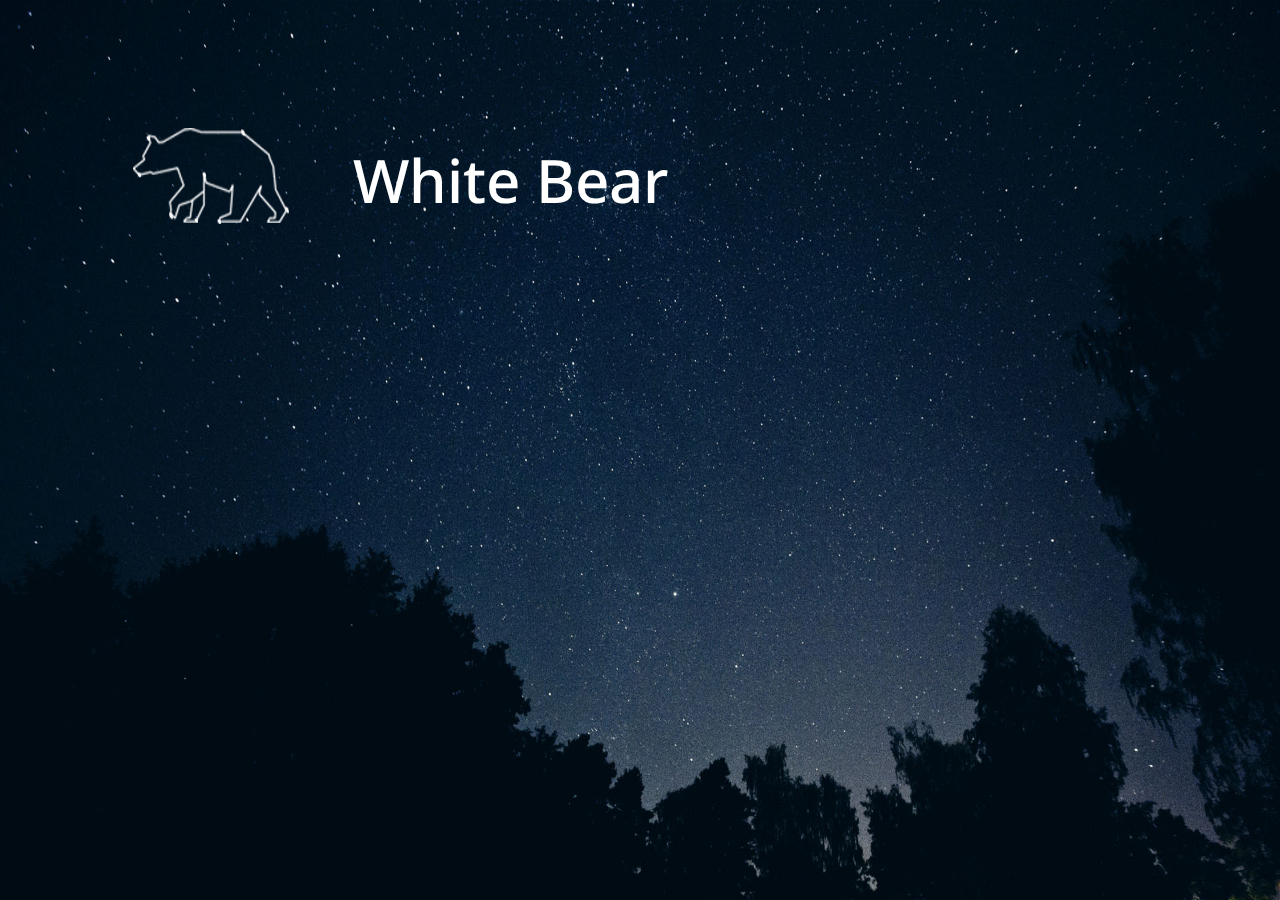
==== commit a36d35a6: "added logo and title" ====
--- a/index.html
+++ b/index.html
@@ -9,7 +9,12 @@
       <div class="container">
          <div class="row">
             <div class="col-12 mb-8 pt-9 ml-7">
-               <h1 class="d-line white-text">White Bear</h1>
+               <div class="d-flex justify-content-start;">
+                  <img src="/images/logo-landing.png" alt="white bear" />
+                  <div class="mt-4 ml-8">
+                     <h1 class="d-line text-white">White Bear</h1>
+                  </div>
+               </div>
             </div>
          </div>
       </div>
--- a/style/dist.css
+++ b/style/dist.css
@@ -3524,7 +3524,7 @@
 }
 
 .custom-checkbox .custom-control-label::before {
-  border-radius: 0.25rem;
+  border-radius: 4;
 }
 .custom-checkbox .custom-control-input:checked ~ .custom-control-label::after {
   background-image: url("data:image/svg+xml,%3csvg xmlns='http://www.w3.org/2000/svg' width='8' height='8' viewBox='0 0 8 8'%3e%3cpath fill='%23fff' d='M6.564.75l-3.59 3.612-1.538-1.55L0 4.26l2.974 2.99L8 2.193z'/%3e%3c/svg%3e");
@@ -11332,6 +11332,10 @@
     border-color: #dee2e6;
   }
 }
+.h1 {
+  color: #fff;
+}
+
 .background-image {
   background-image: url("/images/background-landing.jpg");
   background-repeat: no-repeat;
@@ -11413,4 +11417,14 @@
   border-color: #80818d;
 }
 
+.btn-danger {
+  border-width: 2px;
+  border-color: #a42443;
+}
+
+.custom-control-label::before,
+.custom-control-label::after {
+  background-color: #52535f;
+}
+
 /*# sourceMappingURL=dist.css.map */
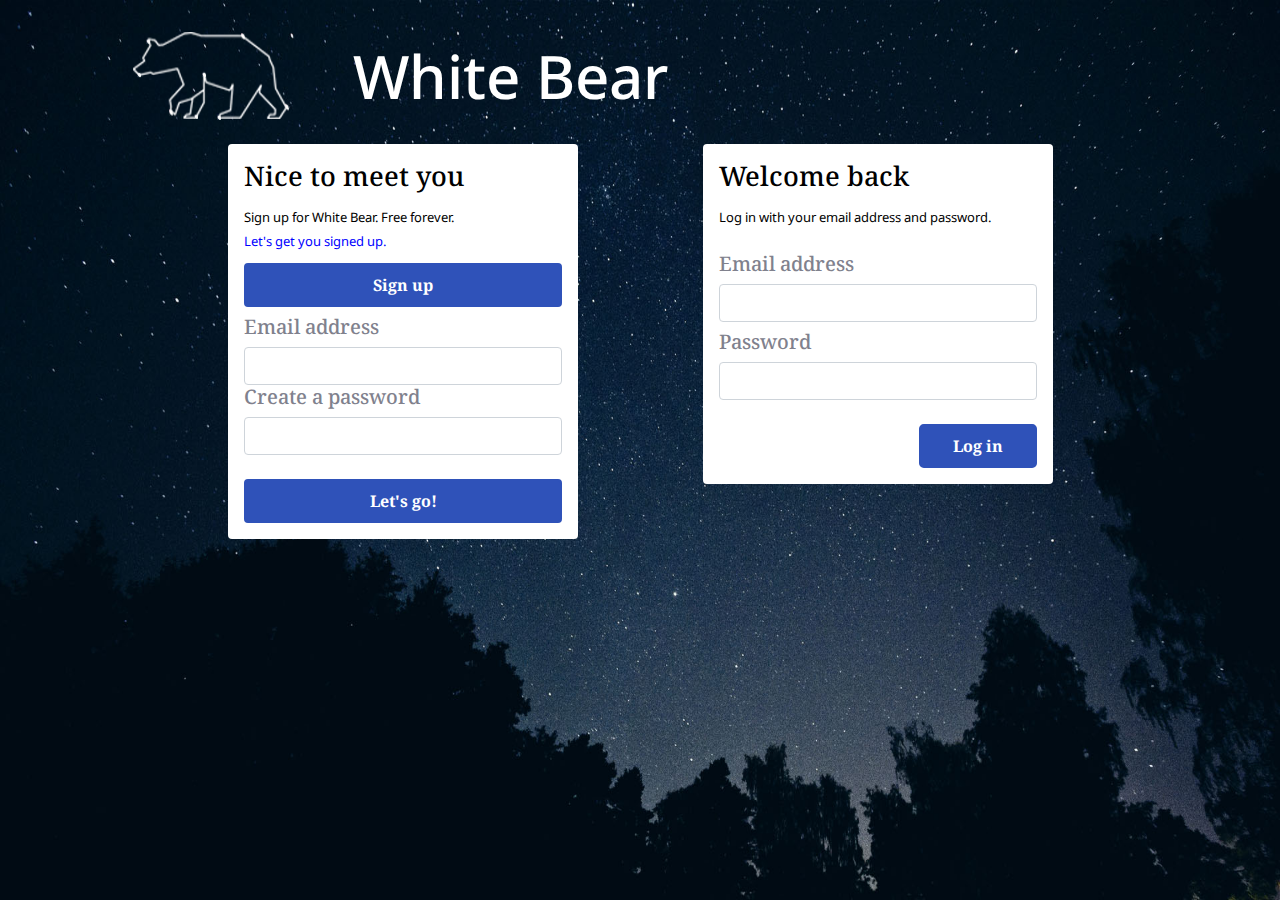
==== commit 1ec904d1: "added font color" ====
--- a/index.html
+++ b/index.html
@@ -8,11 +8,147 @@
    <body class="background-image">
       <div class="container">
          <div class="row">
-            <div class="col-12 mb-8 pt-9 ml-7">
+            <div class="col-12 mb-8 pt-6 ml-7">
                <div class="d-flex justify-content-start;">
                   <img src="/images/logo-landing.png" alt="white bear" />
-                  <div class="mt-4 ml-8">
+                  <div class="mt-2 ml-8">
                      <h1 class="d-line text-white">White Bear</h1>
+                  </div>
+               </div>
+               <div class="row mt-5">
+                  <div
+                     class="col-xl-4 offset-xl-1 mb-5 col-lg-5 offset-lg-1 col-md-5 offset-md-1 col-sm-6"
+                  >
+                     <div class="card">
+                        <div class="card-body">
+                           <h2 class="card-title">
+                              Nice to meet you
+                           </h2>
+                           <p style="font-size: 13px;" class="mb-1">
+                              Sign up for White Bear. Free forever.
+                           </p>
+                           <p
+                              style="color: blue; font-size: 13px;"
+                              class="mb-3"
+                              id="sign-up-text"
+                           >
+                              Let's get you signed up.
+                           </p>
+
+                           <button
+                              type="button"
+                              class="btn btn-success btn-block mt-3"
+                              id="sign-up"
+                           >
+                              Sign up
+                           </button>
+
+                           <div id="drop-assign">
+                              <h4 class="text-muted mt-2">Email address</h4>
+                              <input
+                                 class="form-control thick-border"
+                                 type="text"
+                                 required
+                                 id="email-identity"
+                              />
+                              <p
+                                 id="error-email"
+                                 class="mb-4 invalid-feedback"
+                                 style="display: none; font-size: 13px;"
+                              >
+                                 Please enter your email address.
+                              </p>
+                              <h4 class="text-muted">Create a password</h4>
+                              <input
+                                 class="form-control thick-border mb-1"
+                                 type="password"
+                                 required
+                                 id="password-required"
+                              />
+                              <p
+                                 id="password-required"
+                                 class="mb-4 invalid-feedback"
+                                 style="display: none; font-size: 13px;"
+                              >
+                                 Please enter your password.
+                              </p>
+                              <p
+                                 id="invalid-characters"
+                                 class="invalid-feedback"
+                                 style="display: none; font-size: 13px;"
+                              >
+                                 Your password must be at least 9 characters.
+                              </p>
+                              <a
+                                 href="#"
+                                 type="button"
+                                 class="mt-5 btn btn-success btn-block"
+                                 id="letsGo"
+                              >
+                                 Let's go!
+                              </a>
+                           </div>
+                        </div>
+                     </div>
+                  </div>
+                  <div class="col-xl-4 offset-xl-1 col-lg-5 col-md-5 col-sm-6">
+                     <div class="card">
+                        <div class="card-body">
+                           <h2 class="card-title">
+                              Welcome back
+                           </h2>
+                           <p style="font-size: 13px;" class="mb-5">
+                              Log in with your email address and password.
+                           </p>
+                           <form class="needs-validation">
+                              <h4 class="text-muted">Email address</h4>
+                              <input
+                                 class="form-control thick-border"
+                                 type="text"
+                                 id="welcome-back"
+                                 required
+                              />
+                              <p
+                                 id="warning-welcome"
+                                 class="mb-4 invalid-feedback"
+                                 style="display: none; font-size: 13px;"
+                              >
+                                 Please enter your email address.
+                              </p>
+                              <h4 class="text-muted mt-2">Password</h4>
+                              <input
+                                 class="form-control thick-border"
+                                 type="password"
+                                 id="welcome-password"
+                                 required
+                              />
+                              <p
+                                 id="warningWelcomePassword"
+                                 class="mb-4 invalid-feedback"
+                                 style="display: none; font-size: 13px;"
+                              >
+                                 Please enter your password.
+                              </p>
+                              <p
+                                 id="warningWelcomePasswordCharacters"
+                                 class="invalid-feedback"
+                                 style="display: none; font-size: 13px;"
+                              >
+                                 Your password must be at least 9 characters.
+                              </p>
+                              <div class="float-right">
+                                 <a
+                                    href="create-answer.html"
+                                    type="submit"
+                                    class="btn btn-success mt-5 btn-lg"
+                                    id="logIn"
+                                 >
+                                    Log in
+                                 </a>
+                              </div>
+                           </form>
+                        </div>
+                     </div>
                   </div>
                </div>
             </div>
--- a/style/dist.css
+++ b/style/dist.css
@@ -11332,8 +11332,15 @@
     border-color: #dee2e6;
   }
 }
-.h1 {
-  color: #fff;
+h2 {
+  color: black;
+}
+
+p {
+  font-size: 16px;
+  font-family: "Noto Sans", sans-serif, "Apple Color Emoji", "Segoe UI Emoji", "Segoe UI Symbol", "Noto Color Emoji";
+  text-align: none;
+  color: black;
 }
 
 .background-image {
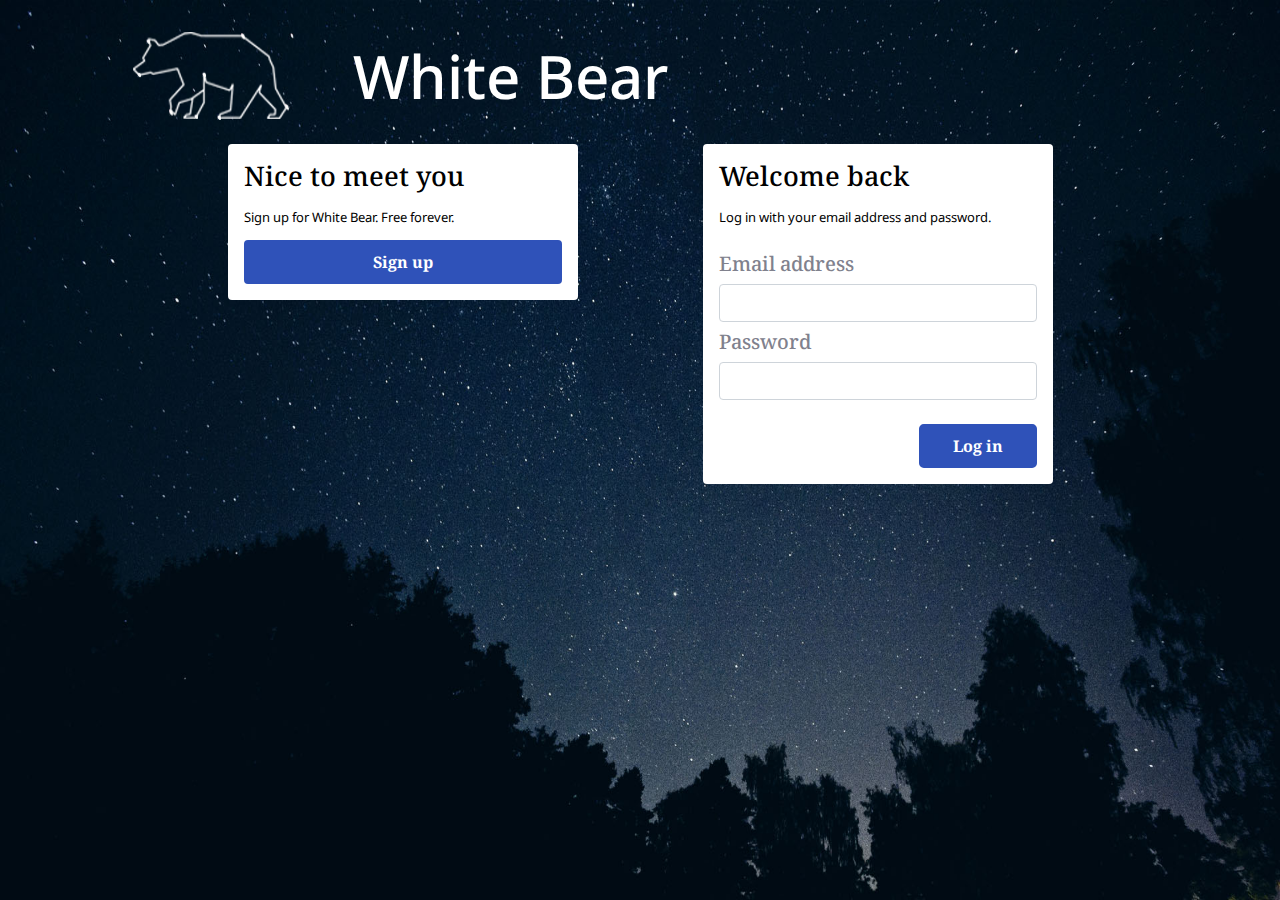
==== commit 153ef0a7: "added drop-assign" ====
--- a/index.html
+++ b/index.html
@@ -83,7 +83,7 @@
                                  href="#"
                                  type="button"
                                  class="mt-5 btn btn-success btn-block"
-                                 id="letsGo"
+                                 id="lets-go"
                               >
                                  Let's go!
                               </a>
@@ -123,14 +123,14 @@
                                  required
                               />
                               <p
-                                 id="warningWelcomePassword"
+                                 id="warning-welcome-password"
                                  class="mb-4 invalid-feedback"
                                  style="display: none; font-size: 13px;"
                               >
                                  Please enter your password.
                               </p>
                               <p
-                                 id="warningWelcomePasswordCharacters"
+                                 id="warning-welcome-password-characters"
                                  class="invalid-feedback"
                                  style="display: none; font-size: 13px;"
                               >
@@ -141,7 +141,7 @@
                                     href="create-answer.html"
                                     type="submit"
                                     class="btn btn-success mt-5 btn-lg"
-                                    id="logIn"
+                                    id="log-in"
                                  >
                                     Log in
                                  </a>
